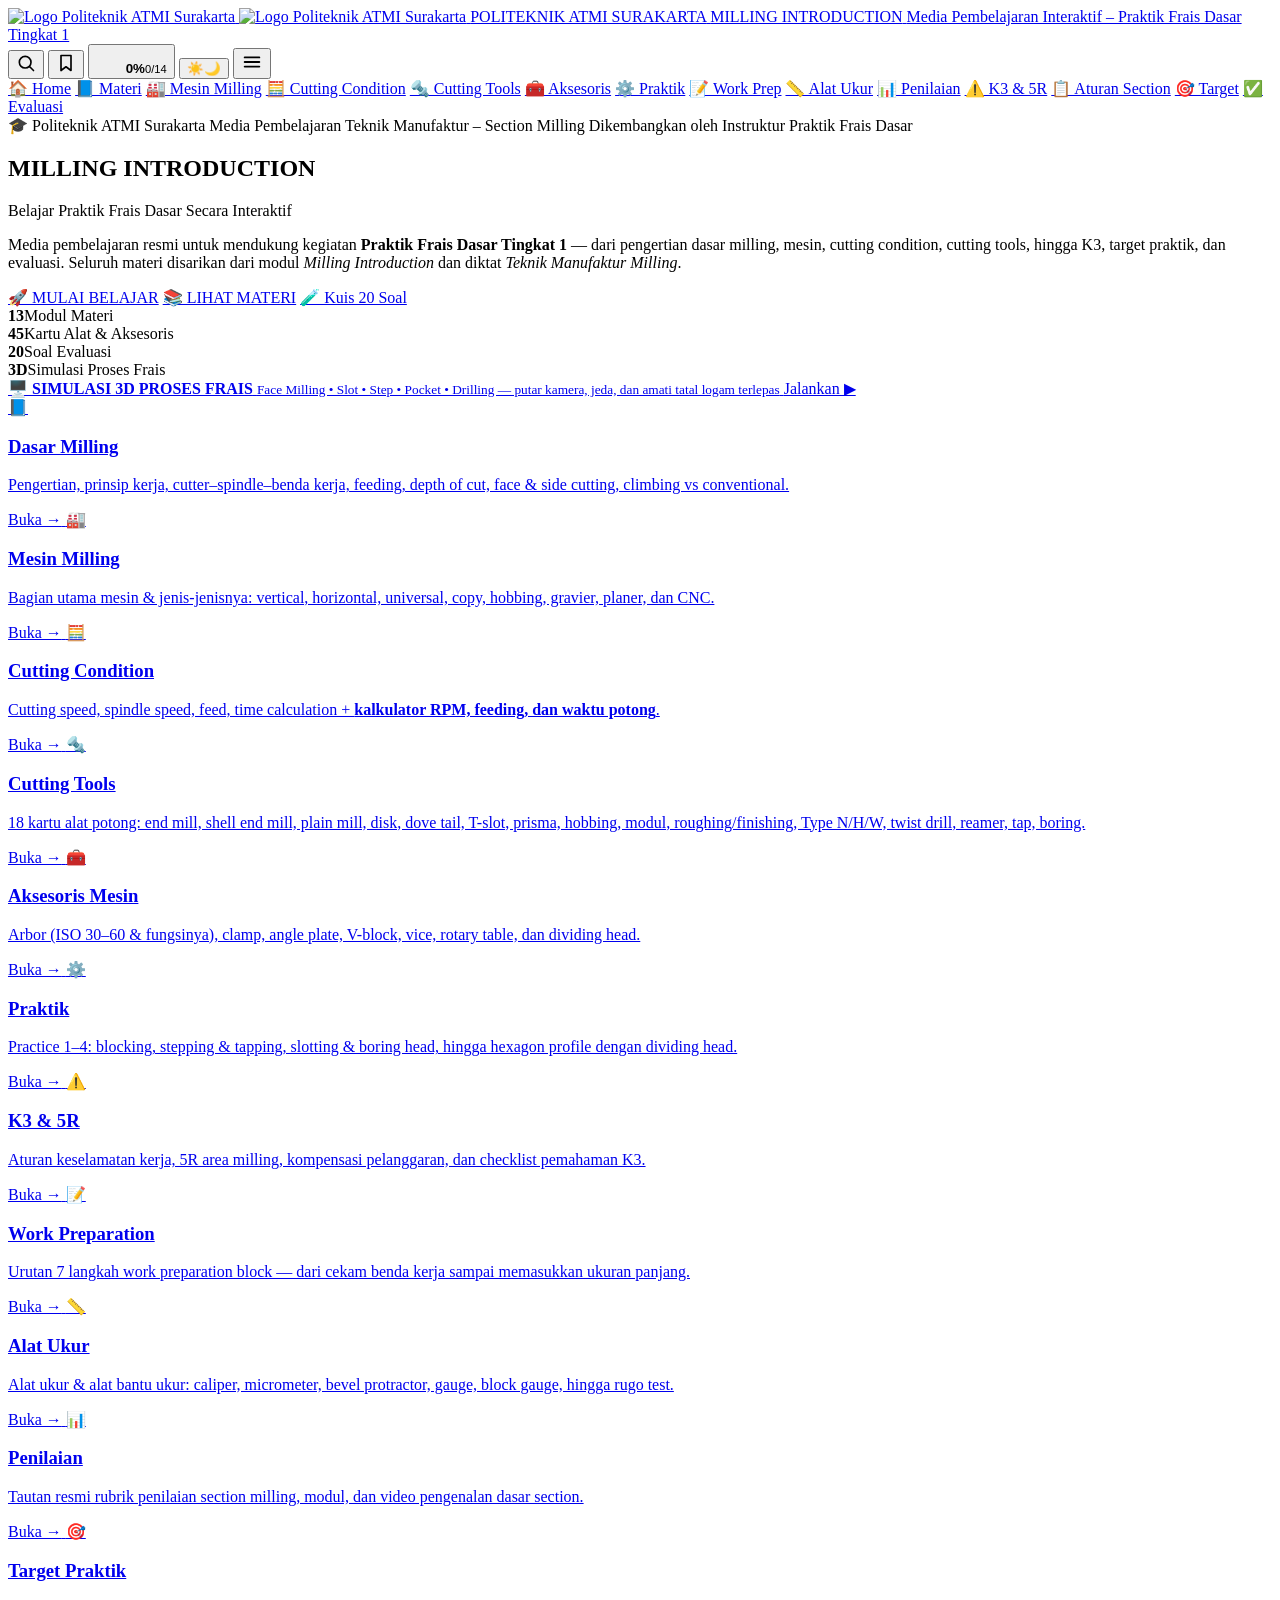
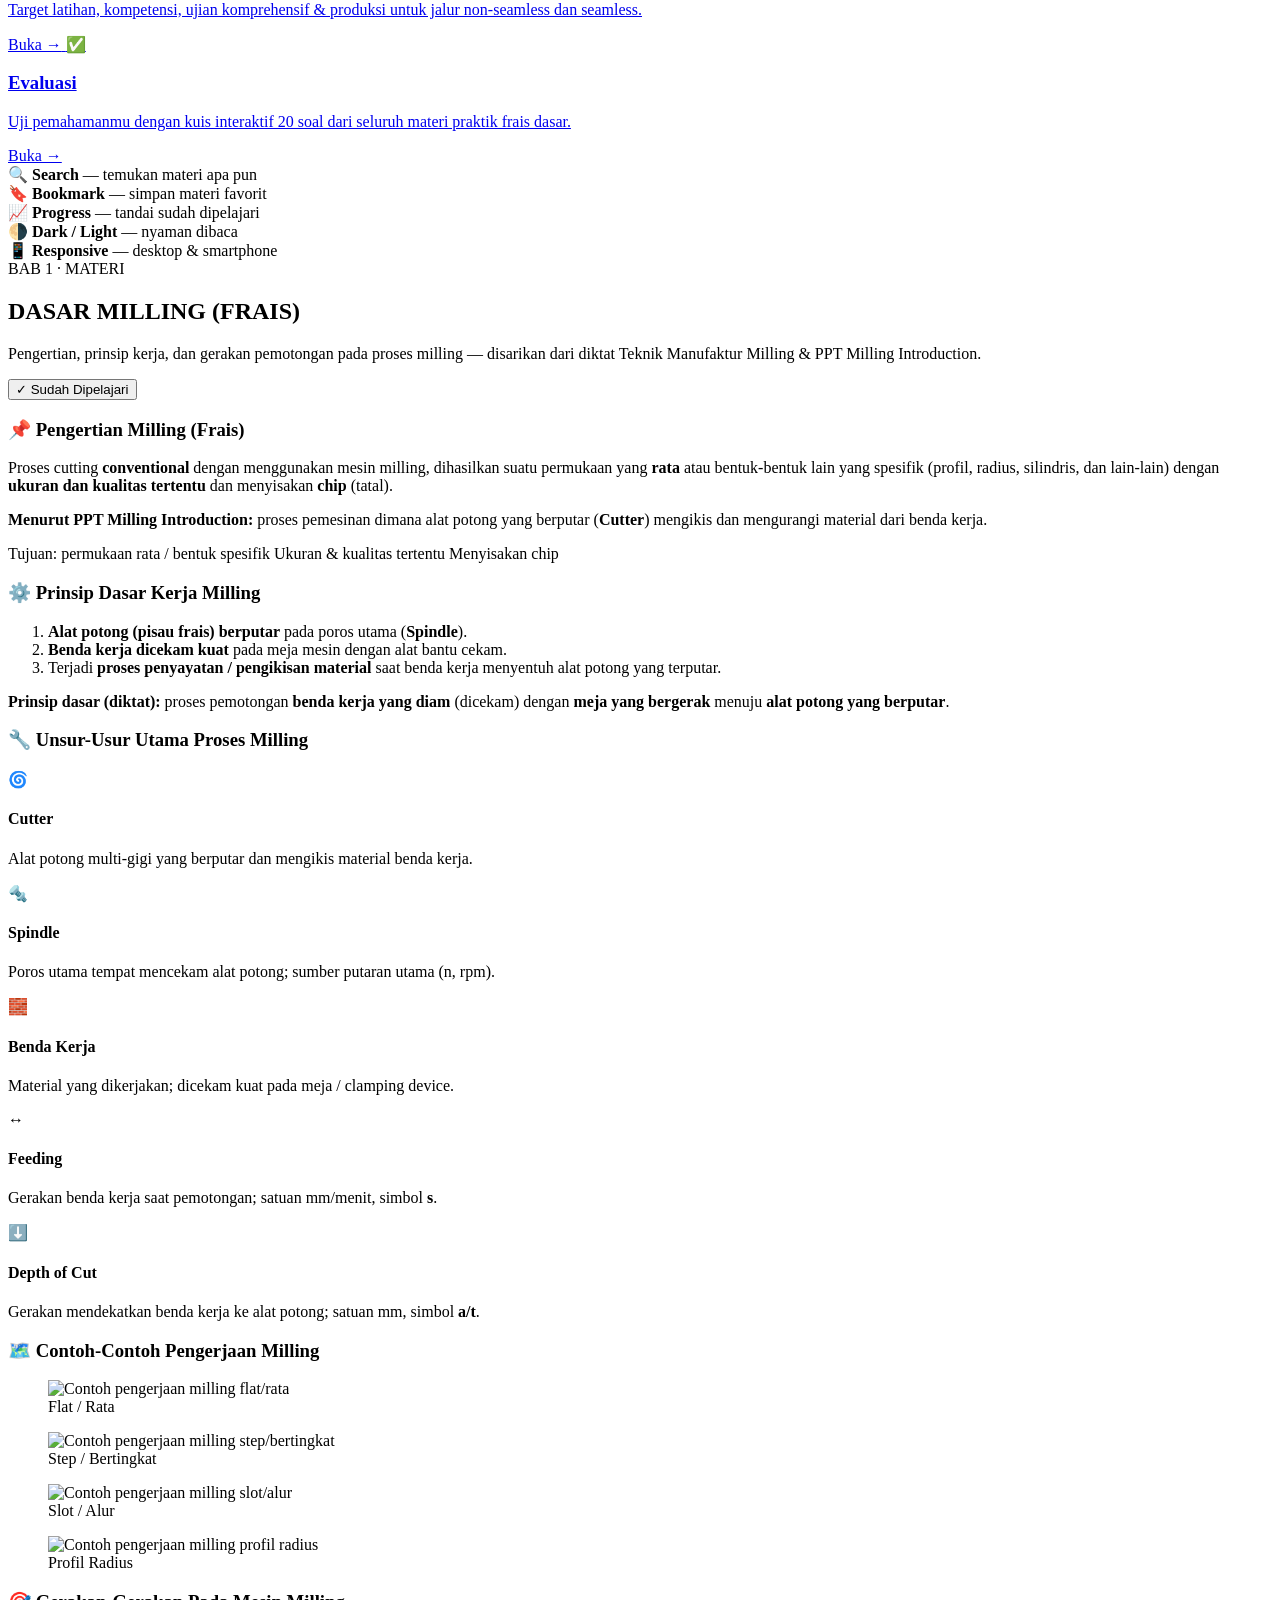
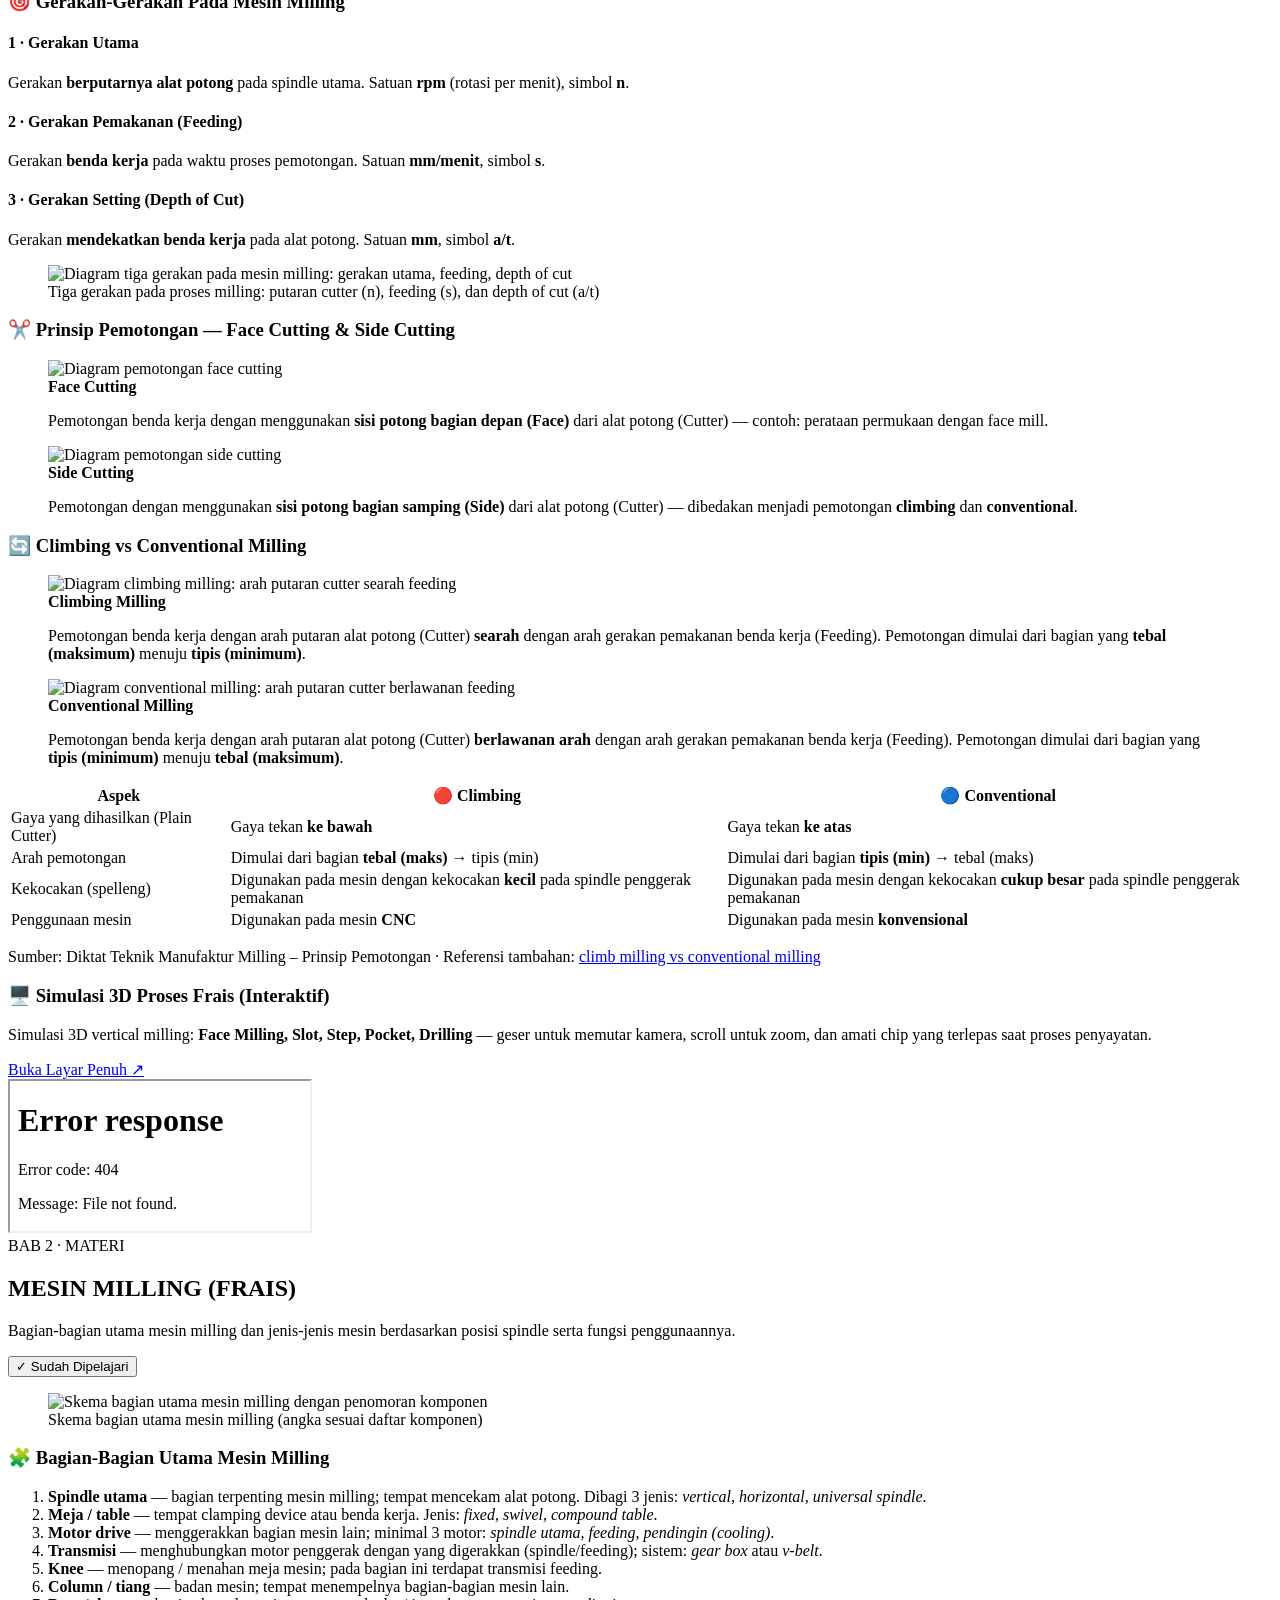
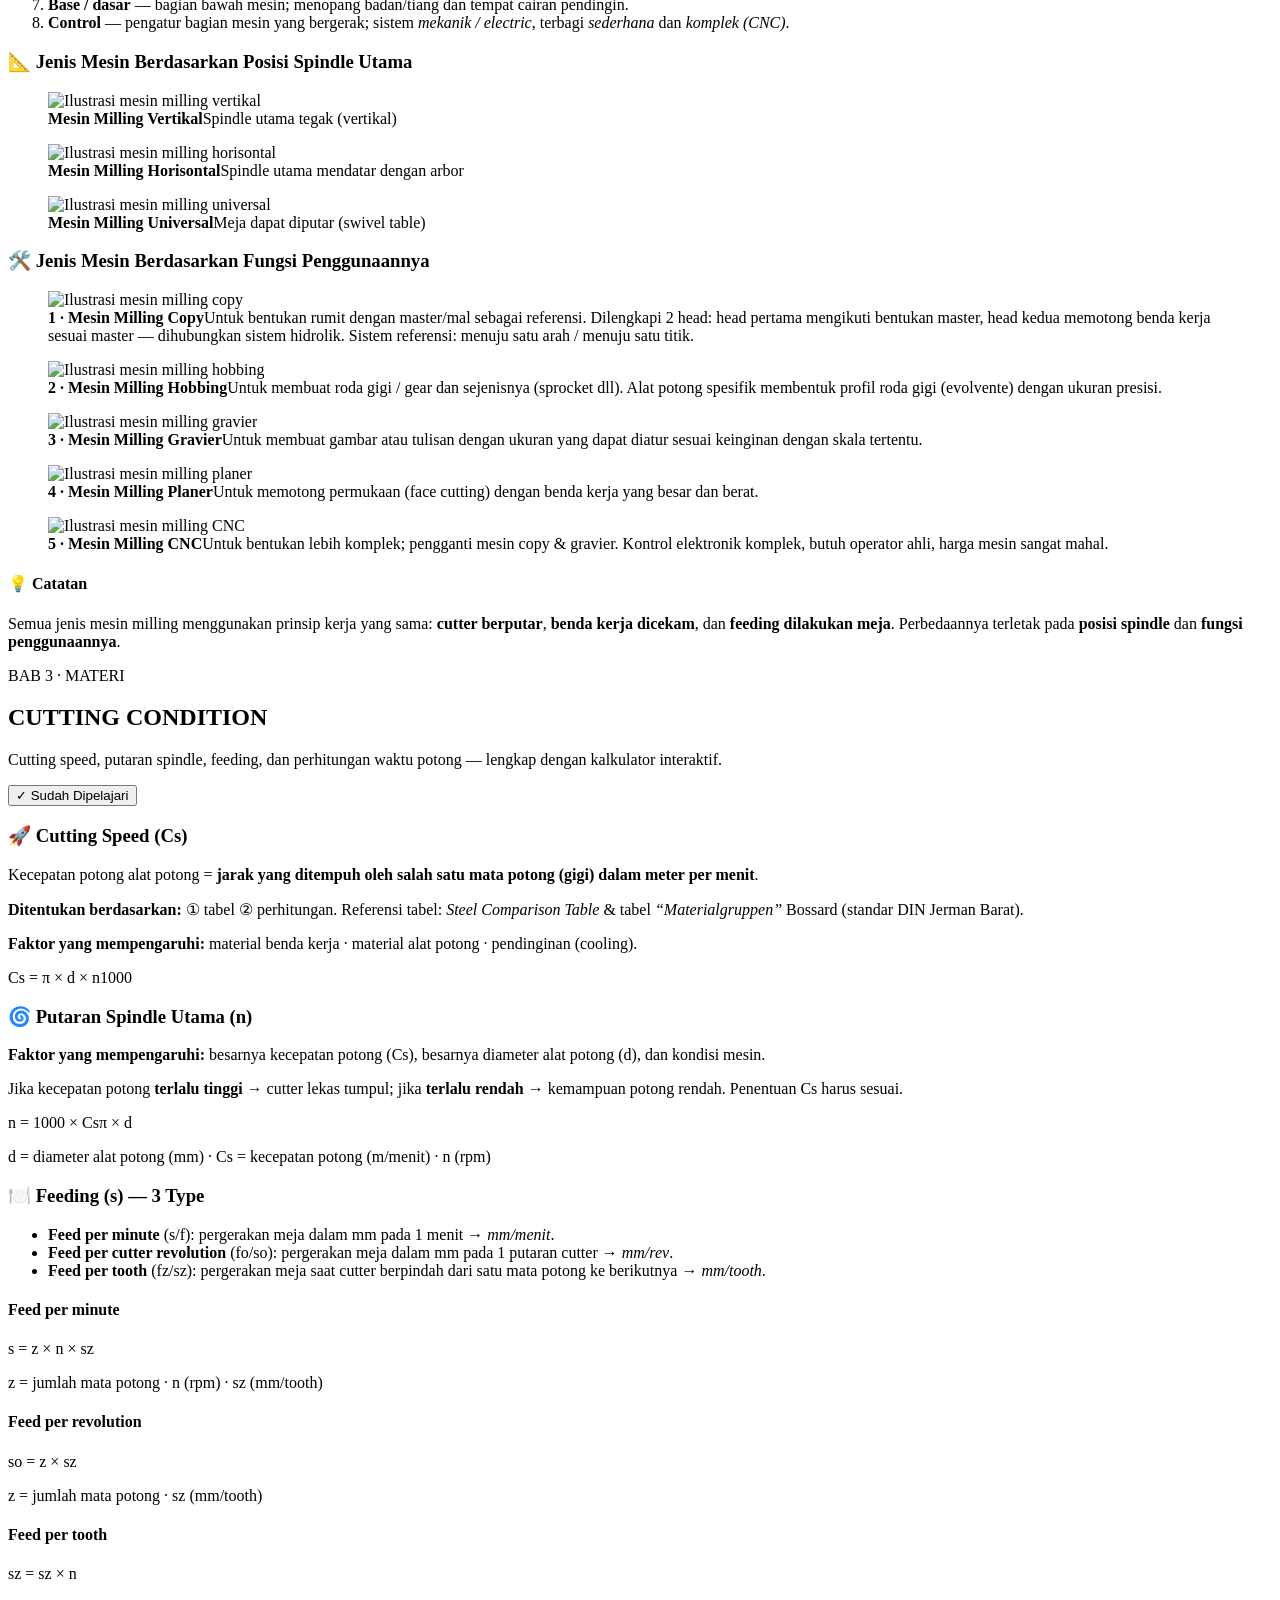
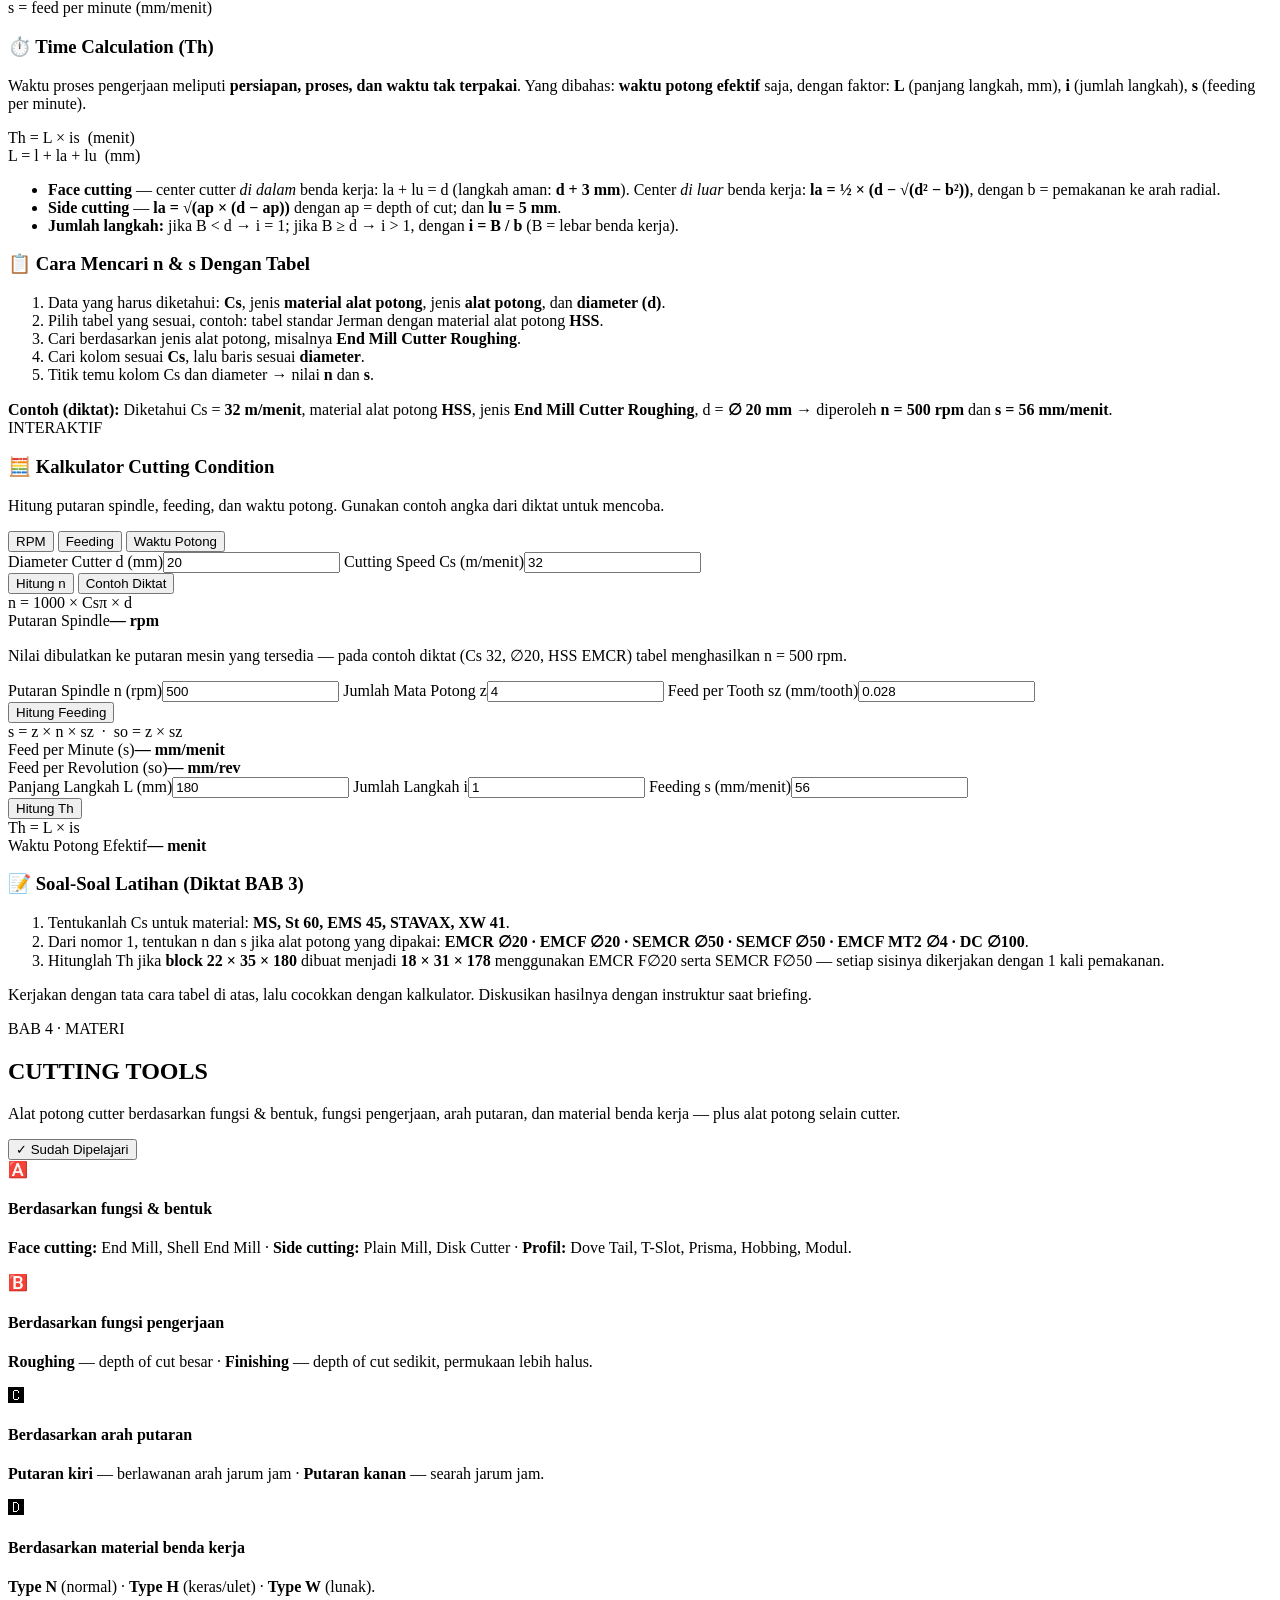
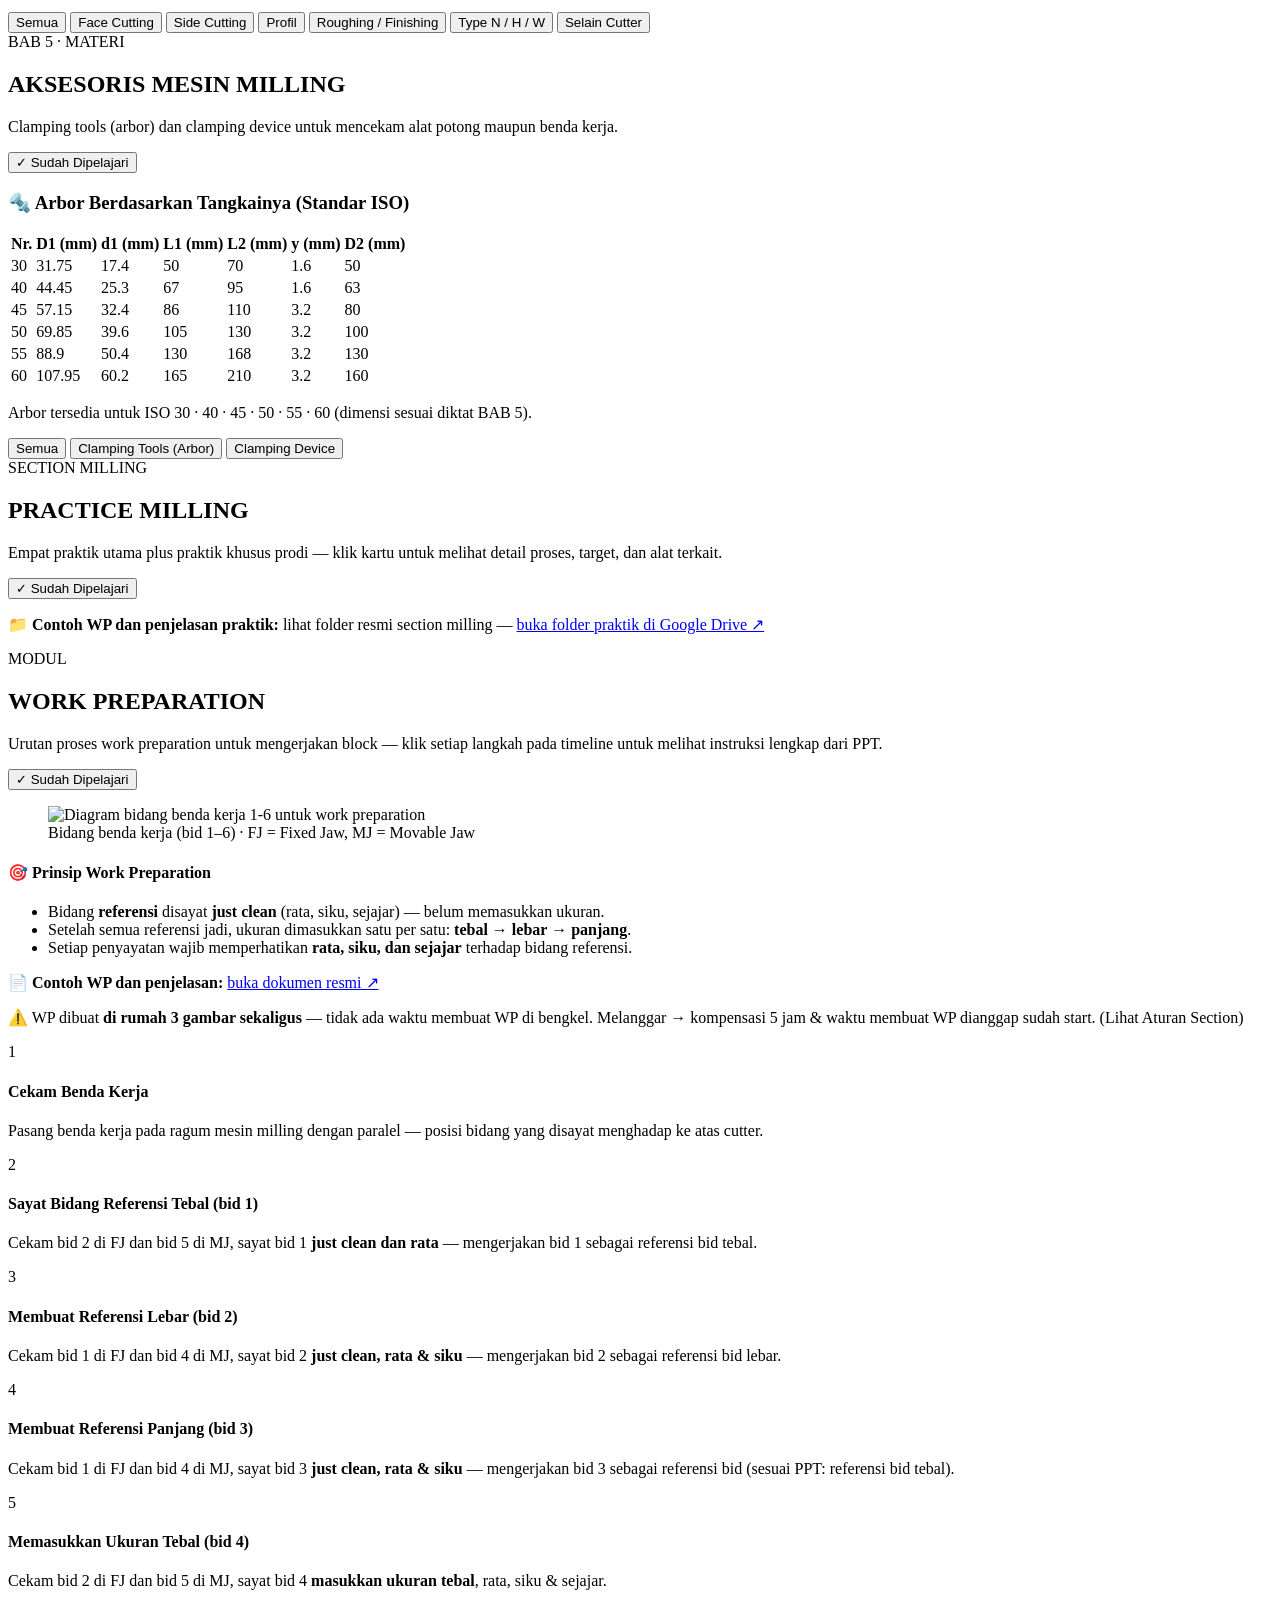
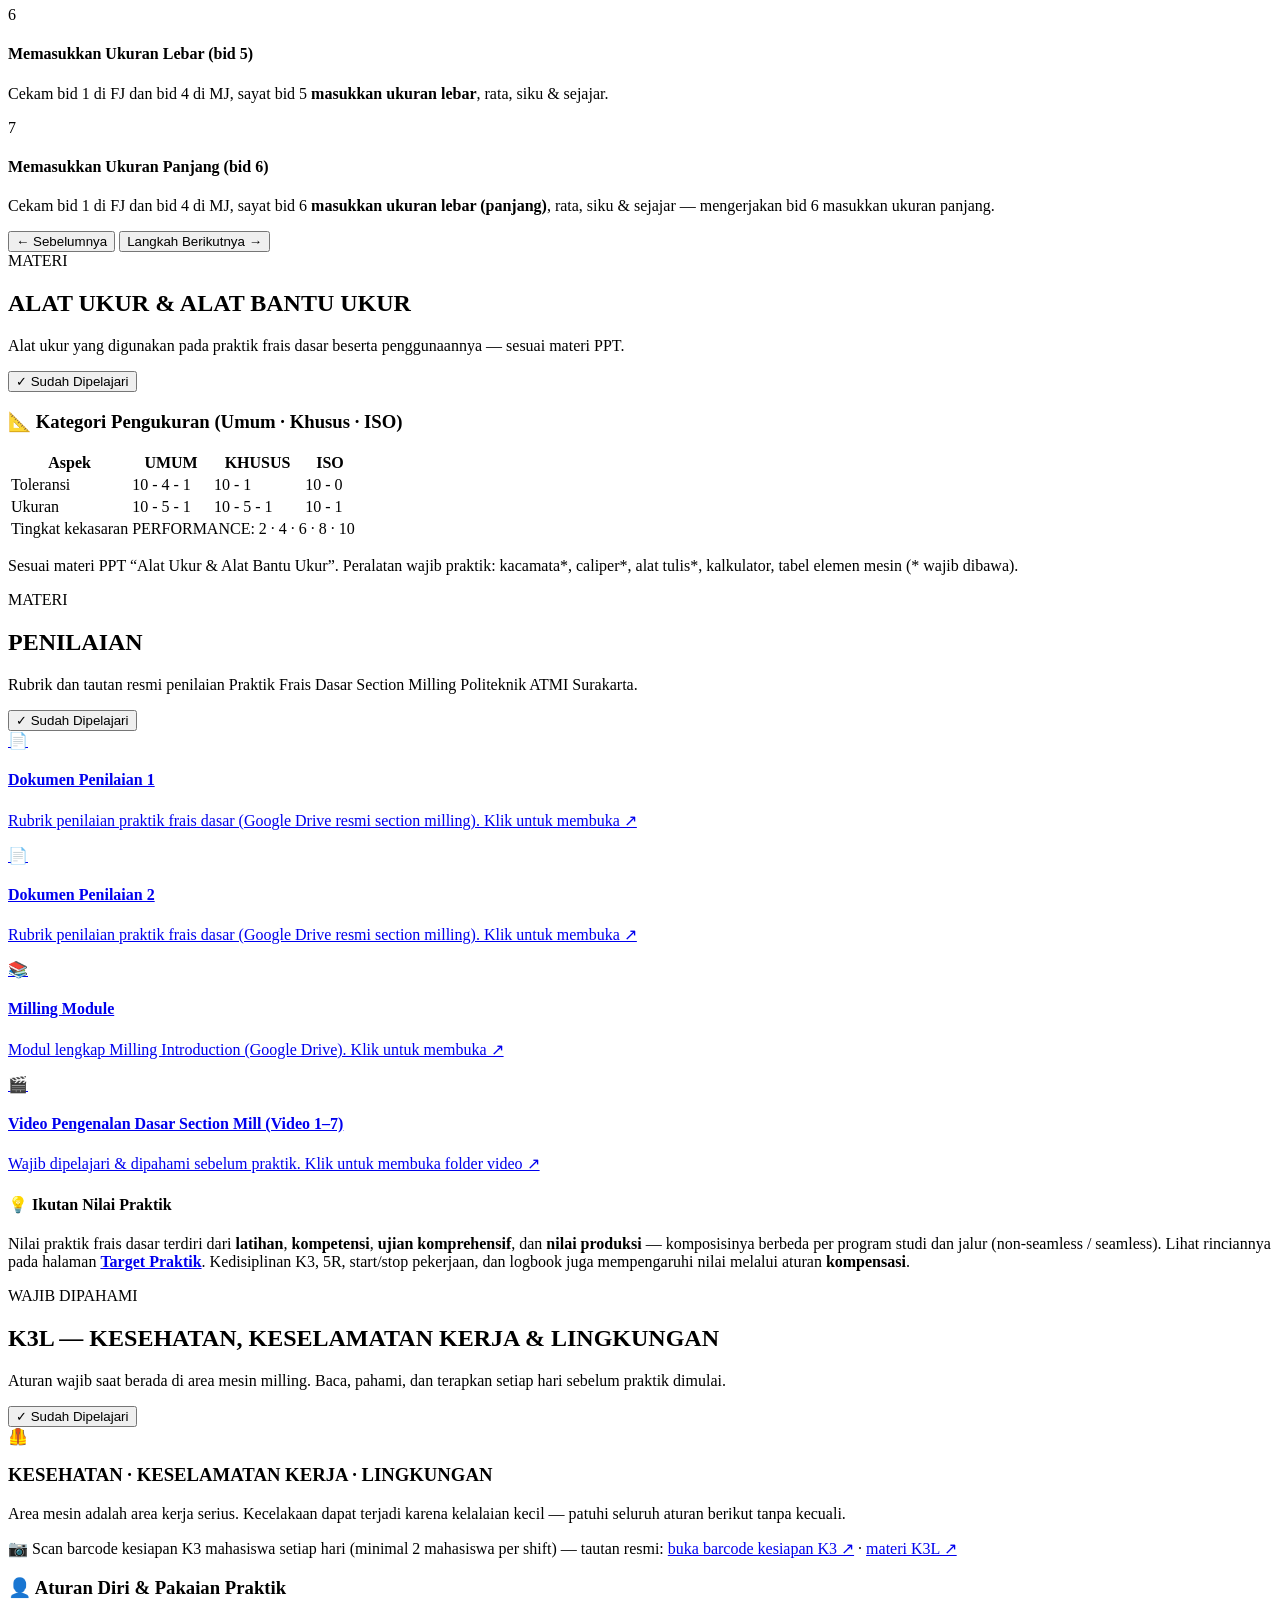
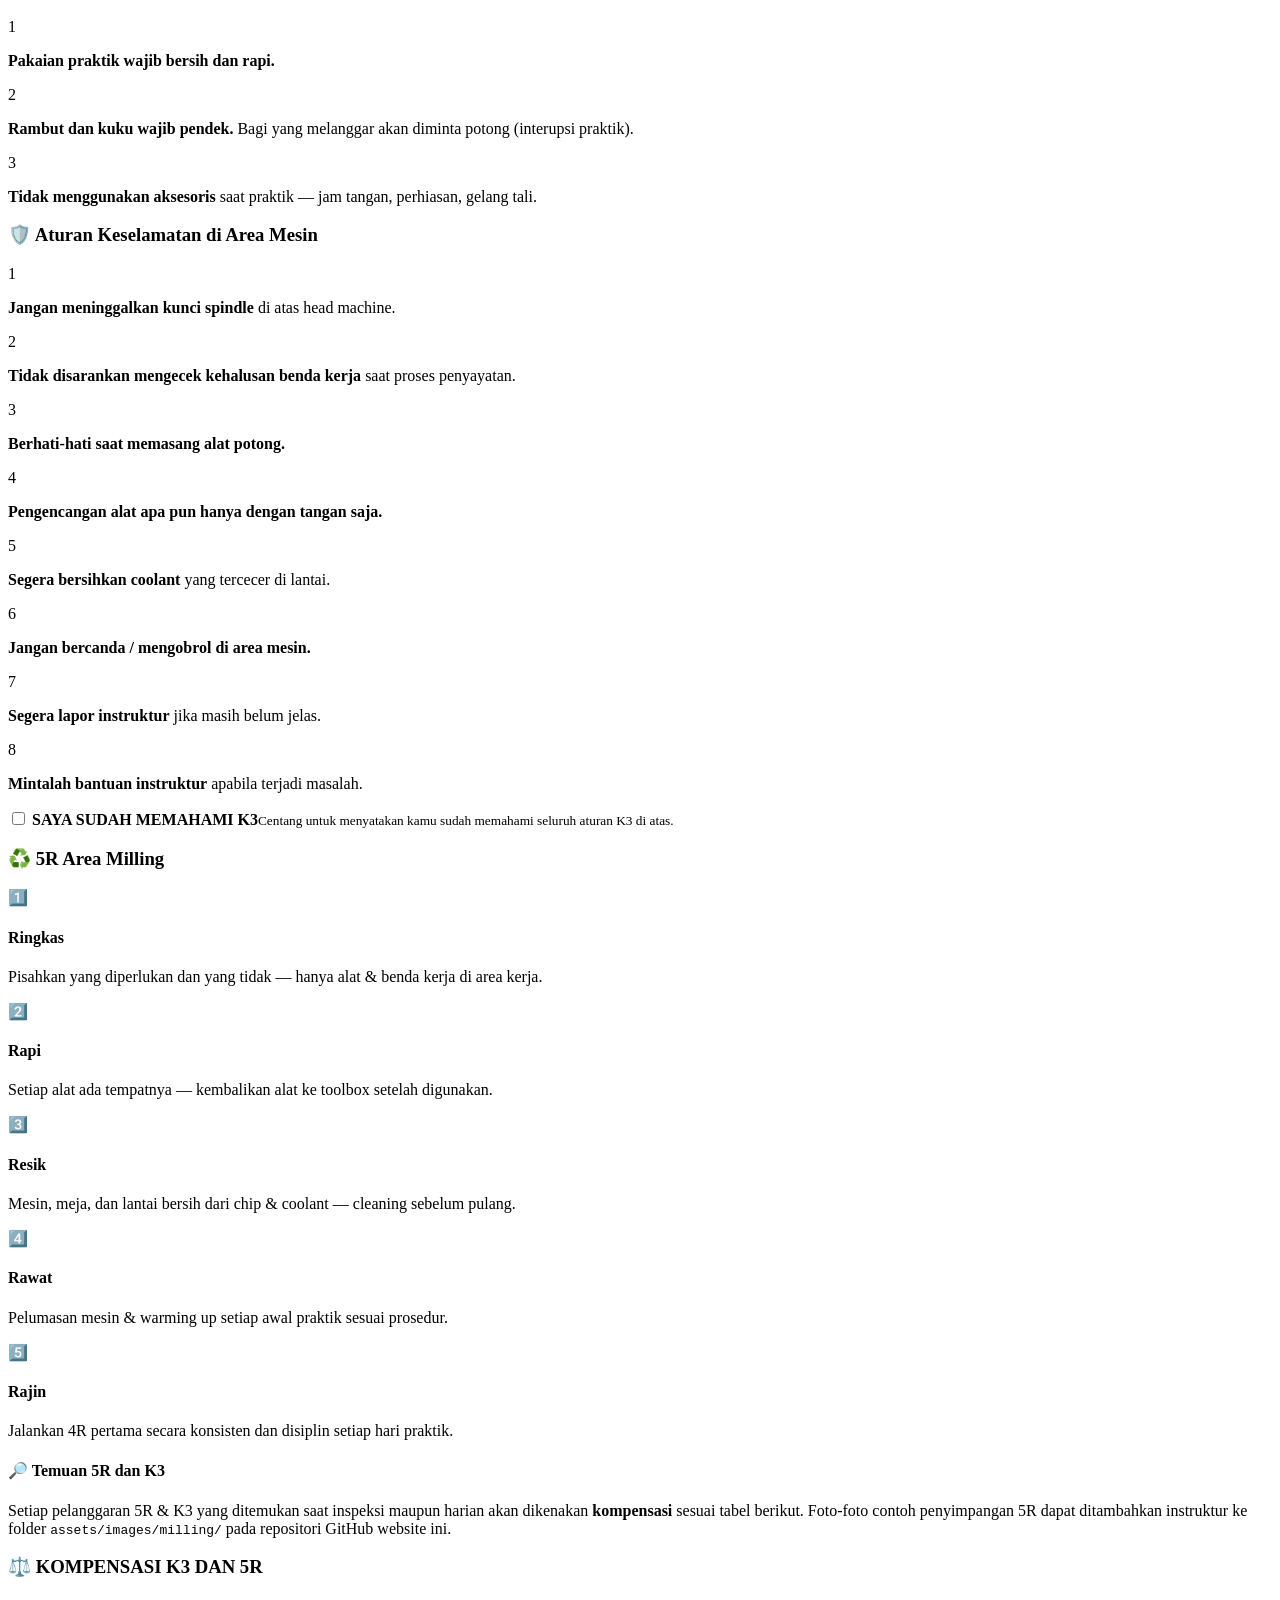
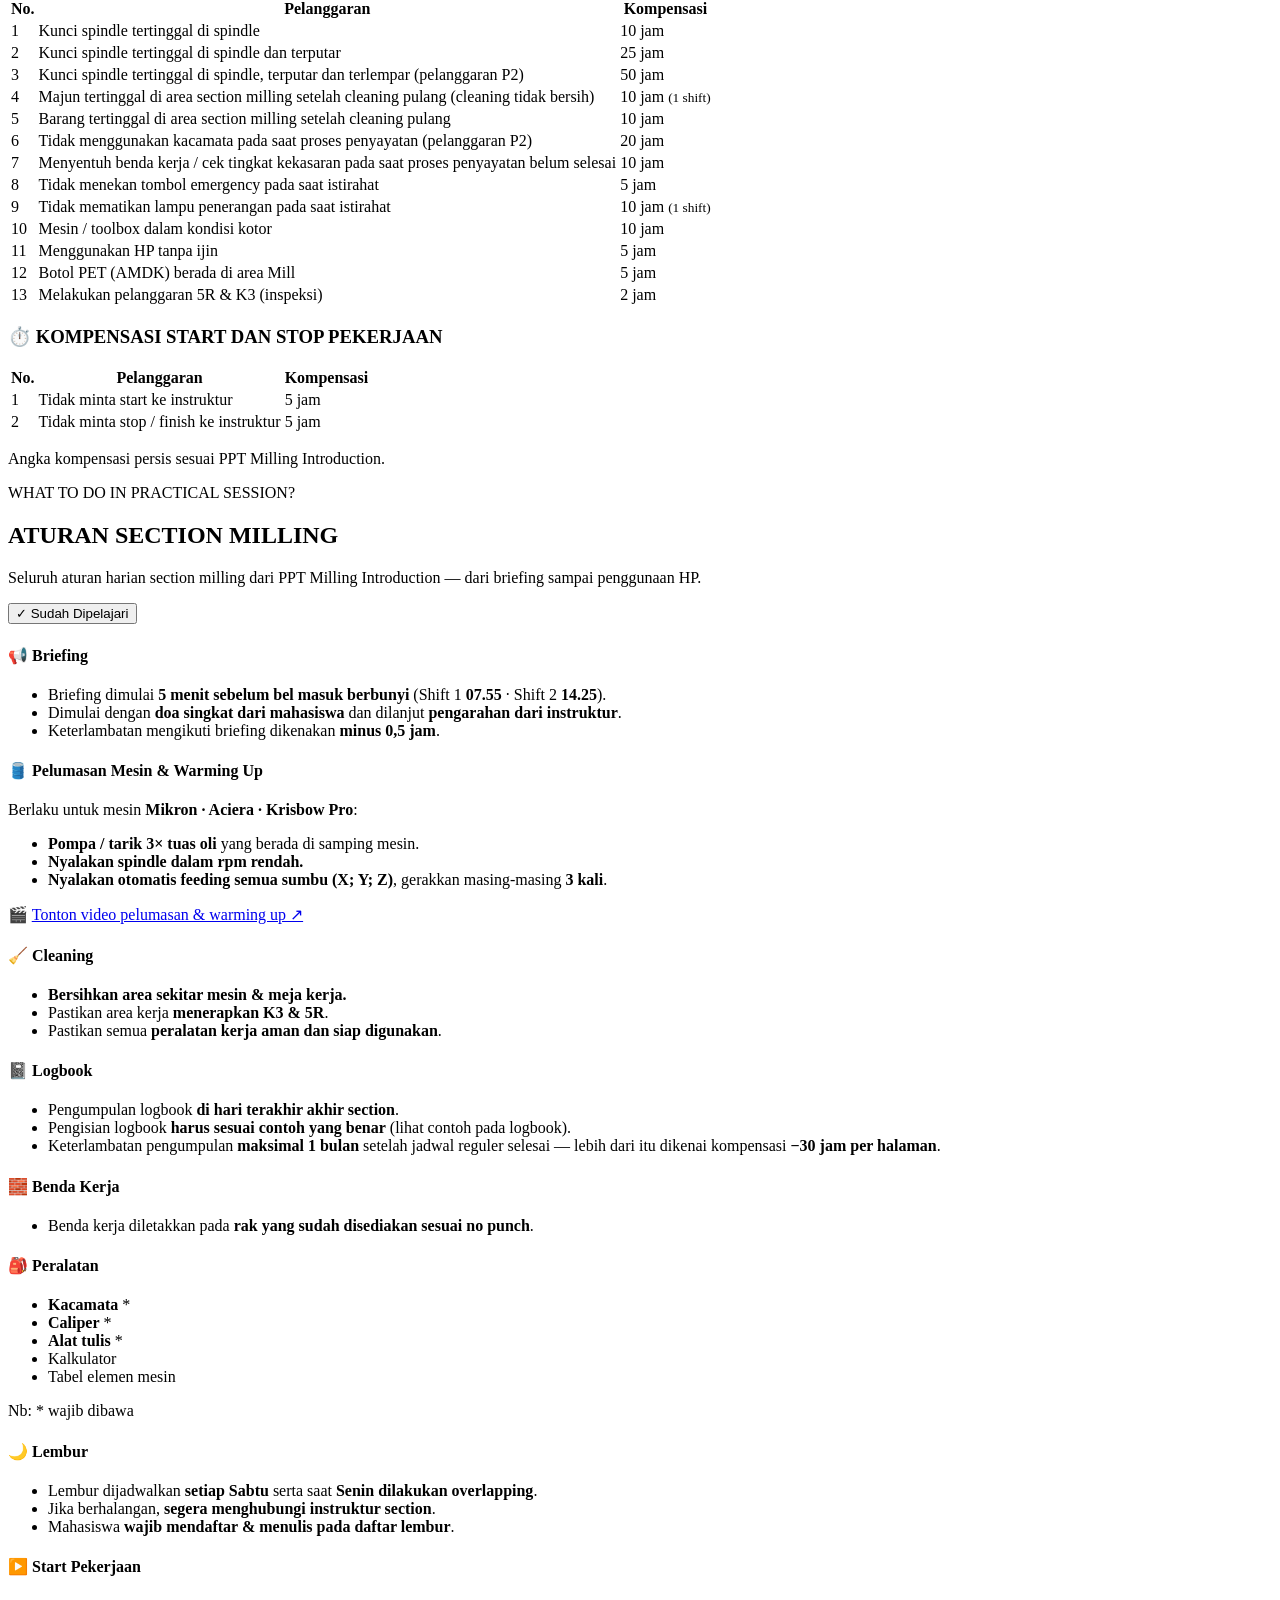
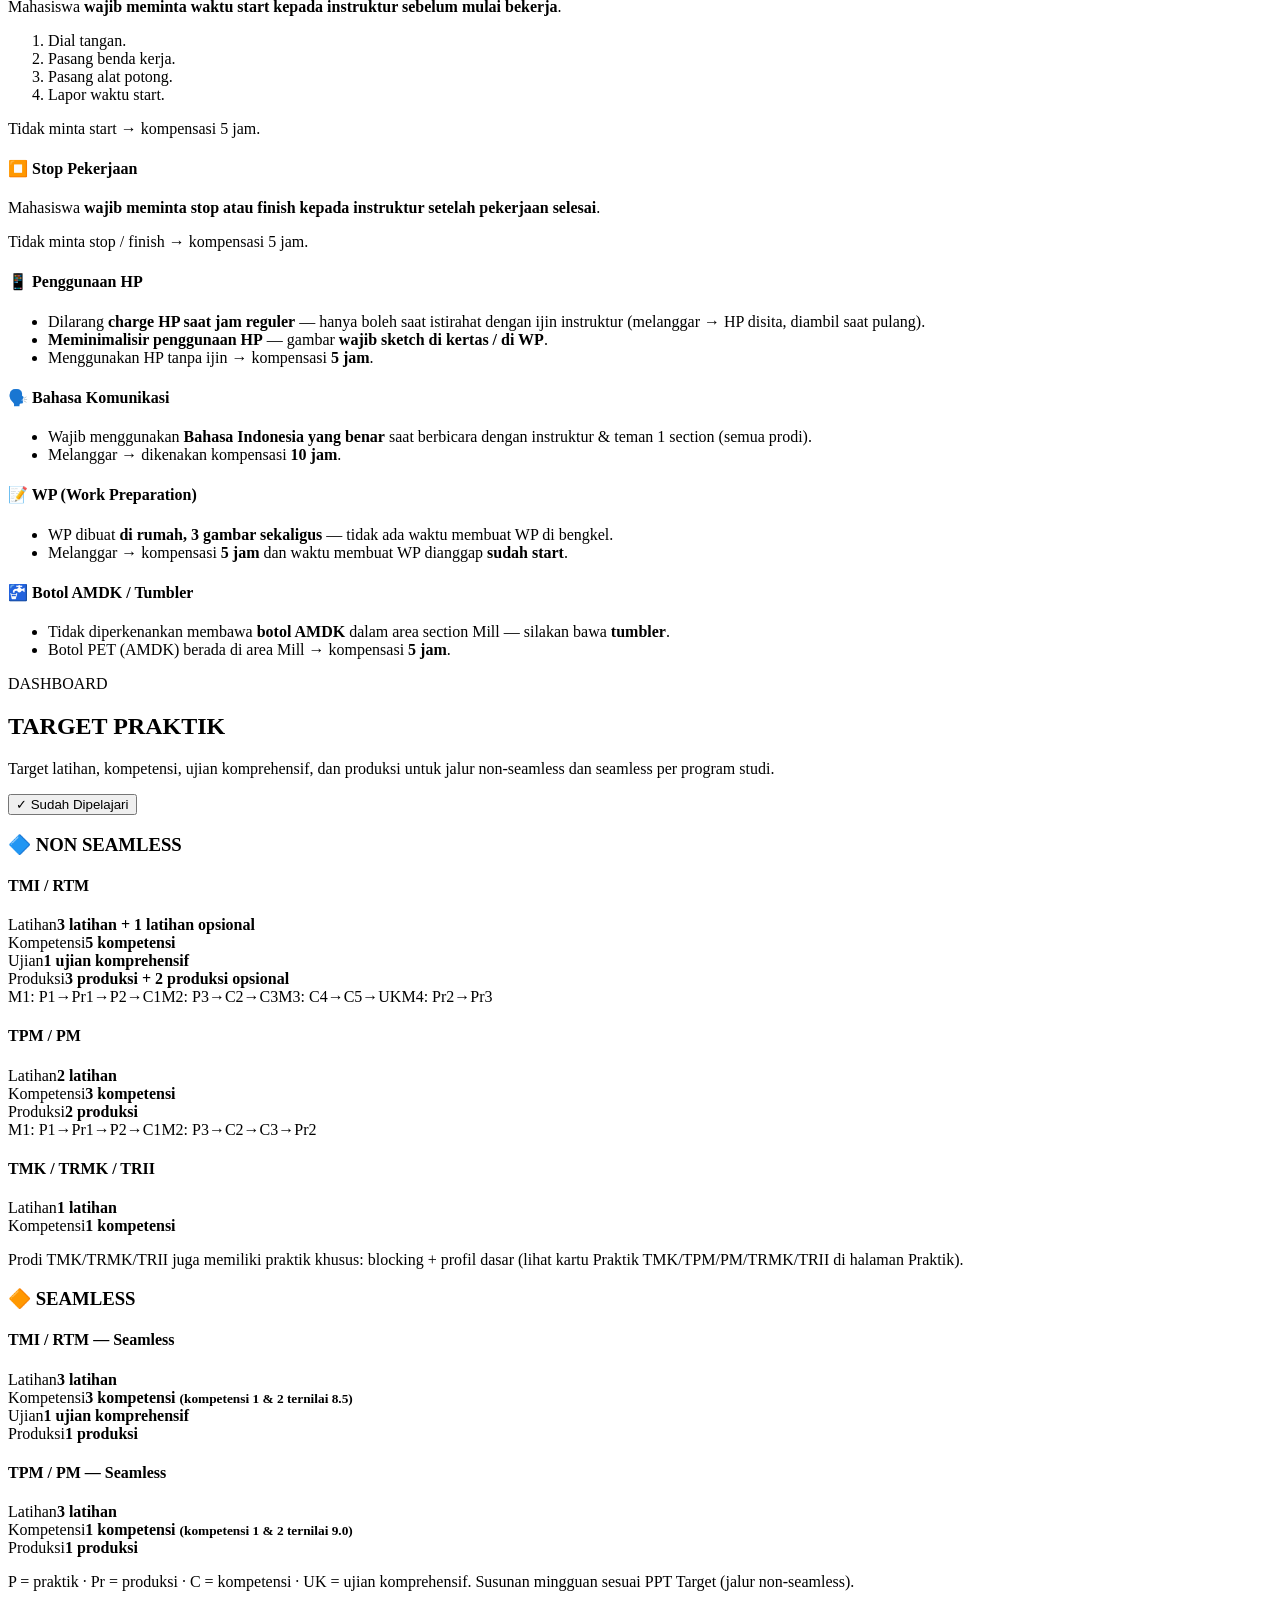
==== index.html @ 714d264e "Add files via upload" ====
<!DOCTYPE html>
<html lang="id" data-theme="light">
<head>
<meta charset="UTF-8">
<meta name="viewport" content="width=device-width, initial-scale=1.0">
<title>MILLING INTRODUCTION — Media Pembelajaran Interaktif Praktik Frais Dasar | Politeknik ATMI Surakarta</title>
<meta name="description" content="Media pembelajaran interaktif Praktik Frais Dasar (Milling) Politeknik ATMI Surakarta: materi dasar milling, mesin milling, cutting condition, cutting tools, aksesoris, praktik, work preparation, alat ukur, K3 & 5R, target, dan evaluasi.">
<meta name="author" content="Instruktur Section Milling – Politeknik ATMI Surakarta">
<link rel="icon" type="image/svg+xml" href="assets/images/icons/favicon.svg">
<link rel="preconnect" href="https://fonts.googleapis.com">
<link rel="preconnect" href="https://fonts.gstatic.com" crossorigin>
<link href="https://fonts.googleapis.com/css2?family=Rajdhani:wght@500;600;700&family=Inter:wght@400;500;600;700;800&family=JetBrains+Mono:wght@500;700&display=swap" rel="stylesheet">
<link rel="stylesheet" href="style.css">
</head>
<body>

<!-- ================= HEADER ================= -->
<header class="site-header" id="siteHeader">
  <div class="header-inner">
    <a href="#home" class="brand" data-goto="home" aria-label="Beranda Milling Introduction">
      <span class="brand-logo">
        <img src="assets/images/logo/logo-atmi-blue.png" alt="Logo Politeknik ATMI Surakarta" class="logo-img logo-light">
        <img src="assets/images/logo/logo-atmi-white.png" alt="Logo Politeknik ATMI Surakarta" class="logo-img logo-dark">
      </span>
      <span class="brand-text">
        <span class="brand-inst">POLITEKNIK ATMI SURAKARTA</span>
        <span class="brand-title">MILLING INTRODUCTION</span>
        <span class="brand-sub">Media Pembelajaran Interaktif – Praktik Frais Dasar Tingkat 1</span>
      </span>
    </a>
    <div class="header-actions">
      <button class="icon-btn" id="btnSearch" title="Cari materi (Ctrl+K)" aria-label="Cari materi">
        <svg viewBox="0 0 24 24" width="20" height="20" fill="none" stroke="currentColor" stroke-width="2" stroke-linecap="round"><circle cx="11" cy="11" r="7"/><line x1="21" y1="21" x2="16.5" y2="16.5"/></svg>
      </button>
      <button class="icon-btn" id="btnBookmark" title="Bookmark saya" aria-label="Bookmark saya">
        <svg viewBox="0 0 24 24" width="20" height="20" fill="none" stroke="currentColor" stroke-width="2" stroke-linejoin="round"><path d="M6 3h12v18l-6-4.5L6 21z"/></svg>
        <span class="bm-badge" id="bmCount" hidden>0</span>
      </button>
      <button class="progress-chip" id="progressChip" title="Progress belajar kamu" aria-label="Progress belajar">
        <svg viewBox="0 0 36 36" width="26" height="26" aria-hidden="true">
          <circle cx="18" cy="18" r="15" fill="none" stroke="var(--progress-track)" stroke-width="4"/>
          <circle cx="18" cy="18" r="15" fill="none" stroke="var(--progress-bar)" stroke-width="4"
                  stroke-linecap="round" stroke-dasharray="94.2" stroke-dashoffset="94.2"
                  transform="rotate(-90 18 18)" id="progressRing"/>
        </svg>
        <span class="progress-label"><b id="progressPct">0%</b><small id="progressCount">0/14</small></span>
      </button>
      <button class="icon-btn theme-toggle" id="btnTheme" title="Ganti mode terang/gelap" aria-label="Ganti mode terang/gelap">
        <span class="sun-icon">☀️</span><span class="moon-icon">🌙</span>
      </button>
      <button class="icon-btn menu-toggle" id="btnMenu" aria-label="Buka menu navigasi" aria-expanded="false">
        <svg viewBox="0 0 24 24" width="22" height="22" fill="none" stroke="currentColor" stroke-width="2" stroke-linecap="round"><line x1="4" y1="7" x2="20" y2="7"/><line x1="4" y1="12" x2="20" y2="12"/><line x1="4" y1="17" x2="20" y2="17"/></svg>
      </button>
    </div>
  </div>
  <!-- ================= TOP NAVIGATION (tanpa sidebar) ================= -->
  <nav class="topnav" id="topnav" aria-label="Navigasi utama">
    <div class="topnav-scroll" id="topnavScroll">
      <a href="#home" class="nav-link active" data-goto="home">🏠 Home</a>
      <a href="#materi" class="nav-link" data-goto="materi">📘 Materi</a>
      <a href="#mesin" class="nav-link" data-goto="mesin">🏭 Mesin Milling</a>
      <a href="#cutting-condition" class="nav-link" data-goto="cutting-condition">🧮 Cutting Condition</a>
      <a href="#cutting-tools" class="nav-link" data-goto="cutting-tools">🔩 Cutting Tools</a>
      <a href="#aksesori" class="nav-link" data-goto="aksesori">🧰 Aksesoris</a>
      <a href="#praktik" class="nav-link" data-goto="praktik">⚙️ Praktik</a>
      <a href="#work-preparation" class="nav-link" data-goto="work-preparation">📝 Work Prep</a>
      <a href="#alat-ukur" class="nav-link" data-goto="alat-ukur">📏 Alat Ukur</a>
      <a href="#penilaian" class="nav-link" data-goto="penilaian">📊 Penilaian</a>
      <a href="#k3" class="nav-link" data-goto="k3">⚠️ K3 &amp; 5R</a>
      <a href="#aturan" class="nav-link" data-goto="aturan">📋 Aturan Section</a>
      <a href="#target" class="nav-link" data-goto="target">🎯 Target</a>
      <a href="#evaluasi" class="nav-link" data-goto="evaluasi">✅ Evaluasi</a>
    </div>
  </nav>
</header>

<!-- Menu mobile (dropdown) -->
<div class="mobile-menu" id="mobileMenu" hidden>
  <a href="#home" data-goto="home">🏠 Home</a>
  <a href="#materi" data-goto="materi">📘 Materi – Dasar Milling</a>
  <a href="#mesin" data-goto="mesin">🏭 Mesin Milling</a>
  <a href="#cutting-condition" data-goto="cutting-condition">🧮 Cutting Condition</a>
  <a href="#cutting-tools" data-goto="cutting-tools">🔩 Cutting Tools</a>
  <a href="#aksesori" data-goto="aksesori">🧰 Aksesoris Mesin Milling</a>
  <a href="#praktik" data-goto="praktik">⚙️ Praktik Milling</a>
  <a href="#work-preparation" data-goto="work-preparation">📝 Work Preparation</a>
  <a href="#alat-ukur" data-goto="alat-ukur">📏 Alat Ukur</a>
  <a href="#penilaian" data-goto="penilaian">📊 Penilaian</a>
  <a href="#k3" data-goto="k3">⚠️ K3L &amp; 5R</a>
  <a href="#aturan" data-goto="aturan">📋 Aturan Section</a>
  <a href="#target" data-goto="target">🎯 Target Praktik</a>
  <a href="#evaluasi" data-goto="evaluasi">✅ Evaluasi (Kuis)</a>
</div>

<main id="main">

<!-- ================= HOME ================= -->
<section class="section active hero-section" id="home" data-title="Home">
  <div class="hero">
    <div class="hero-badges">
      <span class="badge badge-inst">🎓 Politeknik ATMI Surakarta</span>
      <span class="badge">Media Pembelajaran Teknik Manufaktur – Section Milling</span>
      <span class="badge badge-live">Dikembangkan oleh Instruktur Praktik Frais Dasar</span>
    </div>
    <h1 class="hero-title">MILLING <span>INTRODUCTION</span></h1>
    <p class="hero-sub">Belajar Praktik Frais Dasar Secara Interaktif</p>
    <p class="hero-desc">Media pembelajaran resmi untuk mendukung kegiatan <b>Praktik Frais Dasar Tingkat 1</b> — dari pengertian dasar milling, mesin, cutting condition, cutting tools, hingga K3, target praktik, dan evaluasi. Seluruh materi disarikan dari modul <i>Milling Introduction</i> dan diktat <i>Teknik Manufaktur Milling</i>.</p>
    <div class="hero-actions">
      <a class="btn btn-primary btn-lg" href="#materi" data-goto="materi">🚀 MULAI BELAJAR</a>
      <a class="btn btn-ghost btn-lg" href="#ringkasan" data-goto="home" data-scrollto="#ringkasan">📚 LIHAT MATERI</a>
      <a class="btn btn-outline btn-lg" href="#evaluasi" data-goto="evaluasi">🧪 Kuis 20 Soal</a>
    </div>
    <div class="hero-stats">
      <div class="stat"><b>13</b><span>Modul Materi</span></div>
      <div class="stat"><b>45</b><span>Kartu Alat &amp; Aksesoris</span></div>
      <div class="stat"><b>20</b><span>Soal Evaluasi</span></div>
      <div class="stat"><b>3D</b><span>Simulasi Proses Frais</span></div>
    </div>
  </div>

  <!-- Banner simulasi 3D -->
  <a class="sim-banner" href="#materi" data-goto="materi" data-scrollto="#simulasi3d">
    <span class="sim-banner-icon">🖥️</span>
    <span class="sim-banner-text">
      <b>SIMULASI 3D PROSES FRAIS</b>
      <small>Face Milling • Slot • Step • Pocket • Drilling — putar kamera, jeda, dan amati tatal logam terlepas</small>
    </span>
    <span class="sim-banner-cta">Jalankan ▶</span>
  </a>

  <!-- Ringkasan materi -->
  <div class="home-grid" id="ringkasan">
    <a class="home-card accent-blue" href="#materi" data-goto="materi">
      <span class="home-card-icon">📘</span>
      <h3>Dasar Milling</h3>
      <p>Pengertian, prinsip kerja, cutter–spindle–benda kerja, feeding, depth of cut, face &amp; side cutting, climbing vs conventional.</p>
      <span class="home-card-go">Buka →</span>
    </a>
    <a class="home-card accent-steel" href="#mesin" data-goto="mesin">
      <span class="home-card-icon">🏭</span>
      <h3>Mesin Milling</h3>
      <p>Bagian utama mesin &amp; jenis-jenisnya: vertical, horizontal, universal, copy, hobbing, gravier, planer, dan CNC.</p>
      <span class="home-card-go">Buka →</span>
    </a>
    <a class="home-card accent-amber" href="#cutting-condition" data-goto="cutting-condition">
      <span class="home-card-icon">🧮</span>
      <h3>Cutting Condition</h3>
      <p>Cutting speed, spindle speed, feed, time calculation + <b>kalkulator RPM, feeding, dan waktu potong</b>.</p>
      <span class="home-card-go">Buka →</span>
    </a>
    <a class="home-card accent-violet" href="#cutting-tools" data-goto="cutting-tools">
      <span class="home-card-icon">🔩</span>
      <h3>Cutting Tools</h3>
      <p>18 kartu alat potong: end mill, shell end mill, plain mill, disk, dove tail, T-slot, prisma, hobbing, modul, roughing/finishing, Type N/H/W, twist drill, reamer, tap, boring.</p>
      <span class="home-card-go">Buka →</span>
    </a>
    <a class="home-card accent-teal" href="#aksesori" data-goto="aksesori">
      <span class="home-card-icon">🧰</span>
      <h3>Aksesoris Mesin</h3>
      <p>Arbor (ISO 30–60 &amp; fungsinya), clamp, angle plate, V-block, vice, rotary table, dan dividing head.</p>
      <span class="home-card-go">Buka →</span>
    </a>
    <a class="home-card accent-green" href="#praktik" data-goto="praktik">
      <span class="home-card-icon">⚙️</span>
      <h3>Praktik</h3>
      <p>Practice 1–4: blocking, stepping &amp; tapping, slotting &amp; boring head, hingga hexagon profile dengan dividing head.</p>
      <span class="home-card-go">Buka →</span>
    </a>
    <a class="home-card accent-red" href="#k3" data-goto="k3">
      <span class="home-card-icon">⚠️</span>
      <h3>K3 &amp; 5R</h3>
      <p>Aturan keselamatan kerja, 5R area milling, kompensasi pelanggaran, dan checklist pemahaman K3.</p>
      <span class="home-card-go">Buka →</span>
    </a>
    <a class="home-card accent-steel" href="#work-preparation" data-goto="work-preparation">
      <span class="home-card-icon">📝</span>
      <h3>Work Preparation</h3>
      <p>Urutan 7 langkah work preparation block — dari cekam benda kerja sampai memasukkan ukuran panjang.</p>
      <span class="home-card-go">Buka →</span>
    </a>
    <a class="home-card accent-blue" href="#alat-ukur" data-goto="alat-ukur">
      <span class="home-card-icon">📏</span>
      <h3>Alat Ukur</h3>
      <p>Alat ukur &amp; alat bantu ukur: caliper, micrometer, bevel protractor, gauge, block gauge, hingga rugo test.</p>
      <span class="home-card-go">Buka →</span>
    </a>
    <a class="home-card accent-violet" href="#penilaian" data-goto="penilaian">
      <span class="home-card-icon">📊</span>
      <h3>Penilaian</h3>
      <p>Tautan resmi rubrik penilaian section milling, modul, dan video pengenalan dasar section.</p>
      <span class="home-card-go">Buka →</span>
    </a>
    <a class="home-card accent-amber" href="#target" data-goto="target">
      <span class="home-card-icon">🎯</span>
      <h3>Target Praktik</h3>
      <p>Target latihan, kompetensi, ujian komprehensif &amp; produksi untuk jalur non-seamless dan seamless.</p>
      <span class="home-card-go">Buka →</span>
    </a>
    <a class="home-card accent-green" href="#evaluasi" data-goto="evaluasi">
      <span class="home-card-icon">✅</span>
      <h3>Evaluasi</h3>
      <p>Uji pemahamanmu dengan kuis interaktif 20 soal dari seluruh materi praktik frais dasar.</p>
      <span class="home-card-go">Buka →</span>
    </a>
  </div>

  <div class="feature-strip">
    <div class="feature">🔍 <b>Search</b> — temukan materi apa pun</div>
    <div class="feature">🔖 <b>Bookmark</b> — simpan materi favorit</div>
    <div class="feature">📈 <b>Progress</b> — tandai sudah dipelajari</div>
    <div class="feature">🌗 <b>Dark / Light</b> — nyaman dibaca</div>
    <div class="feature">📱 <b>Responsive</b> — desktop &amp; smartphone</div>
  </div>
</section>

<!-- ================= MATERI (BAB 1 DASAR MILLING) ================= -->
<section class="section pattern-grid" id="materi" data-title="Materi – Dasar Milling">
  <div class="section-head">
    <div>
      <span class="section-kicker">BAB 1 · MATERI</span>
      <h2>DASAR MILLING (FRAIS)</h2>
      <p>Pengertian, prinsip kerja, dan gerakan pemotongan pada proses milling — disarikan dari diktat Teknik Manufaktur Milling &amp; PPT Milling Introduction.</p>
    </div>
    <button class="btn btn-learned" data-learned="materi">✓ Sudah Dipelajari</button>
  </div>

  <div class="grid g-2">
    <article class="card pad searchable">
      <h3 class="card-title">📌 Pengertian Milling (Frais)</h3>
      <p>Proses cutting <b>conventional</b> dengan menggunakan mesin milling, dihasilkan suatu permukaan yang <b>rata</b> atau bentuk-bentuk lain yang spesifik (profil, radius, silindris, dan lain-lain) dengan <b>ukuran dan kualitas tertentu</b> dan menyisakan <b>chip</b> (tatal).</p>
      <p class="mt-8"><b>Menurut PPT Milling Introduction:</b> proses pemesinan dimana alat potong yang berputar (<b>Cutter</b>) mengikis dan mengurangi material dari benda kerja.</p>
      <div class="chip-row">
        <span class="chip">Tujuan: permukaan rata / bentuk spesifik</span>
        <span class="chip">Ukuran &amp; kualitas tertentu</span>
        <span class="chip">Menyisakan chip</span>
      </div>
    </article>
    <article class="card pad searchable">
      <h3 class="card-title">⚙️ Prinsip Dasar Kerja Milling</h3>
      <ol class="steps-plain">
        <li><b>Alat potong (pisau frais) berputar</b> pada poros utama (<b>Spindle</b>).</li>
        <li><b>Benda kerja dicekam kuat</b> pada meja mesin dengan alat bantu cekam.</li>
        <li>Terjadi <b>proses penyayatan / pengikisan material</b> saat benda kerja menyentuh alat potong yang terputar.</li>
      </ol>
      <p class="mt-8"><b>Prinsip dasar (diktat):</b> proses pemotongan <b>benda kerja yang diam</b> (dicekam) dengan <b>meja yang bergerak</b> menuju <b>alat potong yang berputar</b>.</p>
    </article>
  </div>

  <h3 class="sub-head">🔧 Unsur-Usur Utama Proses Milling</h3>
  <div class="grid g-5">
    <div class="mini-card"><span class="mini-icon">🌀</span><h4>Cutter</h4><p>Alat potong multi-gigi yang berputar dan mengikis material benda kerja.</p></div>
    <div class="mini-card"><span class="mini-icon">🔩</span><h4>Spindle</h4><p>Poros utama tempat mencekam alat potong; sumber putaran utama (n, rpm).</p></div>
    <div class="mini-card"><span class="mini-icon">🧱</span><h4>Benda Kerja</h4><p>Material yang dikerjakan; dicekam kuat pada meja / clamping device.</p></div>
    <div class="mini-card"><span class="mini-icon">↔️</span><h4>Feeding</h4><p>Gerakan benda kerja saat pemotongan; satuan mm/menit, simbol <b>s</b>.</p></div>
    <div class="mini-card"><span class="mini-icon">⬇️</span><h4>Depth of Cut</h4><p>Gerakan mendekatkan benda kerja ke alat potong; satuan mm, simbol <b>a/t</b>.</p></div>
  </div>

  <h3 class="sub-head">🗺️ Contoh-Contoh Pengerjaan Milling</h3>
  <div class="grid g-4">
    <figure class="card fig"><img src="assets/images/milling/contoh-flat.svg" alt="Contoh pengerjaan milling flat/rata" loading="lazy"><figcaption>Flat / Rata</figcaption></figure>
    <figure class="card fig"><img src="assets/images/milling/contoh-step.svg" alt="Contoh pengerjaan milling step/bertingkat" loading="lazy"><figcaption>Step / Bertingkat</figcaption></figure>
    <figure class="card fig"><img src="assets/images/milling/contoh-slot.svg" alt="Contoh pengerjaan milling slot/alur" loading="lazy"><figcaption>Slot / Alur</figcaption></figure>
    <figure class="card fig"><img src="assets/images/milling/contoh-radius.svg" alt="Contoh pengerjaan milling profil radius" loading="lazy"><figcaption>Profil Radius</figcaption></figure>
  </div>

  <h3 class="sub-head">🎯 Gerakan-Gerakan Pada Mesin Milling</h3>
  <div class="grid g-3">
    <div class="card pad searchable"><h4 class="card-title">1 · Gerakan Utama</h4><p>Gerakan <b>berputarnya alat potong</b> pada spindle utama. Satuan <b>rpm</b> (rotasi per menit), simbol <b>n</b>.</p></div>
    <div class="card pad searchable"><h4 class="card-title">2 · Gerakan Pemakanan (Feeding)</h4><p>Gerakan <b>benda kerja</b> pada waktu proses pemotongan. Satuan <b>mm/menit</b>, simbol <b>s</b>.</p></div>
    <div class="card pad searchable"><h4 class="card-title">3 · Gerakan Setting (Depth of Cut)</h4><p>Gerakan <b>mendekatkan benda kerja</b> pada alat potong. Satuan <b>mm</b>, simbol <b>a/t</b>.</p></div>
  </div>
  <figure class="card fig wide"><img src="assets/images/milling/gerakan-milling.svg" alt="Diagram tiga gerakan pada mesin milling: gerakan utama, feeding, depth of cut" loading="lazy"><figcaption>Tiga gerakan pada proses milling: putaran cutter (n), feeding (s), dan depth of cut (a/t)</figcaption></figure>

  <h3 class="sub-head">✂️ Prinsip Pemotongan — Face Cutting &amp; Side Cutting</h3>
  <div class="grid g-2">
    <figure class="card fig searchable"><img src="assets/images/milling/face-cutting.svg" alt="Diagram pemotongan face cutting" loading="lazy">
      <figcaption><b>Face Cutting</b></figcaption>
      <p class="pad-sm">Pemotongan benda kerja dengan menggunakan <b>sisi potong bagian depan (Face)</b> dari alat potong (Cutter) — contoh: perataan permukaan dengan face mill.</p>
    </figure>
    <figure class="card fig searchable"><img src="assets/images/milling/side-cutting.svg" alt="Diagram pemotongan side cutting" loading="lazy">
      <figcaption><b>Side Cutting</b></figcaption>
      <p class="pad-sm">Pemotongan dengan menggunakan <b>sisi potong bagian samping (Side)</b> dari alat potong (Cutter) — dibedakan menjadi pemotongan <b>climbing</b> dan <b>conventional</b>.</p>
    </figure>
  </div>

  <h3 class="sub-head">🔄 Climbing vs Conventional Milling</h3>
  <div class="grid g-2">
    <figure class="card fig searchable"><img src="assets/images/milling/climbing-milling.svg" alt="Diagram climbing milling: arah putaran cutter searah feeding" loading="lazy">
      <figcaption><b>Climbing Milling</b></figcaption>
      <p class="pad-sm">Pemotongan benda kerja dengan arah putaran alat potong (Cutter) <b>searah</b> dengan arah gerakan pemakanan benda kerja (Feeding). Pemotongan dimulai dari bagian yang <b>tebal (maksimum)</b> menuju <b>tipis (minimum)</b>.</p>
    </figure>
    <figure class="card fig searchable"><img src="assets/images/milling/conventional-milling.svg" alt="Diagram conventional milling: arah putaran cutter berlawanan feeding" loading="lazy">
      <figcaption><b>Conventional Milling</b></figcaption>
      <p class="pad-sm">Pemotongan benda kerja dengan arah putaran alat potong (Cutter) <b>berlawanan arah</b> dengan arah gerakan pemakanan benda kerja (Feeding). Pemotongan dimulai dari bagian yang <b>tipis (minimum)</b> menuju <b>tebal (maksimum)</b>.</p>
    </figure>
  </div>

  <div class="table-wrap card">
    <table class="table compare">
      <thead><tr><th>Aspek</th><th>🔴 Climbing</th><th>🔵 Conventional</th></tr></thead>
      <tbody>
        <tr><td>Gaya yang dihasilkan (Plain Cutter)</td><td>Gaya tekan <b>ke bawah</b></td><td>Gaya tekan <b>ke atas</b></td></tr>
        <tr><td>Arah pemotongan</td><td>Dimulai dari bagian <b>tebal (maks)</b> → tipis (min)</td><td>Dimulai dari bagian <b>tipis (min)</b> → tebal (maks)</td></tr>
        <tr><td>Kekocakan (spelleng)</td><td>Digunakan pada mesin dengan kekocakan <b>kecil</b> pada spindle penggerak pemakanan</td><td>Digunakan pada mesin dengan kekocakan <b>cukup besar</b> pada spindle penggerak pemakanan</td></tr>
        <tr><td>Penggunaan mesin</td><td>Digunakan pada mesin <b>CNC</b></td><td>Digunakan pada mesin <b>konvensional</b></td></tr>
      </tbody>
    </table>
    <p class="table-note">Sumber: Diktat Teknik Manufaktur Milling – Prinsip Pemotongan · Referensi tambahan: <a href="https://www.machining-custom.com/blog/climb-milling-vs-conventional-milling.html" target="_blank" rel="noopener">climb milling vs conventional milling</a></p>
  </div>

  <h3 class="sub-head" id="simulasi3d">🖥️ Simulasi 3D Proses Frais (Interaktif)</h3>
  <div class="card sim-card">
    <div class="sim-toolbar">
      <p>Simulasi 3D vertical milling: <b>Face Milling, Slot, Step, Pocket, Drilling</b> — geser untuk memutar kamera, scroll untuk zoom, dan amati chip yang terlepas saat proses penyayatan.</p>
      <a class="btn btn-outline" href="simulasi-3d.html" target="_blank" rel="noopener">Buka Layar Penuh ↗</a>
    </div>
    <div class="sim-frame"><iframe src="simulasi-3d.html" title="Simulasi 3D Proses Frais – Vertical Milling" loading="lazy" allowfullscreen></iframe></div>
  </div>
</section>

<!-- ================= MESIN MILLING ================= -->
<section class="section" id="mesin" data-title="Mesin Milling">
  <div class="section-head">
    <div>
      <span class="section-kicker">BAB 2 · MATERI</span>
      <h2>MESIN MILLING (FRAIS)</h2>
      <p>Bagian-bagian utama mesin milling dan jenis-jenis mesin berdasarkan posisi spindle serta fungsi penggunaannya.</p>
    </div>
    <button class="btn btn-learned" data-learned="mesin">✓ Sudah Dipelajari</button>
  </div>

  <div class="grid g-2 align-start">
    <figure class="card fig searchable"><img src="assets/images/milling/komponen-mesin.svg" alt="Skema bagian utama mesin milling dengan penomoran komponen" loading="lazy"><figcaption>Skema bagian utama mesin milling (angka sesuai daftar komponen)</figcaption></figure>
    <article class="card pad searchable">
      <h3 class="card-title">🧩 Bagian-Bagian Utama Mesin Milling</h3>
      <ol class="comp-list">
        <li><b>Spindle utama</b> — bagian terpenting mesin milling; tempat mencekam alat potong. Dibagi 3 jenis: <i>vertical, horizontal, universal spindle</i>.</li>
        <li><b>Meja / table</b> — tempat clamping device atau benda kerja. Jenis: <i>fixed, swivel, compound table</i>.</li>
        <li><b>Motor drive</b> — menggerakkan bagian mesin lain; minimal 3 motor: <i>spindle utama, feeding, pendingin (cooling)</i>.</li>
        <li><b>Transmisi</b> — menghubungkan motor penggerak dengan yang digerakkan (spindle/feeding); sistem: <i>gear box</i> atau <i>v-belt</i>.</li>
        <li><b>Knee</b> — menopang / menahan meja mesin; pada bagian ini terdapat transmisi feeding.</li>
        <li><b>Column / tiang</b> — badan mesin; tempat menempelnya bagian-bagian mesin lain.</li>
        <li><b>Base / dasar</b> — bagian bawah mesin; menopang badan/tiang dan tempat cairan pendingin.</li>
        <li><b>Control</b> — pengatur bagian mesin yang bergerak; sistem <i>mekanik / electric</i>, terbagi <i>sederhana</i> dan <i>komplek (CNC)</i>.</li>
      </ol>
    </article>
  </div>

  <h3 class="sub-head">📐 Jenis Mesin Berdasarkan Posisi Spindle Utama</h3>
  <div class="grid g-3">
    <figure class="card fig searchable"><img src="assets/images/milling/mesin-vertikal.svg" alt="Ilustrasi mesin milling vertikal" loading="lazy"><figcaption><b>Mesin Milling Vertikal</b><span>Spindle utama tegak (vertikal)</span></figcaption></figure>
    <figure class="card fig searchable"><img src="assets/images/milling/mesin-horisontal.svg" alt="Ilustrasi mesin milling horisontal" loading="lazy"><figcaption><b>Mesin Milling Horisontal</b><span>Spindle utama mendatar dengan arbor</span></figcaption></figure>
    <figure class="card fig searchable"><img src="assets/images/milling/mesin-universal.svg" alt="Ilustrasi mesin milling universal" loading="lazy"><figcaption><b>Mesin Milling Universal</b><span>Meja dapat diputar (swivel table)</span></figcaption></figure>
  </div>

  <h3 class="sub-head">🛠️ Jenis Mesin Berdasarkan Fungsi Penggunaannya</h3>
  <div class="grid g-3">
    <figure class="card fig searchable"><img src="assets/images/milling/mesin-copy.svg" alt="Ilustrasi mesin milling copy" loading="lazy"><figcaption><b>1 · Mesin Milling Copy</b><span>Untuk bentukan rumit dengan master/mal sebagai referensi. Dilengkapi 2 head: head pertama mengikuti bentukan master, head kedua memotong benda kerja sesuai master — dihubungkan sistem hidrolik. Sistem referensi: menuju satu arah / menuju satu titik.</span></figcaption></figure>
    <figure class="card fig searchable"><img src="assets/images/milling/mesin-hobbing.svg" alt="Ilustrasi mesin milling hobbing" loading="lazy"><figcaption><b>2 · Mesin Milling Hobbing</b><span>Untuk membuat roda gigi / gear dan sejenisnya (sprocket dll). Alat potong spesifik membentuk profil roda gigi (evolvente) dengan ukuran presisi.</span></figcaption></figure>
    <figure class="card fig searchable"><img src="assets/images/milling/mesin-gravier.svg" alt="Ilustrasi mesin milling gravier" loading="lazy"><figcaption><b>3 · Mesin Milling Gravier</b><span>Untuk membuat gambar atau tulisan dengan ukuran yang dapat diatur sesuai keinginan dengan skala tertentu.</span></figcaption></figure>
    <figure class="card fig searchable"><img src="assets/images/milling/mesin-planer.svg" alt="Ilustrasi mesin milling planer" loading="lazy"><figcaption><b>4 · Mesin Milling Planer</b><span>Untuk memotong permukaan (face cutting) dengan benda kerja yang besar dan berat.</span></figcaption></figure>
    <figure class="card fig searchable"><img src="assets/images/milling/mesin-cnc.svg" alt="Ilustrasi mesin milling CNC" loading="lazy"><figcaption><b>5 · Mesin Milling CNC</b><span>Untuk bentukan lebih komplek; pengganti mesin copy &amp; gravier. Kontrol elektronik komplek, butuh operator ahli, harga mesin sangat mahal.</span></figcaption></figure>
    <div class="card pad note-card searchable">
      <h4 class="card-title">💡 Catatan</h4>
      <p>Semua jenis mesin milling menggunakan prinsip kerja yang sama: <b>cutter berputar</b>, <b>benda kerja dicekam</b>, dan <b>feeding dilakukan meja</b>. Perbedaannya terletak pada <b>posisi spindle</b> dan <b>fungsi penggunaannya</b>.</p>
    </div>
  </div>
</section>

<!-- ================= CUTTING CONDITION ================= -->
<section class="section pattern-grid" id="cutting-condition" data-title="Cutting Condition">
  <div class="section-head">
    <div>
      <span class="section-kicker">BAB 3 · MATERI</span>
      <h2>CUTTING CONDITION</h2>
      <p>Cutting speed, putaran spindle, feeding, dan perhitungan waktu potong — lengkap dengan kalkulator interaktif.</p>
    </div>
    <button class="btn btn-learned" data-learned="cutting-condition">✓ Sudah Dipelajari</button>
  </div>

  <div class="grid g-3">
    <article class="card pad searchable">
      <h3 class="card-title">🚀 Cutting Speed (Cs)</h3>
      <p>Kecepatan potong alat potong = <b>jarak yang ditempuh oleh salah satu mata potong (gigi) dalam meter per menit</b>.</p>
      <p class="mt-8"><b>Ditentukan berdasarkan:</b> ① tabel ② perhitungan. Referensi tabel: <i>Steel Comparison Table</i> &amp; tabel <i>“Materialgruppen”</i> Bossard (standar DIN Jerman Barat).</p>
      <p class="mt-8"><b>Faktor yang mempengaruhi:</b> material benda kerja · material alat potong · pendinginan (cooling).</p>
      <div class="formula">Cs = <span class="frac"><span>π × d × n</span><span>1000</span></span></div>
    </article>
    <article class="card pad searchable">
      <h3 class="card-title">🌀 Putaran Spindle Utama (n)</h3>
      <p><b>Faktor yang mempengaruhi:</b> besarnya kecepatan potong (Cs), besarnya diameter alat potong (d), dan kondisi mesin.</p>
      <p class="mt-8">Jika kecepatan potong <b>terlalu tinggi</b> → cutter lekas tumpul; jika <b>terlalu rendah</b> → kemampuan potong rendah. Penentuan Cs harus sesuai.</p>
      <div class="formula">n = <span class="frac"><span>1000 × Cs</span><span>π × d</span></span></div>
      <p class="table-note">d = diameter alat potong (mm) · Cs = kecepatan potong (m/menit) · n (rpm)</p>
    </article>
    <article class="card pad searchable">
      <h3 class="card-title">🍽️ Feeding (s) — 3 Type</h3>
      <ul class="steps-plain">
        <li><b>Feed per minute</b> (s/f): pergerakan meja dalam mm pada 1 menit → <i>mm/menit</i>.</li>
        <li><b>Feed per cutter revolution</b> (fo/so): pergerakan meja dalam mm pada 1 putaran cutter → <i>mm/rev</i>.</li>
        <li><b>Feed per tooth</b> (fz/sz): pergerakan meja saat cutter berpindah dari satu mata potong ke berikutnya → <i>mm/tooth</i>.</li>
      </ul>
    </article>
  </div>

  <div class="grid g-3">
    <div class="card pad formula-card"><h4>Feed per minute</h4><div class="formula">s = z × n × sz</div><p class="table-note">z = jumlah mata potong · n (rpm) · sz (mm/tooth)</p></div>
    <div class="card pad formula-card"><h4>Feed per revolution</h4><div class="formula">so = z × sz</div><p class="table-note">z = jumlah mata potong · sz (mm/tooth)</p></div>
    <div class="card pad formula-card"><h4>Feed per tooth</h4><div class="formula">sz = <span class="frac"><span>s</span><span>z × n</span></span></div><p class="table-note">s = feed per minute (mm/menit)</p></div>
  </div>

  <div class="grid g-2 align-start">
    <article class="card pad searchable">
      <h3 class="card-title">⏱️ Time Calculation (Th)</h3>
      <p>Waktu proses pengerjaan meliputi <b>persiapan, proses, dan waktu tak terpakai</b>. Yang dibahas: <b>waktu potong efektif</b> saja, dengan faktor: <b>L</b> (panjang langkah, mm), <b>i</b> (jumlah langkah), <b>s</b> (feeding per minute).</p>
      <div class="formula">Th = <span class="frac"><span>L × i</span><span>s</span></span> &nbsp;(menit)</div>
      <div class="formula">L = l + la + lu &nbsp;(mm)</div>
      <ul class="steps-plain">
        <li><b>Face cutting</b> — center cutter <i>di dalam</i> benda kerja: la + lu = d (langkah aman: <b>d + 3 mm</b>). Center <i>di luar</i> benda kerja: <b>la = ½ × (d − √(d² − b²))</b>, dengan b = pemakanan ke arah radial.</li>
        <li><b>Side cutting</b> — <b>la = √(ap × (d − ap))</b> dengan ap = depth of cut; dan <b>lu = 5 mm</b>.</li>
        <li><b>Jumlah langkah:</b> jika B &lt; d → i = 1; jika B ≥ d → i &gt; 1, dengan <b>i = B / b</b> (B = lebar benda kerja).</li>
      </ul>
    </article>
    <article class="card pad searchable">
      <h3 class="card-title">📋 Cara Mencari n &amp; s Dengan Tabel</h3>
      <ol class="steps-plain">
        <li>Data yang harus diketahui: <b>Cs</b>, jenis <b>material alat potong</b>, jenis <b>alat potong</b>, dan <b>diameter (d)</b>.</li>
        <li>Pilih tabel yang sesuai, contoh: tabel standar Jerman dengan material alat potong <b>HSS</b>.</li>
        <li>Cari berdasarkan jenis alat potong, misalnya <b>End Mill Cutter Roughing</b>.</li>
        <li>Cari kolom sesuai <b>Cs</b>, lalu baris sesuai <b>diameter</b>.</li>
        <li>Titik temu kolom Cs dan diameter → nilai <b>n</b> dan <b>s</b>.</li>
      </ol>
      <div class="example-box">
        <b>Contoh (diktat):</b> Diketahui Cs = <b>32 m/menit</b>, material alat potong <b>HSS</b>, jenis <b>End Mill Cutter Roughing</b>, d = <b>∅ 20 mm</b> → diperoleh <b>n = 500 rpm</b> dan <b>s = 56 mm/menit</b>.
      </div>
    </article>
  </div>

  <!-- KALKULATOR -->
  <div class="calc-card card" id="kalkulator">
    <div class="calc-head">
      <div>
        <span class="section-kicker">INTERAKTIF</span>
        <h3 class="card-title">🧮 Kalkulator Cutting Condition</h3>
        <p>Hitung putaran spindle, feeding, dan waktu potong. Gunakan contoh angka dari diktat untuk mencoba.</p>
      </div>
      <div class="calc-tabs" role="tablist">
        <button class="calc-tab active" data-calctab="rpm">RPM</button>
        <button class="calc-tab" data-calctab="feed">Feeding</button>
        <button class="calc-tab" data-calctab="time">Waktu Potong</button>
      </div>
    </div>

    <div class="calc-panel active" id="panel-rpm">
      <div class="calc-grid">
        <div class="calc-inputs">
          <label>Diameter Cutter d (mm)<input type="number" id="inRpmD" min="0" step="0.1" value="20" inputmode="decimal"></label>
          <label>Cutting Speed Cs (m/menit)<input type="number" id="inRpmCs" min="0" step="0.1" value="32" inputmode="decimal"></label>
          <div class="calc-btns">
            <button class="btn btn-primary" id="btnRpm">Hitung n</button>
            <button class="btn btn-outline" id="btnRpmEx">Contoh Diktat</button>
          </div>
        </div>
        <div class="calc-output">
          <div class="formula">n = <span class="frac"><span>1000 × Cs</span><span>π × d</span></span></div>
          <div class="calc-result"><span>Putaran Spindle</span><b id="outRpm">— rpm</b></div>
          <p class="table-note" id="rpmNote">Nilai dibulatkan ke putaran mesin yang tersedia — pada contoh diktat (Cs 32, ∅20, HSS EMCR) tabel menghasilkan n = 500 rpm.</p>
        </div>
      </div>
    </div>

    <div class="calc-panel" id="panel-feed">
      <div class="calc-grid">
        <div class="calc-inputs">
          <label>Putaran Spindle n (rpm)<input type="number" id="inFeedN" min="0" step="1" value="500" inputmode="numeric"></label>
          <label>Jumlah Mata Potong z<input type="number" id="inFeedZ" min="1" step="1" value="4" inputmode="numeric"></label>
          <label>Feed per Tooth sz (mm/tooth)<input type="number" id="inFeedSz" min="0" step="0.001" value="0.028" inputmode="decimal"></label>
          <div class="calc-btns"><button class="btn btn-primary" id="btnFeed">Hitung Feeding</button></div>
        </div>
        <div class="calc-output">
          <div class="formula">s = z × n × sz &nbsp;·&nbsp; so = z × sz</div>
          <div class="calc-result"><span>Feed per Minute (s)</span><b id="outFeedS">— mm/menit</b></div>
          <div class="calc-result"><span>Feed per Revolution (so)</span><b id="outFeedSo">— mm/rev</b></div>
        </div>
      </div>
    </div>

    <div class="calc-panel" id="panel-time">
      <div class="calc-grid">
        <div class="calc-inputs">
          <label>Panjang Langkah L (mm)<input type="number" id="inTimeL" min="0" step="0.1" value="180" inputmode="decimal"></label>
          <label>Jumlah Langkah i<input type="number" id="inTimeI" min="1" step="1" value="1" inputmode="numeric"></label>
          <label>Feeding s (mm/menit)<input type="number" id="inTimeS" min="0" step="0.1" value="56" inputmode="decimal"></label>
          <div class="calc-btns"><button class="btn btn-primary" id="btnTime">Hitung Th</button></div>
        </div>
        <div class="calc-output">
          <div class="formula">Th = <span class="frac"><span>L × i</span><span>s</span></span></div>
          <div class="calc-result"><span>Waktu Potong Efektif</span><b id="outTh">— menit</b></div>
        </div>
      </div>
    </div>
  </div>

  <article class="card pad searchable">
    <h3 class="card-title">📝 Soal-Soal Latihan (Diktat BAB 3)</h3>
    <ol class="steps-plain">
      <li>Tentukanlah Cs untuk material: <b>MS, St 60, EMS 45, STAVAX, XW 41</b>.</li>
      <li>Dari nomor 1, tentukan n dan s jika alat potong yang dipakai: <b>EMCR ∅20 · EMCF ∅20 · SEMCR ∅50 · SEMCF ∅50 · EMCF MT2 ∅4 · DC ∅100</b>.</li>
      <li>Hitunglah Th jika <b>block 22 × 35 × 180</b> dibuat menjadi <b>18 × 31 × 178</b> menggunakan EMCR F∅20 serta SEMCR F∅50 — setiap sisinya dikerjakan dengan 1 kali pemakanan.</li>
    </ol>
    <p class="table-note">Kerjakan dengan tata cara tabel di atas, lalu cocokkan dengan kalkulator. Diskusikan hasilnya dengan instruktur saat briefing.</p>
  </article>
</section>

<!-- ================= CUTTING TOOLS ================= -->
<section class="section" id="cutting-tools" data-title="Cutting Tools">
  <div class="section-head">
    <div>
      <span class="section-kicker">BAB 4 · MATERI</span>
      <h2>CUTTING TOOLS</h2>
      <p>Alat potong cutter berdasarkan fungsi &amp; bentuk, fungsi pengerjaan, arah putaran, dan material benda kerja — plus alat potong selain cutter.</p>
    </div>
    <button class="btn btn-learned" data-learned="cutting-tools">✓ Sudah Dipelajari</button>
  </div>

  <div class="grid g-4">
    <div class="card pad mini-card searchable"><span class="mini-icon">🅰️</span><h4>Berdasarkan fungsi &amp; bentuk</h4><p><b>Face cutting:</b> End Mill, Shell End Mill · <b>Side cutting:</b> Plain Mill, Disk Cutter · <b>Profil:</b> Dove Tail, T-Slot, Prisma, Hobbing, Modul.</p></div>
    <div class="card pad mini-card searchable"><span class="mini-icon">🅱️</span><h4>Berdasarkan fungsi pengerjaan</h4><p><b>Roughing</b> — depth of cut besar · <b>Finishing</b> — depth of cut sedikit, permukaan lebih halus.</p></div>
    <div class="card pad mini-card searchable"><span class="mini-icon">🅲</span><h4>Berdasarkan arah putaran</h4><p><b>Putaran kiri</b> — berlawanan arah jarum jam · <b>Putaran kanan</b> — searah jarum jam.</p></div>
    <div class="card pad mini-card searchable"><span class="mini-icon">🅳</span><h4>Berdasarkan material benda kerja</h4><p><b>Type N</b> (normal) · <b>Type H</b> (keras/ulet) · <b>Type W</b> (lunak).</p></div>
  </div>

  <div class="filter-row" aria-label="Filter cutting tools">
    <button class="filter-btn active" data-filter="all" data-grid="tools">Semua</button>
    <button class="filter-btn" data-filter="face" data-grid="tools">Face Cutting</button>
    <button class="filter-btn" data-filter="side" data-grid="tools">Side Cutting</button>
    <button class="filter-btn" data-filter="profil" data-grid="tools">Profil</button>
    <button class="filter-btn" data-filter="proses" data-grid="tools">Roughing / Finishing</button>
    <button class="filter-btn" data-filter="type" data-grid="tools">Type N / H / W</button>
    <button class="filter-btn" data-filter="selain" data-grid="tools">Selain Cutter</button>
  </div>
  <div class="grid g-4 card-grid" id="gridTools" aria-live="polite"></div>
</section>

<!-- ================= AKSESORI ================= -->
<section class="section pattern-grid" id="aksesori" data-title="Aksesoris Mesin Milling">
  <div class="section-head">
    <div>
      <span class="section-kicker">BAB 5 · MATERI</span>
      <h2>AKSESORIS MESIN MILLING</h2>
      <p>Clamping tools (arbor) dan clamping device untuk mencekam alat potong maupun benda kerja.</p>
    </div>
    <button class="btn btn-learned" data-learned="aksesori">✓ Sudah Dipelajari</button>
  </div>

  <div class="table-wrap card searchable">
    <h3 class="card-title pad-sm">🔩 Arbor Berdasarkan Tangkainya (Standar ISO)</h3>
    <table class="table">
      <thead><tr><th>Nr.</th><th>D1 (mm)</th><th>d1 (mm)</th><th>L1 (mm)</th><th>L2 (mm)</th><th>y (mm)</th><th>D2 (mm)</th></tr></thead>
      <tbody>
        <tr><td>30</td><td>31.75</td><td>17.4</td><td>50</td><td>70</td><td>1.6</td><td>50</td></tr>
        <tr><td>40</td><td>44.45</td><td>25.3</td><td>67</td><td>95</td><td>1.6</td><td>63</td></tr>
        <tr><td>45</td><td>57.15</td><td>32.4</td><td>86</td><td>110</td><td>3.2</td><td>80</td></tr>
        <tr><td>50</td><td>69.85</td><td>39.6</td><td>105</td><td>130</td><td>3.2</td><td>100</td></tr>
        <tr><td>55</td><td>88.9</td><td>50.4</td><td>130</td><td>168</td><td>3.2</td><td>130</td></tr>
        <tr><td>60</td><td>107.95</td><td>60.2</td><td>165</td><td>210</td><td>3.2</td><td>160</td></tr>
      </tbody>
    </table>
    <p class="table-note">Arbor tersedia untuk ISO 30 · 40 · 45 · 50 · 55 · 60 (dimensi sesuai diktat BAB 5).</p>
  </div>

  <div class="filter-row" aria-label="Filter aksesoris">
    <button class="filter-btn active" data-filter="all" data-grid="acc">Semua</button>
    <button class="filter-btn" data-filter="arbor" data-grid="acc">Clamping Tools (Arbor)</button>
    <button class="filter-btn" data-filter="device" data-grid="acc">Clamping Device</button>
  </div>
  <div class="grid g-4 card-grid" id="gridAcc" aria-live="polite"></div>
</section>

<!-- ================= PRAKTIK ================= -->
<section class="section" id="praktik" data-title="Practice Milling">
  <div class="section-head">
    <div>
      <span class="section-kicker">SECTION MILLING</span>
      <h2>PRACTICE MILLING</h2>
      <p>Empat praktik utama plus praktik khusus prodi — klik kartu untuk melihat detail proses, target, dan alat terkait.</p>
    </div>
    <button class="btn btn-learned" data-learned="praktik">✓ Sudah Dipelajari</button>
  </div>
  <div class="grid g-2 card-grid" id="gridPractice" aria-live="polite"></div>
  <div class="card pad link-card">
    <p>📁 <b>Contoh WP dan penjelasan praktik:</b> lihat folder resmi section milling — <a href="https://drive.google.com/drive/folders/1pTV0YoAJTLylPHysYvsMADGvgcy0vACz?usp=sharing" target="_blank" rel="noopener">buka folder praktik di Google Drive ↗</a></p>
  </div>
</section>

<!-- ================= WORK PREPARATION ================= -->
<section class="section pattern-grid" id="work-preparation" data-title="Work Preparation">
  <div class="section-head">
    <div>
      <span class="section-kicker">MODUL</span>
      <h2>WORK PREPARATION</h2>
      <p>Urutan proses work preparation untuk mengerjakan block — klik setiap langkah pada timeline untuk melihat instruksi lengkap dari PPT.</p>
    </div>
    <button class="btn btn-learned" data-learned="work-preparation">✓ Sudah Dipelajari</button>
  </div>

  <div class="grid g-2 align-start">
    <figure class="card fig searchable"><img src="assets/images/milling/wp-bidang.svg" alt="Diagram bidang benda kerja 1-6 untuk work preparation" loading="lazy"><figcaption>Bidang benda kerja (bid 1–6) · FJ = Fixed Jaw, MJ = Movable Jaw</figcaption></figure>
    <div class="card pad link-card searchable">
      <h4 class="card-title">🎯 Prinsip Work Preparation</h4>
      <ul class="steps-plain">
        <li>Bidang <b>referensi</b> disayat <b>just clean</b> (rata, siku, sejajar) — belum memasukkan ukuran.</li>
        <li>Setelah semua referensi jadi, ukuran dimasukkan satu per satu: <b>tebal → lebar → panjang</b>.</li>
        <li>Setiap penyayatan wajib memperhatikan <b>rata, siku, dan sejajar</b> terhadap bidang referensi.</li>
      </ul>
      <p class="mt-8">📄 <b>Contoh WP dan penjelasan:</b> <a href="https://drive.google.com/file/d/1DhWK6NfYpLjfbOaCAcEg5tlgVzk1BEu6/view?usp=sharing" target="_blank" rel="noopener">buka dokumen resmi ↗</a></p>
      <p class="table-note">⚠️ WP dibuat <b>di rumah 3 gambar sekaligus</b> — tidak ada waktu membuat WP di bengkel. Melanggar → kompensasi 5 jam &amp; waktu membuat WP dianggap sudah start. (Lihat Aturan Section)</p>
    </div>
  </div>

  <div class="timeline" id="wpTimeline">
    <div class="wp-node active" data-step="1">
      <span class="wp-dot">1</span>
      <div class="wp-body"><h4>Cekam Benda Kerja</h4><p>Pasang benda kerja pada ragum mesin milling dengan paralel — posisi bidang yang disayat menghadap ke atas cutter.</p></div>
    </div>
    <div class="wp-node" data-step="2">
      <span class="wp-dot">2</span>
      <div class="wp-body"><h4>Sayat Bidang Referensi Tebal (bid 1)</h4><p>Cekam bid 2 di FJ dan bid 5 di MJ, sayat bid 1 <b>just clean dan rata</b> — mengerjakan bid 1 sebagai referensi bid tebal.</p></div>
    </div>
    <div class="wp-node" data-step="3">
      <span class="wp-dot">3</span>
      <div class="wp-body"><h4>Membuat Referensi Lebar (bid 2)</h4><p>Cekam bid 1 di FJ dan bid 4 di MJ, sayat bid 2 <b>just clean, rata &amp; siku</b> — mengerjakan bid 2 sebagai referensi bid lebar.</p></div>
    </div>
    <div class="wp-node" data-step="4">
      <span class="wp-dot">4</span>
      <div class="wp-body"><h4>Membuat Referensi Panjang (bid 3)</h4><p>Cekam bid 1 di FJ dan bid 4 di MJ, sayat bid 3 <b>just clean, rata &amp; siku</b> — mengerjakan bid 3 sebagai referensi bid (sesuai PPT: referensi bid tebal).</p></div>
    </div>
    <div class="wp-node" data-step="5">
      <span class="wp-dot">5</span>
      <div class="wp-body"><h4>Memasukkan Ukuran Tebal (bid 4)</h4><p>Cekam bid 2 di FJ dan bid 5 di MJ, sayat bid 4 <b>masukkan ukuran tebal</b>, rata, siku &amp; sejajar.</p></div>
    </div>
    <div class="wp-node" data-step="6">
      <span class="wp-dot">6</span>
      <div class="wp-body"><h4>Memasukkan Ukuran Lebar (bid 5)</h4><p>Cekam bid 1 di FJ dan bid 4 di MJ, sayat bid 5 <b>masukkan ukuran lebar</b>, rata, siku &amp; sejajar.</p></div>
    </div>
    <div class="wp-node" data-step="7">
      <span class="wp-dot">7</span>
      <div class="wp-body"><h4>Memasukkan Ukuran Panjang (bid 6)</h4><p>Cekam bid 1 di FJ dan bid 4 di MJ, sayat bid 6 <b>masukkan ukuran lebar (panjang)</b>, rata, siku &amp; sejajar — mengerjakan bid 6 masukkan ukuran panjang.</p></div>
    </div>
  </div>
  <div class="wp-controls">
    <button class="btn btn-outline" id="wpPrev">← Sebelumnya</button>
    <button class="btn btn-primary" id="wpNext">Langkah Berikutnya →</button>
  </div>
</section>

<!-- ================= ALAT UKUR ================= -->
<section class="section" id="alat-ukur" data-title="Alat Ukur">
  <div class="section-head">
    <div>
      <span class="section-kicker">MATERI</span>
      <h2>ALAT UKUR &amp; ALAT BANTU UKUR</h2>
      <p>Alat ukur yang digunakan pada praktik frais dasar beserta penggunaannya — sesuai materi PPT.</p>
    </div>
    <button class="btn btn-learned" data-learned="alat-ukur">✓ Sudah Dipelajari</button>
  </div>
  <div class="grid g-4 card-grid" id="gridMeasure" aria-live="polite"></div>

  <div class="table-wrap card searchable">
    <h3 class="card-title pad-sm">📐 Kategori Pengukuran (Umum · Khusus · ISO)</h3>
    <table class="table">
      <thead><tr><th>Aspek</th><th>UMUM</th><th>KHUSUS</th><th>ISO</th></tr></thead>
      <tbody>
        <tr><td>Toleransi</td><td>10 - 4 - 1</td><td>10 - 1</td><td>10 - 0</td></tr>
        <tr><td>Ukuran</td><td>10 - 5 - 1</td><td>10 - 5 - 1</td><td>10 - 1</td></tr>
        <tr><td>Tingkat kekasaran</td><td colspan="3">PERFORMANCE: 2 · 4 · 6 · 8 · 10</td></tr>
      </tbody>
    </table>
    <p class="table-note">Sesuai materi PPT “Alat Ukur &amp; Alat Bantu Ukur”. Peralatan wajib praktik: kacamata*, caliper*, alat tulis*, kalkulator, tabel elemen mesin (* wajib dibawa).</p>
  </div>
</section>

<!-- ================= PENILAIAN ================= -->
<section class="section pattern-grid" id="penilaian" data-title="Penilaian">
  <div class="section-head">
    <div>
      <span class="section-kicker">MATERI</span>
      <h2>PENILAIAN</h2>
      <p>Rubrik dan tautan resmi penilaian Praktik Frais Dasar Section Milling Politeknik ATMI Surakarta.</p>
    </div>
    <button class="btn btn-learned" data-learned="penilaian">✓ Sudah Dipelajari</button>
  </div>
  <div class="grid g-2">
    <a class="card pad link-card searchable" href="https://drive.google.com/file/d/1_BV132b3pFn3Qitz7XnPtMzTq8dO1Xx_/view?usp=sharing" target="_blank" rel="noopener">
      <span class="mini-icon">📄</span><h4 class="card-title">Dokumen Penilaian 1</h4><p>Rubrik penilaian praktik frais dasar (Google Drive resmi section milling). Klik untuk membuka ↗</p>
    </a>
    <a class="card pad link-card searchable" href="https://drive.google.com/file/d/1LC1ZJDbOGlHcevZaMVlKz-ZdZY284gyh/view?usp=sharing" target="_blank" rel="noopener">
      <span class="mini-icon">📄</span><h4 class="card-title">Dokumen Penilaian 2</h4><p>Rubrik penilaian praktik frais dasar (Google Drive resmi section milling). Klik untuk membuka ↗</p>
    </a>
    <a class="card pad link-card searchable" href="https://drive.google.com/file/d/14VpN7h3-cH28SPo2kxh-avnkUzqJX7In/view?usp=sharing" target="_blank" rel="noopener">
      <span class="mini-icon">📚</span><h4 class="card-title">Milling Module</h4><p>Modul lengkap Milling Introduction (Google Drive). Klik untuk membuka ↗</p>
    </a>
    <a class="card pad link-card searchable" href="https://drive.google.com/drive/folders/1M9eD7198CxSAxysf7xr2-jwbW3ri_oo9?usp=sharing" target="_blank" rel="noopener">
      <span class="mini-icon">🎬</span><h4 class="card-title">Video Pengenalan Dasar Section Mill (Video 1–7)</h4><p>Wajib dipelajari &amp; dipahami sebelum praktik. Klik untuk membuka folder video ↗</p>
    </a>
  </div>
  <div class="card pad note-card searchable">
    <h4 class="card-title">💡 Ikutan Nilai Praktik</h4>
    <p>Nilai praktik frais dasar terdiri dari <b>latihan</b>, <b>kompetensi</b>, <b>ujian komprehensif</b>, dan <b>nilai produksi</b> — komposisinya berbeda per program studi dan jalur (non-seamless / seamless). Lihat rinciannya pada halaman <a href="#target" data-goto="target"><b>Target Praktik</b></a>. Kedisiplinan K3, 5R, start/stop pekerjaan, dan logbook juga mempengaruhi nilai melalui aturan <b>kompensasi</b>.</p>
  </div>
</section>

<!-- ================= K3 & 5R ================= -->
<section class="section k3-section" id="k3" data-title="K3L & 5R">
  <div class="section-head">
    <div>
      <span class="section-kicker">WAJIB DIPAHAMI</span>
      <h2>K3L — KESEHATAN, KESELAMATAN KERJA &amp; LINGKUNGAN</h2>
      <p>Aturan wajib saat berada di area mesin milling. Baca, pahami, dan terapkan setiap hari sebelum praktik dimulai.</p>
    </div>
    <button class="btn btn-learned" data-learned="k3">✓ Sudah Dipelajari</button>
  </div>

  <div class="k3-banner">
    <span class="k3-banner-icon">🦺</span>
    <div>
      <h3>KESEHATAN · KESELAMATAN KERJA · LINGKUNGAN</h3>
      <p>Area mesin adalah area kerja serius. Kecelakaan dapat terjadi karena kelalaian kecil — patuhi seluruh aturan berikut tanpa kecuali.</p>
      <p class="k3-scan">📷 Scan barcode kesiapan K3 mahasiswa setiap hari (minimal 2 mahasiswa per shift) — tautan resmi: <a href="https://drive.google.com/file/d/1qfiQFMVSUIzKY5cLVBZ1AaA2YsE5FE1b/view?usp=sharing" target="_blank" rel="noopener">buka barcode kesiapan K3 ↗</a> · <a href="https://drive.google.com/file/d/1TPisqCCWUDP0oRyzoqPfp-s3v3mSJLnB/view?usp=sharing" target="_blank" rel="noopener">materi K3L ↗</a></p>
    </div>
  </div>

  <h3 class="sub-head warn-head">👤 Aturan Diri &amp; Pakaian Praktik</h3>
  <div class="grid g-3">
    <div class="card pad warn-card searchable"><span class="warn-num">1</span><p><b>Pakaian praktik wajib bersih dan rapi.</b></p></div>
    <div class="card pad warn-card searchable"><span class="warn-num">2</span><p><b>Rambut dan kuku wajib pendek.</b> Bagi yang melanggar akan diminta potong (interupsi praktik).</p></div>
    <div class="card pad warn-card searchable"><span class="warn-num">3</span><p><b>Tidak menggunakan aksesoris</b> saat praktik — jam tangan, perhiasan, gelang tali.</p></div>
  </div>

  <h3 class="sub-head warn-head">🛡️ Aturan Keselamatan di Area Mesin</h3>
  <div class="grid g-4">
    <div class="card pad warn-card searchable"><span class="warn-num">1</span><p><b>Jangan meninggalkan kunci spindle</b> di atas head machine.</p></div>
    <div class="card pad warn-card searchable"><span class="warn-num">2</span><p><b>Tidak disarankan mengecek kehalusan benda kerja</b> saat proses penyayatan.</p></div>
    <div class="card pad warn-card searchable"><span class="warn-num">3</span><p><b>Berhati-hati saat memasang alat potong.</b></p></div>
    <div class="card pad warn-card searchable"><span class="warn-num">4</span><p><b>Pengencangan alat apa pun hanya dengan tangan saja.</b></p></div>
    <div class="card pad warn-card searchable"><span class="warn-num">5</span><p><b>Segera bersihkan coolant</b> yang tercecer di lantai.</p></div>
    <div class="card pad warn-card searchable"><span class="warn-num">6</span><p><b>Jangan bercanda / mengobrol di area mesin.</b></p></div>
    <div class="card pad warn-card searchable"><span class="warn-num">7</span><p><b>Segera lapor instruktur</b> jika masih belum jelas.</p></div>
    <div class="card pad warn-card searchable"><span class="warn-num">8</span><p><b>Mintalah bantuan instruktur</b> apabila terjadi masalah.</p></div>
  </div>

  <div class="k3-check card" id="k3CheckCard">
    <label class="k3-check-label" for="k3Check">
      <input type="checkbox" id="k3Check">
      <span class="k3-checkbox" aria-hidden="true"></span>
      <span class="k3-check-text"><b>SAYA SUDAH MEMAHAMI K3</b><small id="k3Status">Centang untuk menyatakan kamu sudah memahami seluruh aturan K3 di atas.</small></span>
    </label>
  </div>

  <h3 class="sub-head" id="limahr">♻️ 5R Area Milling</h3>
  <div class="grid g-5">
    <div class="card pad mini-card searchable"><span class="mini-icon" style="color:#ef4444">1️⃣</span><h4>Ringkas</h4><p>Pisahkan yang diperlukan dan yang tidak — hanya alat &amp; benda kerja di area kerja.</p></div>
    <div class="card pad mini-card searchable"><span class="mini-icon" style="color:#f59e0b">2️⃣</span><h4>Rapi</h4><p>Setiap alat ada tempatnya — kembalikan alat ke toolbox setelah digunakan.</p></div>
    <div class="card pad mini-card searchable"><span class="mini-icon" style="color:#22c55e">3️⃣</span><h4>Resik</h4><p>Mesin, meja, dan lantai bersih dari chip &amp; coolant — cleaning sebelum pulang.</p></div>
    <div class="card pad mini-card searchable"><span class="mini-icon" style="color:#0ea5e9">4️⃣</span><h4>Rawat</h4><p>Pelumasan mesin &amp; warming up setiap awal praktik sesuai prosedur.</p></div>
    <div class="card pad mini-card searchable"><span class="mini-icon" style="color:#a855f7">5️⃣</span><h4>Rajin</h4><p>Jalankan 4R pertama secara konsisten dan disiplin setiap hari praktik.</p></div>
  </div>
  <div class="card pad note-card searchable">
    <h4 class="card-title">🔎 Temuan 5R dan K3</h4>
    <p>Setiap pelanggaran 5R &amp; K3 yang ditemukan saat inspeksi maupun harian akan dikenakan <b>kompensasi</b> sesuai tabel berikut. Foto-foto contoh penyimpangan 5R dapat ditambahkan instruktur ke folder <code>assets/images/milling/</code> pada repositori GitHub website ini.</p>
  </div>

  <div class="table-wrap card searchable" id="kompensasi">
    <h3 class="card-title pad-sm">⚖️ KOMPENSASI K3 DAN 5R</h3>
    <table class="table komp">
      <thead><tr><th>No.</th><th>Pelanggaran</th><th>Kompensasi</th></tr></thead>
      <tbody>
        <tr><td>1</td><td>Kunci spindle tertinggal di spindle</td><td><span class="jam">10 jam</span></td></tr>
        <tr><td>2</td><td>Kunci spindle tertinggal di spindle dan terputar</td><td><span class="jam">25 jam</span></td></tr>
        <tr><td>3</td><td>Kunci spindle tertinggal di spindle, terputar dan terlempar (pelanggaran P2)</td><td><span class="jam">50 jam</span></td></tr>
        <tr><td>4</td><td>Majun tertinggal di area section milling setelah cleaning pulang (cleaning tidak bersih)</td><td><span class="jam">10 jam</span> <small>(1 shift)</small></td></tr>
        <tr><td>5</td><td>Barang tertinggal di area section milling setelah cleaning pulang</td><td><span class="jam">10 jam</span></td></tr>
        <tr><td>6</td><td>Tidak menggunakan kacamata pada saat proses penyayatan (pelanggaran P2)</td><td><span class="jam">20 jam</span></td></tr>
        <tr><td>7</td><td>Menyentuh benda kerja / cek tingkat kekasaran pada saat proses penyayatan belum selesai</td><td><span class="jam">10 jam</span></td></tr>
        <tr><td>8</td><td>Tidak menekan tombol emergency pada saat istirahat</td><td><span class="jam">5 jam</span></td></tr>
        <tr><td>9</td><td>Tidak mematikan lampu penerangan pada saat istirahat</td><td><span class="jam">10 jam</span> <small>(1 shift)</small></td></tr>
        <tr><td>10</td><td>Mesin / toolbox dalam kondisi kotor</td><td><span class="jam">10 jam</span></td></tr>
        <tr><td>11</td><td>Menggunakan HP tanpa ijin</td><td><span class="jam">5 jam</span></td></tr>
        <tr><td>12</td><td>Botol PET (AMDK) berada di area Mill</td><td><span class="jam">5 jam</span></td></tr>
        <tr><td>13</td><td>Melakukan pelanggaran 5R &amp; K3 (inspeksi)</td><td><span class="jam">2 jam</span></td></tr>
      </tbody>
    </table>
    <h3 class="card-title pad-sm">⏱️ KOMPENSASI START DAN STOP PEKERJAAN</h3>
    <table class="table komp">
      <thead><tr><th>No.</th><th>Pelanggaran</th><th>Kompensasi</th></tr></thead>
      <tbody>
        <tr><td>1</td><td>Tidak minta start ke instruktur</td><td><span class="jam">5 jam</span></td></tr>
        <tr><td>2</td><td>Tidak minta stop / finish ke instruktur</td><td><span class="jam">5 jam</span></td></tr>
      </tbody>
    </table>
    <p class="table-note">Angka kompensasi persis sesuai PPT Milling Introduction.</p>
  </div>
</section>

<!-- ================= ATURAN SECTION ================= -->
<section class="section" id="aturan" data-title="Aturan Section">
  <div class="section-head">
    <div>
      <span class="section-kicker">WHAT TO DO IN PRACTICAL SESSION?</span>
      <h2>ATURAN SECTION MILLING</h2>
      <p>Seluruh aturan harian section milling dari PPT Milling Introduction — dari briefing sampai penggunaan HP.</p>
    </div>
    <button class="btn btn-learned" data-learned="aturan">✓ Sudah Dipelajari</button>
  </div>

  <div class="grid g-3">
    <article class="card pad rule-card searchable">
      <h4 class="card-title">📢 Briefing</h4>
      <ul class="steps-plain">
        <li>Briefing dimulai <b>5 menit sebelum bel masuk berbunyi</b> (Shift 1 <b>07.55</b> · Shift 2 <b>14.25</b>).</li>
        <li>Dimulai dengan <b>doa singkat dari mahasiswa</b> dan dilanjut <b>pengarahan dari instruktur</b>.</li>
        <li>Keterlambatan mengikuti briefing dikenakan <b>minus 0,5 jam</b>.</li>
      </ul>
    </article>
    <article class="card pad rule-card searchable">
      <h4 class="card-title">🛢️ Pelumasan Mesin &amp; Warming Up</h4>
      <p>Berlaku untuk mesin <b>Mikron · Aciera · Krisbow Pro</b>:</p>
      <ul class="steps-plain">
        <li><b>Pompa / tarik 3× tuas oli</b> yang berada di samping mesin.</li>
        <li><b>Nyalakan spindle dalam rpm rendah.</b></li>
        <li><b>Nyalakan otomatis feeding semua sumbu (X; Y; Z)</b>, gerakkan masing-masing <b>3 kali</b>.</li>
      </ul>
      <p class="mt-8">🎬 <a href="https://drive.google.com/file/d/1oYSGfiSt-DEuU3tJwCrApf100EPmNGWD/view?usp=sharing" target="_blank" rel="noopener">Tonton video pelumasan &amp; warming up ↗</a></p>
    </article>
    <article class="card pad rule-card searchable">
      <h4 class="card-title">🧹 Cleaning</h4>
      <ul class="steps-plain">
        <li><b>Bersihkan area sekitar mesin &amp; meja kerja.</b></li>
        <li>Pastikan area kerja <b>menerapkan K3 &amp; 5R</b>.</li>
        <li>Pastikan semua <b>peralatan kerja aman dan siap digunakan</b>.</li>
      </ul>
    </article>
    <article class="card pad rule-card searchable">
      <h4 class="card-title">📓 Logbook</h4>
      <ul class="steps-plain">
        <li>Pengumpulan logbook <b>di hari terakhir akhir section</b>.</li>
        <li>Pengisian logbook <b>harus sesuai contoh yang benar</b> (lihat contoh pada logbook).</li>
        <li>Keterlambatan pengumpulan <b>maksimal 1 bulan</b> setelah jadwal reguler selesai — lebih dari itu dikenai kompensasi <b>−30 jam per halaman</b>.</li>
      </ul>
    </article>
    <article class="card pad rule-card searchable">
      <h4 class="card-title">🧱 Benda Kerja</h4>
      <ul class="steps-plain">
        <li>Benda kerja diletakkan pada <b>rak yang sudah disediakan sesuai no punch</b>.</li>
      </ul>
    </article>
    <article class="card pad rule-card searchable">
      <h4 class="card-title">🎒 Peralatan</h4>
      <ul class="check-list">
        <li><b>Kacamata</b> <span class="wajib">*</span></li>
        <li><b>Caliper</b> <span class="wajib">*</span></li>
        <li><b>Alat tulis</b> <span class="wajib">*</span></li>
        <li>Kalkulator</li>
        <li>Tabel elemen mesin</li>
      </ul>
      <p class="table-note">Nb: * wajib dibawa</p>
    </article>
    <article class="card pad rule-card searchable">
      <h4 class="card-title">🌙 Lembur</h4>
      <ul class="steps-plain">
        <li>Lembur dijadwalkan <b>setiap Sabtu</b> serta saat <b>Senin dilakukan overlapping</b>.</li>
        <li>Jika berhalangan, <b>segera menghubungi instruktur section</b>.</li>
        <li>Mahasiswa <b>wajib mendaftar &amp; menulis pada daftar lembur</b>.</li>
      </ul>
    </article>
    <article class="card pad rule-card searchable">
      <h4 class="card-title">▶️ Start Pekerjaan</h4>
      <p>Mahasiswa <b>wajib meminta waktu start kepada instruktur sebelum mulai bekerja</b>.</p>
      <ol class="steps-plain">
        <li>Dial tangan.</li>
        <li>Pasang benda kerja.</li>
        <li>Pasang alat potong.</li>
        <li>Lapor waktu start.</li>
      </ol>
      <p class="table-note">Tidak minta start → kompensasi 5 jam.</p>
    </article>
    <article class="card pad rule-card searchable">
      <h4 class="card-title">⏹️ Stop Pekerjaan</h4>
      <p>Mahasiswa <b>wajib meminta stop atau finish kepada instruktur setelah pekerjaan selesai</b>.</p>
      <p class="table-note">Tidak minta stop / finish → kompensasi 5 jam.</p>
    </article>
    <article class="card pad rule-card searchable">
      <h4 class="card-title">📱 Penggunaan HP</h4>
      <ul class="steps-plain">
        <li>Dilarang <b>charge HP saat jam reguler</b> — hanya boleh saat istirahat dengan ijin instruktur (melanggar → HP disita, diambil saat pulang).</li>
        <li><b>Meminimalisir penggunaan HP</b> — gambar <b>wajib sketch di kertas / di WP</b>.</li>
        <li>Menggunakan HP tanpa ijin → kompensasi <b>5 jam</b>.</li>
      </ul>
    </article>
    <article class="card pad rule-card searchable">
      <h4 class="card-title">🗣️ Bahasa Komunikasi</h4>
      <ul class="steps-plain">
        <li>Wajib menggunakan <b>Bahasa Indonesia yang benar</b> saat berbicara dengan instruktur &amp; teman 1 section (semua prodi).</li>
        <li>Melanggar → dikenakan kompensasi <b>10 jam</b>.</li>
      </ul>
    </article>
    <article class="card pad rule-card searchable">
      <h4 class="card-title">📝 WP (Work Preparation)</h4>
      <ul class="steps-plain">
        <li>WP dibuat <b>di rumah, 3 gambar sekaligus</b> — tidak ada waktu membuat WP di bengkel.</li>
        <li>Melanggar → kompensasi <b>5 jam</b> dan waktu membuat WP dianggap <b>sudah start</b>.</li>
      </ul>
    </article>
    <article class="card pad rule-card searchable">
      <h4 class="card-title">🚰 Botol AMDK / Tumbler</h4>
      <ul class="steps-plain">
        <li>Tidak diperkenankan membawa <b>botol AMDK</b> dalam area section Mill — silakan bawa <b>tumbler</b>.</li>
        <li>Botol PET (AMDK) berada di area Mill → kompensasi <b>5 jam</b>.</li>
      </ul>
    </article>
  </div>
</section>

<!-- ================= TARGET ================= -->
<section class="section pattern-grid" id="target" data-title="Target Praktik">
  <div class="section-head">
    <div>
      <span class="section-kicker">DASHBOARD</span>
      <h2>TARGET PRAKTIK</h2>
      <p>Target latihan, kompetensi, ujian komprehensif, dan produksi untuk jalur non-seamless dan seamless per program studi.</p>
    </div>
    <button class="btn btn-learned" data-learned="target">✓ Sudah Dipelajari</button>
  </div>

  <h3 class="sub-head">🔷 NON SEAMLESS</h3>
  <div class="grid g-3">
    <article class="card pad target-card searchable">
      <h4 class="card-title">TMI / RTM</h4>
      <div class="tgt-rows">
        <div class="tgt-row"><span>Latihan</span><b>3 latihan + 1 latihan opsional</b></div>
        <div class="tgt-row"><span>Kompetensi</span><b>5 kompetensi</b></div>
        <div class="tgt-row"><span>Ujian</span><b>1 ujian komprehensif</b></div>
        <div class="tgt-row"><span>Produksi</span><b>3 produksi + 2 produksi opsional</b></div>
      </div>
      <div class="tgt-bar"><span style="width:33%"></span><span style="width:27%" class="c2"></span><span style="width:13%" class="c3"></span><span style="width:27%" class="c4"></span></div>
      <div class="week-chips"><span class="chip">M1: P1→Pr1→P2→C1</span><span class="chip">M2: P3→C2→C3</span><span class="chip">M3: C4→C5→UK</span><span class="chip">M4: Pr2→Pr3</span></div>
    </article>
    <article class="card pad target-card searchable">
      <h4 class="card-title">TPM / PM</h4>
      <div class="tgt-rows">
        <div class="tgt-row"><span>Latihan</span><b>2 latihan</b></div>
        <div class="tgt-row"><span>Kompetensi</span><b>3 kompetensi</b></div>
        <div class="tgt-row"><span>Produksi</span><b>2 produksi</b></div>
      </div>
      <div class="tgt-bar"><span style="width:29%"></span><span style="width:42%" class="c2"></span><span style="width:29%" class="c4"></span></div>
      <div class="week-chips"><span class="chip">M1: P1→Pr1→P2→C1</span><span class="chip">M2: P3→C2→C3→Pr2</span></div>
    </article>
    <article class="card pad target-card searchable">
      <h4 class="card-title">TMK / TRMK / TRII</h4>
      <div class="tgt-rows">
        <div class="tgt-row"><span>Latihan</span><b>1 latihan</b></div>
        <div class="tgt-row"><span>Kompetensi</span><b>1 kompetensi</b></div>
      </div>
      <div class="tgt-bar"><span style="width:50%"></span><span style="width:50%" class="c2"></span></div>
      <p class="table-note">Prodi TMK/TRMK/TRII juga memiliki praktik khusus: blocking + profil dasar (lihat kartu Praktik TMK/TPM/PM/TRMK/TRII di halaman Praktik).</p>
    </article>
  </div>

  <h3 class="sub-head">🔶 SEAMLESS</h3>
  <div class="grid g-2">
    <article class="card pad target-card searchable">
      <h4 class="card-title">TMI / RTM — Seamless</h4>
      <div class="tgt-rows">
        <div class="tgt-row"><span>Latihan</span><b>3 latihan</b></div>
        <div class="tgt-row"><span>Kompetensi</span><b>3 kompetensi <small>(kompetensi 1 &amp; 2 ternilai 8.5)</small></b></div>
        <div class="tgt-row"><span>Ujian</span><b>1 ujian komprehensif</b></div>
        <div class="tgt-row"><span>Produksi</span><b>1 produksi</b></div>
      </div>
      <div class="tgt-bar"><span style="width:37.5%"></span><span style="width:37.5%" class="c2"></span><span style="width:12.5%" class="c3"></span><span style="width:12.5%" class="c4"></span></div>
    </article>
    <article class="card pad target-card searchable">
      <h4 class="card-title">TPM / PM — Seamless</h4>
      <div class="tgt-rows">
        <div class="tgt-row"><span>Latihan</span><b>3 latihan</b></div>
        <div class="tgt-row"><span>Kompetensi</span><b>1 kompetensi <small>(kompetensi 1 &amp; 2 ternilai 9.0)</small></b></div>
        <div class="tgt-row"><span>Produksi</span><b>1 produksi</b></div>
      </div>
      <div class="tgt-bar"><span style="width:60%"></span><span style="width:20%" class="c2"></span><span style="width:20%" class="c4"></span></div>
    </article>
  </div>
  <p class="table-note">P = praktik · Pr = produksi · C = kompetensi · UK = ujian komprehensif. Susunan mingguan sesuai PPT Target (jalur non-seamless).</p>
</section>

<!-- ================= EVALUASI ================= -->
<section class="section" id="evaluasi" data-title="Evaluasi">
  <div class="section-head">
    <div>
      <span class="section-kicker">EVALUASI</span>
      <h2>KUIS 20 SOAL</h2>
      <p>Uji pemahamanmu tentang praktik frais dasar — materi, mesin, cutting condition, tools, K3, dan aturan section.</p>
    </div>
    <button class="btn btn-learned" data-learned="evaluasi">✓ Sudah Dipelajari</button>
  </div>

  <div class="quiz-card card">
    <div class="quiz-start" id="quizStart">
      <span class="quiz-emoji">🧠</span>
      <h3>Siap Menguji Pemahamanmu?</h3>
      <p>20 soal pilihan ganda · jawaban langsung dikoreksi · nilai minimal harapan <b>70</b>. Nilai terbaikmu: <b id="quizBest">—</b></p>
      <button class="btn btn-primary btn-lg" id="btnQuizStart">▶ Mulai Kuis</button>
    </div>
    <div class="quiz-box" id="quizBox" hidden>
      <div class="quiz-top">
        <span class="quiz-count" id="quizCount">Soal 1/20</span>
        <div class="quiz-dots" id="quizDots"></div>
      </div>
      <div class="quiz-progress"><span id="quizProgressFill"></span></div>
      <h3 class="quiz-q" id="quizQuestion">…</h3>
      <div class="quiz-options" id="quizOptions"></div>
      <div class="quiz-feedback" id="quizFeedback" hidden></div>
      <div class="quiz-actions">
        <button class="btn btn-primary" id="btnQuizNext" hidden>Lanjut →</button>
      </div>
    </div>
    <div class="quiz-result" id="quizResult" hidden>
      <span class="quiz-emoji" id="quizResultEmoji">🎉</span>
      <h3 id="quizScore">—</h3>
      <p id="quizMsg">—</p>
      <div class="quiz-actions">
        <button class="btn btn-primary" id="btnQuizRestart">↻ Ulangi Kuis</button>
        <button class="btn btn-outline" id="btnQuizReview">Lihat Kunci Jawaban</button>
      </div>
      <div class="quiz-review" id="quizReview" hidden></div>
    </div>
  </div>
</section>

</main>

<!-- ================= INSTRUKTUR ================= -->
<section class="instructor-section" id="instruktur" data-title="Instruktur">
  <div class="section-head">
    <div>
      <span class="section-kicker">TIM PENGAJAR</span>
      <h2>INSTRUKTUR PRAKTIK FRAIS DASAR</h2>
      <p>Instruktur yang mendampingi kegiatan Praktik Frais Dasar Section Milling.</p>
    </div>
  </div>
  <div class="grid g-2 instructor-grid">
    <div class="card instructor-card">
      <div class="instructor-photo">
        <img src="assets/images/instructors/dedi-kristanto.svg" alt="Foto Dedi Kristanto" data-probe="assets/images/instructors/dedi-kristanto.jpg">
      </div>
      <h3>Dedi Kristanto</h3>
      <p class="instructor-role">Instruktur Praktik Frais Dasar</p>
      <p class="instructor-inst">Politeknik ATMI Surakarta</p>
    </div>
    <div class="card instructor-card">
      <div class="instructor-photo">
        <img src="assets/images/instructors/aditya-wahyu-handoko.svg" alt="Foto Aditya Wahyu Handoko" data-probe="assets/images/instructors/aditya-wahyu-handoko.jpg">
      </div>
      <h3>Aditya Wahyu Handoko</h3>
      <p class="instructor-role">Instruktur Praktik Frais Dasar</p>
      <p class="instructor-inst">Politeknik ATMI Surakarta</p>
    </div>
  </div>
</section>

<!-- ================= FOOTER ================= -->
<footer class="site-footer">
  <div class="footer-inner">
    <div class="footer-brand">
      <img src="assets/images/logo/logo-atmi-white.png" alt="Logo Politeknik ATMI Surakarta" class="footer-logo">
      <div>
        <b>POLITEKNIK ATMI SURAKARTA</b>
        <span>MILLING INTRODUCTION</span>
        <small>Media Pembelajaran Interaktif Praktik Frais Dasar</small>
      </div>
    </div>
    <div class="footer-nav">
      <b>Navigasi Materi</b>
      <a href="#materi" data-goto="materi">Dasar Milling</a>
      <a href="#cutting-condition" data-goto="cutting-condition">Cutting Condition</a>
      <a href="#cutting-tools" data-goto="cutting-tools">Cutting Tools</a>
      <a href="#praktik" data-goto="praktik">Practice Milling</a>
    </div>
    <div class="footer-nav">
      <b>Praktik &amp; Keselamatan</b>
      <a href="#k3" data-goto="k3">K3L &amp; 5R</a>
      <a href="#aturan" data-goto="aturan">Aturan Section</a>
      <a href="#target" data-goto="target">Target Praktik</a>
      <a href="#evaluasi" data-goto="evaluasi">Evaluasi</a>
    </div>
  </div>
  <div class="footer-bottom">
    <span>© 2026 Politeknik ATMI Surakarta</span>
    <span>MILLING INTRODUCTION · Media Pembelajaran Teknik Manufaktur – Section Milling</span>
  </div>
</footer>

<!-- ================= SEARCH OVERLAY ================= -->
<div class="overlay" id="searchOverlay" hidden>
  <div class="overlay-backdrop" data-close="search"></div>
  <div class="search-panel">
    <div class="search-input-row">
      <svg viewBox="0 0 24 24" width="20" height="20" fill="none" stroke="currentColor" stroke-width="2" stroke-linecap="round"><circle cx="11" cy="11" r="7"/><line x1="21" y1="21" x2="16.5" y2="16.5"/></svg>
      <input type="search" id="searchInput" placeholder="Cari materi… (contoh: spindle, cutter, K3, cutting speed, caliper, practice)" autocomplete="off">
      <button class="icon-btn" data-close="search" aria-label="Tutup pencarian">✕</button>
    </div>
    <p class="search-hint" id="searchHint">Coba: <button class="tag" data-q="spindle">spindle</button> <button class="tag" data-q="cutter">cutter</button> <button class="tag" data-q="K3">K3</button> <button class="tag" data-q="cutting speed">cutting speed</button> <button class="tag" data-q="caliper">caliper</button> <button class="tag" data-q="practice">practice</button> <button class="tag" data-q="work preparation">work preparation</button></p>
    <div class="search-results" id="searchResults"></div>
  </div>
</div>

<!-- ================= BOOKMARK PANEL ================= -->
<div class="overlay" id="bookmarkOverlay" hidden>
  <div class="overlay-backdrop" data-close="bookmark"></div>
  <aside class="bm-panel">
    <div class="bm-head">
      <h3>🔖 BOOKMARK SAYA</h3>
      <button class="icon-btn" data-close="bookmark" aria-label="Tutup bookmark">✕</button>
    </div>
    <div class="bm-list" id="bmList"></div>
  </aside>
</div>

<!-- ================= MODAL PRAKTIK ================= -->
<div class="overlay" id="practiceOverlay" hidden>
  <div class="overlay-backdrop" data-close="practice"></div>
  <div class="modal practice-modal">
    <button class="icon-btn modal-close" data-close="practice" aria-label="Tutup detail praktik">✕</button>
    <img id="mpImg" alt="" class="modal-img" hidden>
    <h3 id="mpTitle">—</h3>
    <p id="mpDesc">—</p>
    <h4>🎯 Target &amp; Proses</h4>
    <ul id="mpList" class="steps-plain"></ul>
    <h4>🔩 Alat &amp; Aksesoris Terkait</h4>
    <div class="chip-row" id="mpTools"></div>
    <div class="mp-footer">
      <a class="btn btn-outline" id="mpLink" href="#" target="_blank" rel="noopener">📁 Folder Praktik ↗</a>
    </div>
  </div>
</div>

<div class="toast" id="toast" hidden></div>

<script src="script.js"></script>
</body>
</html>
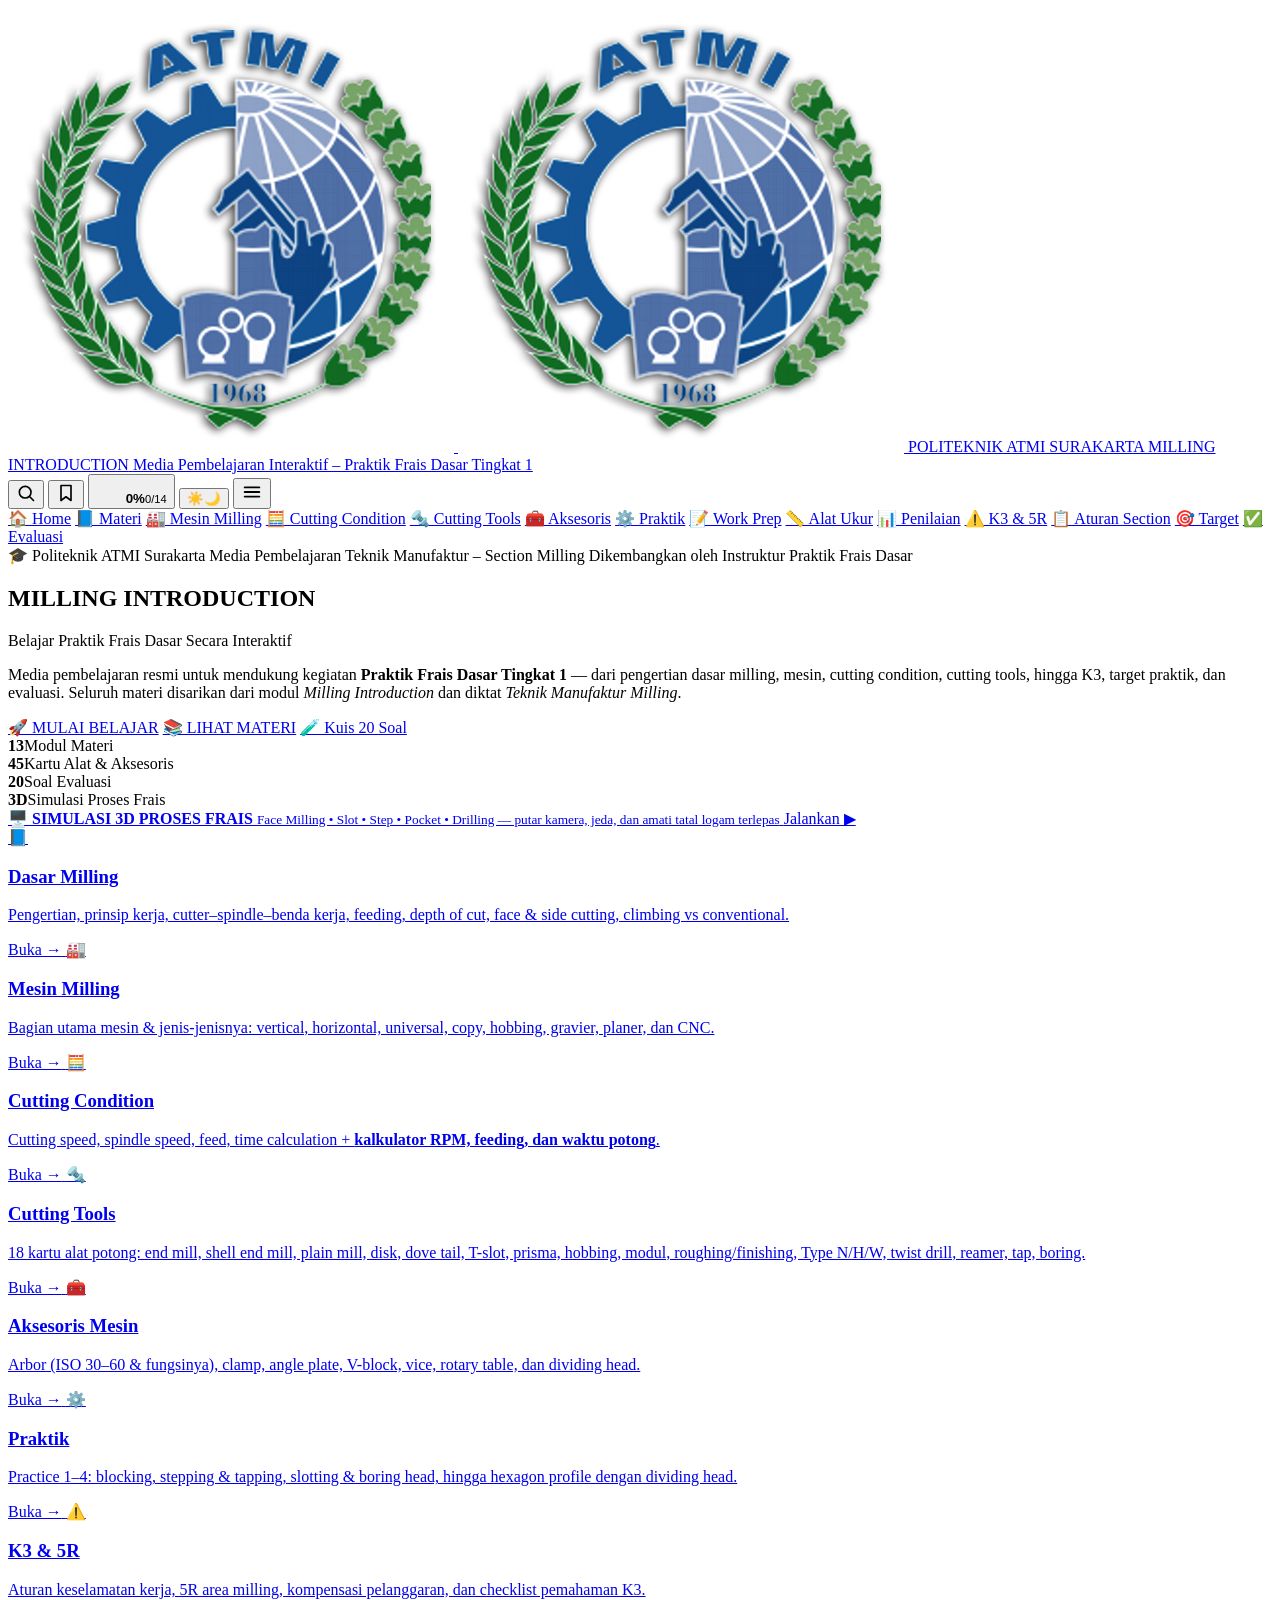
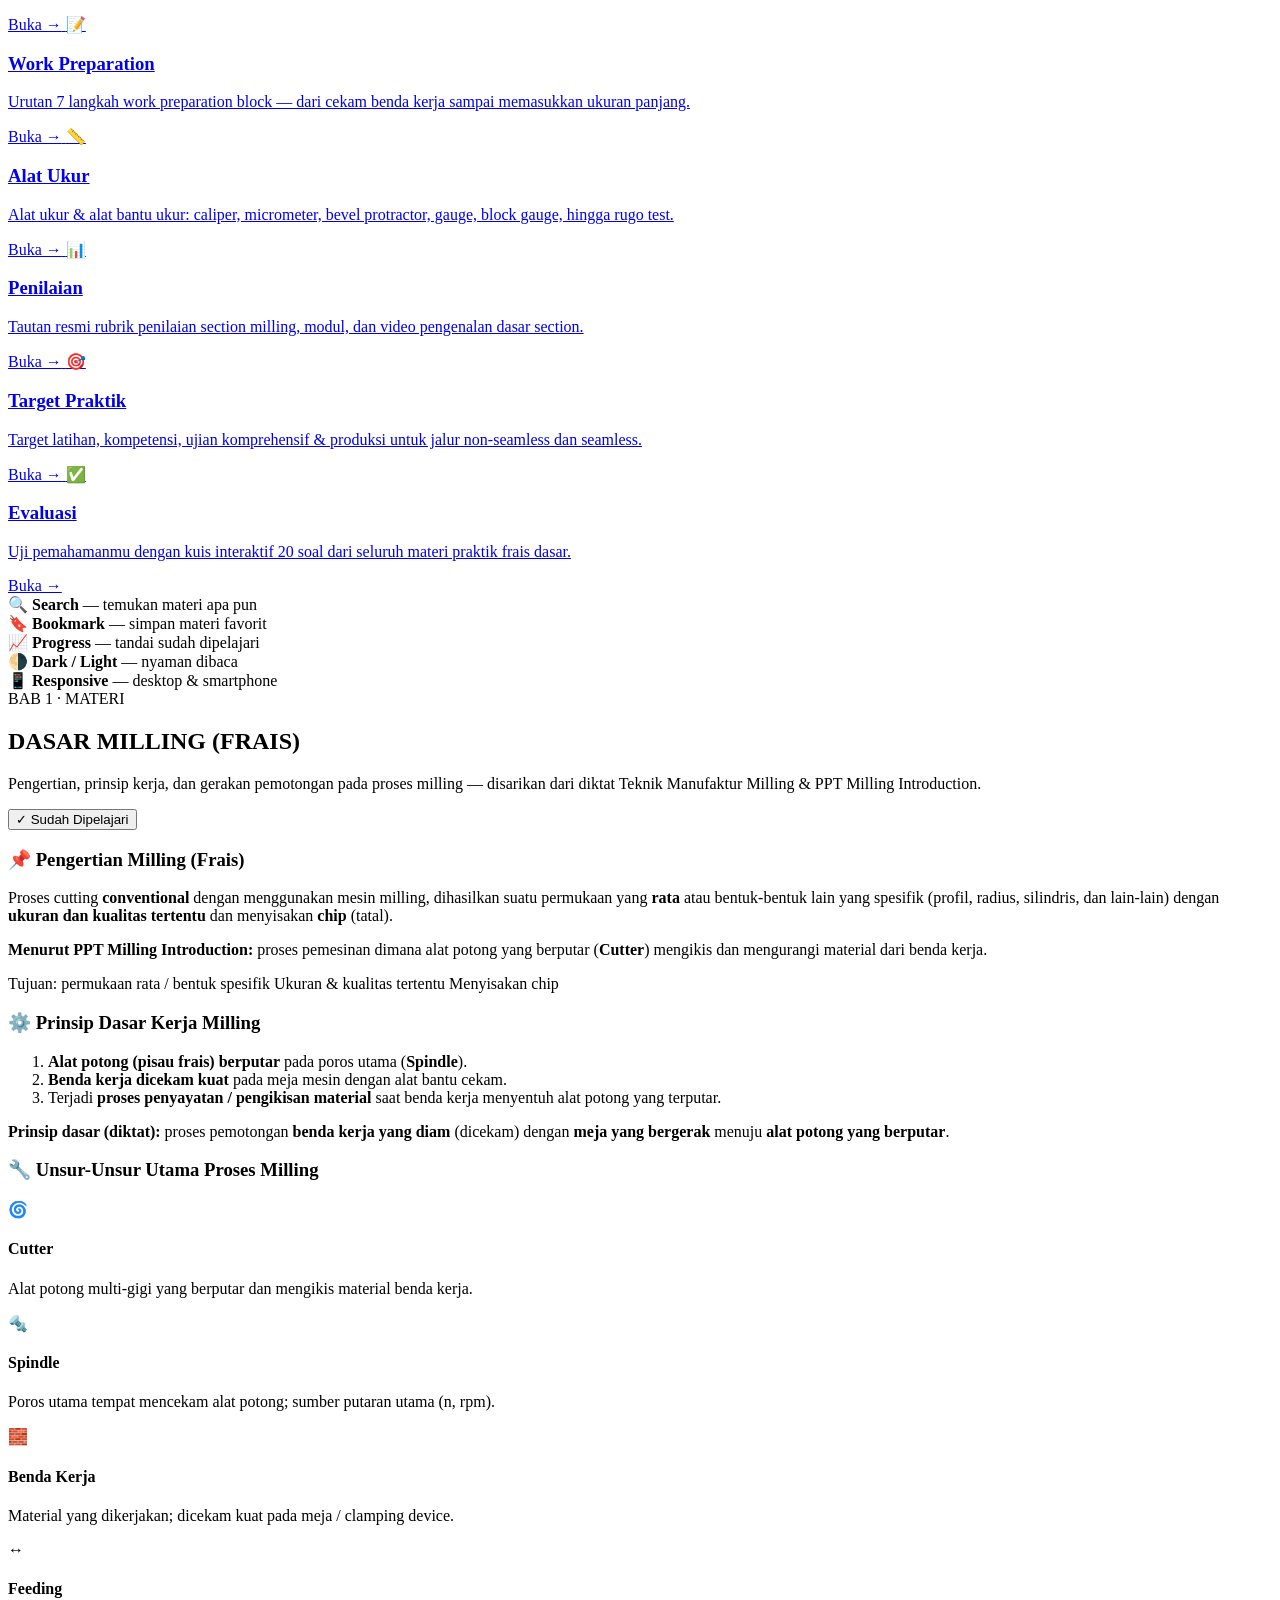
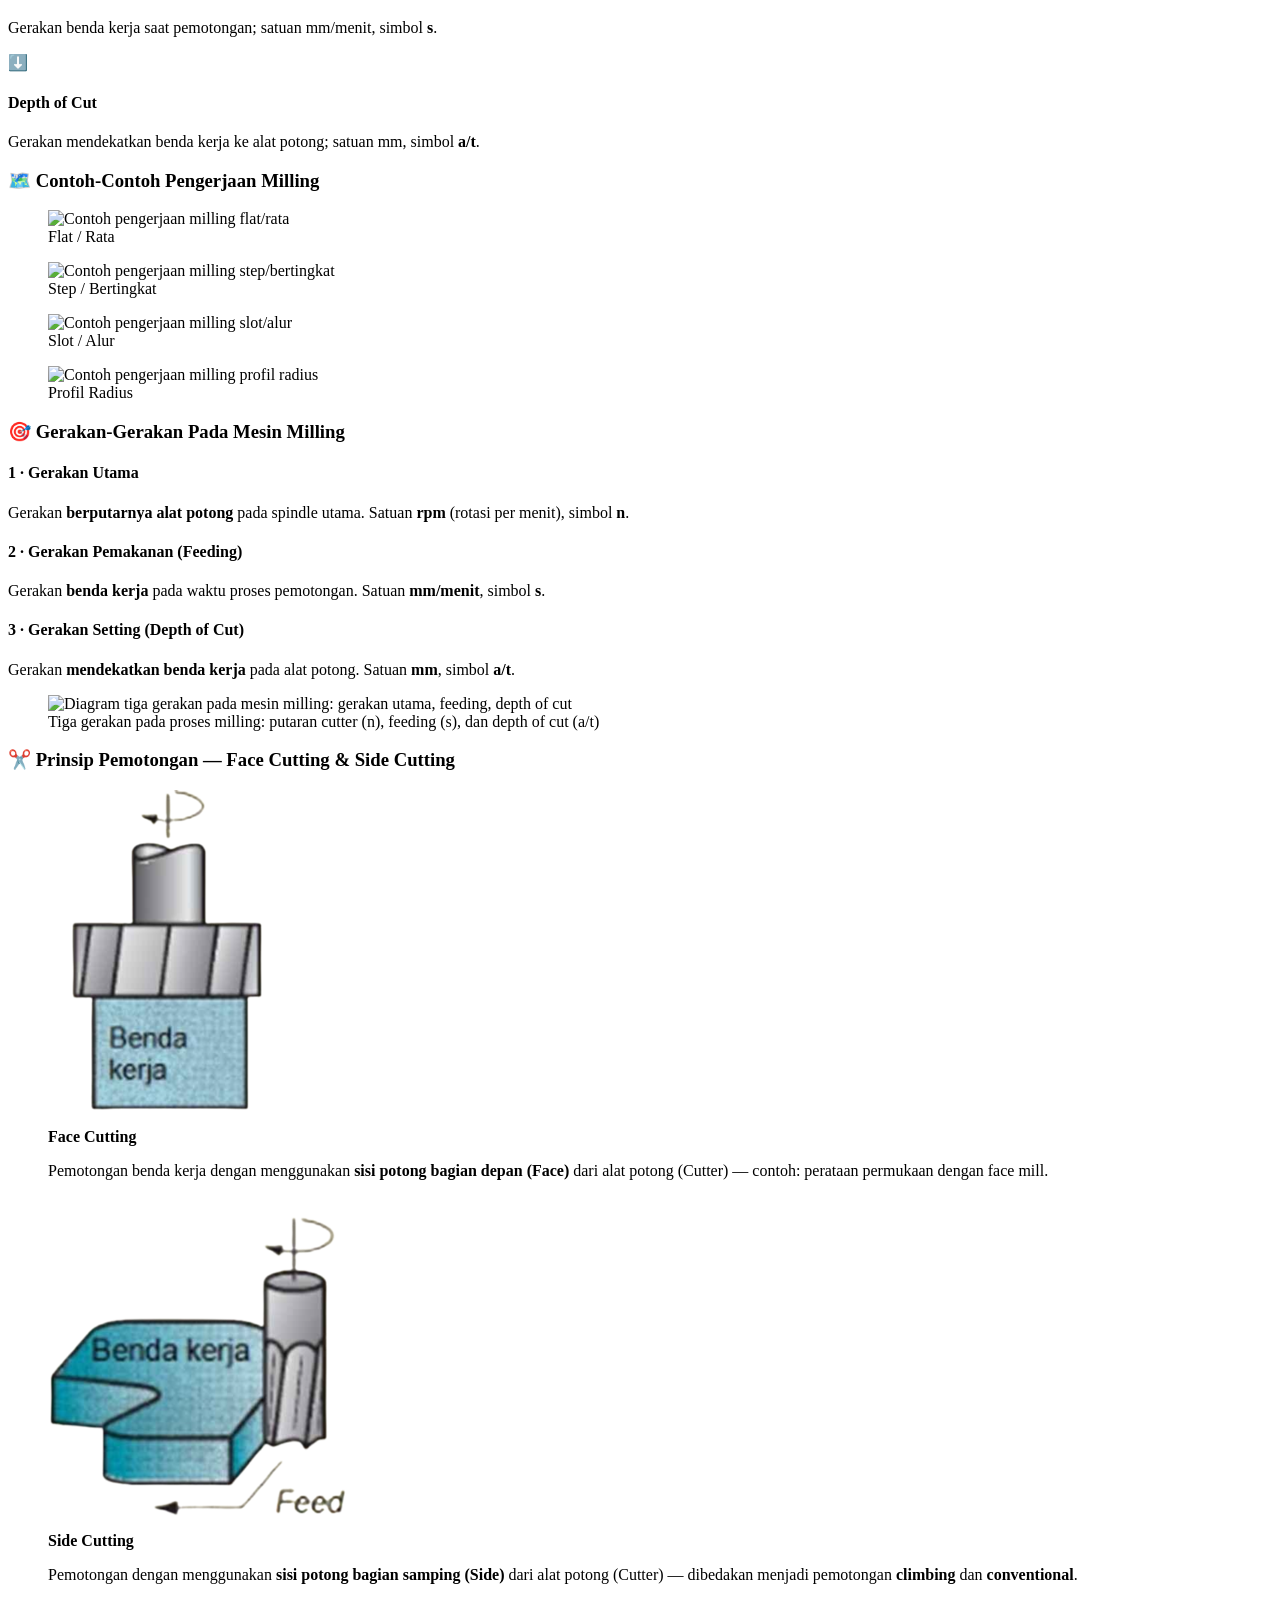
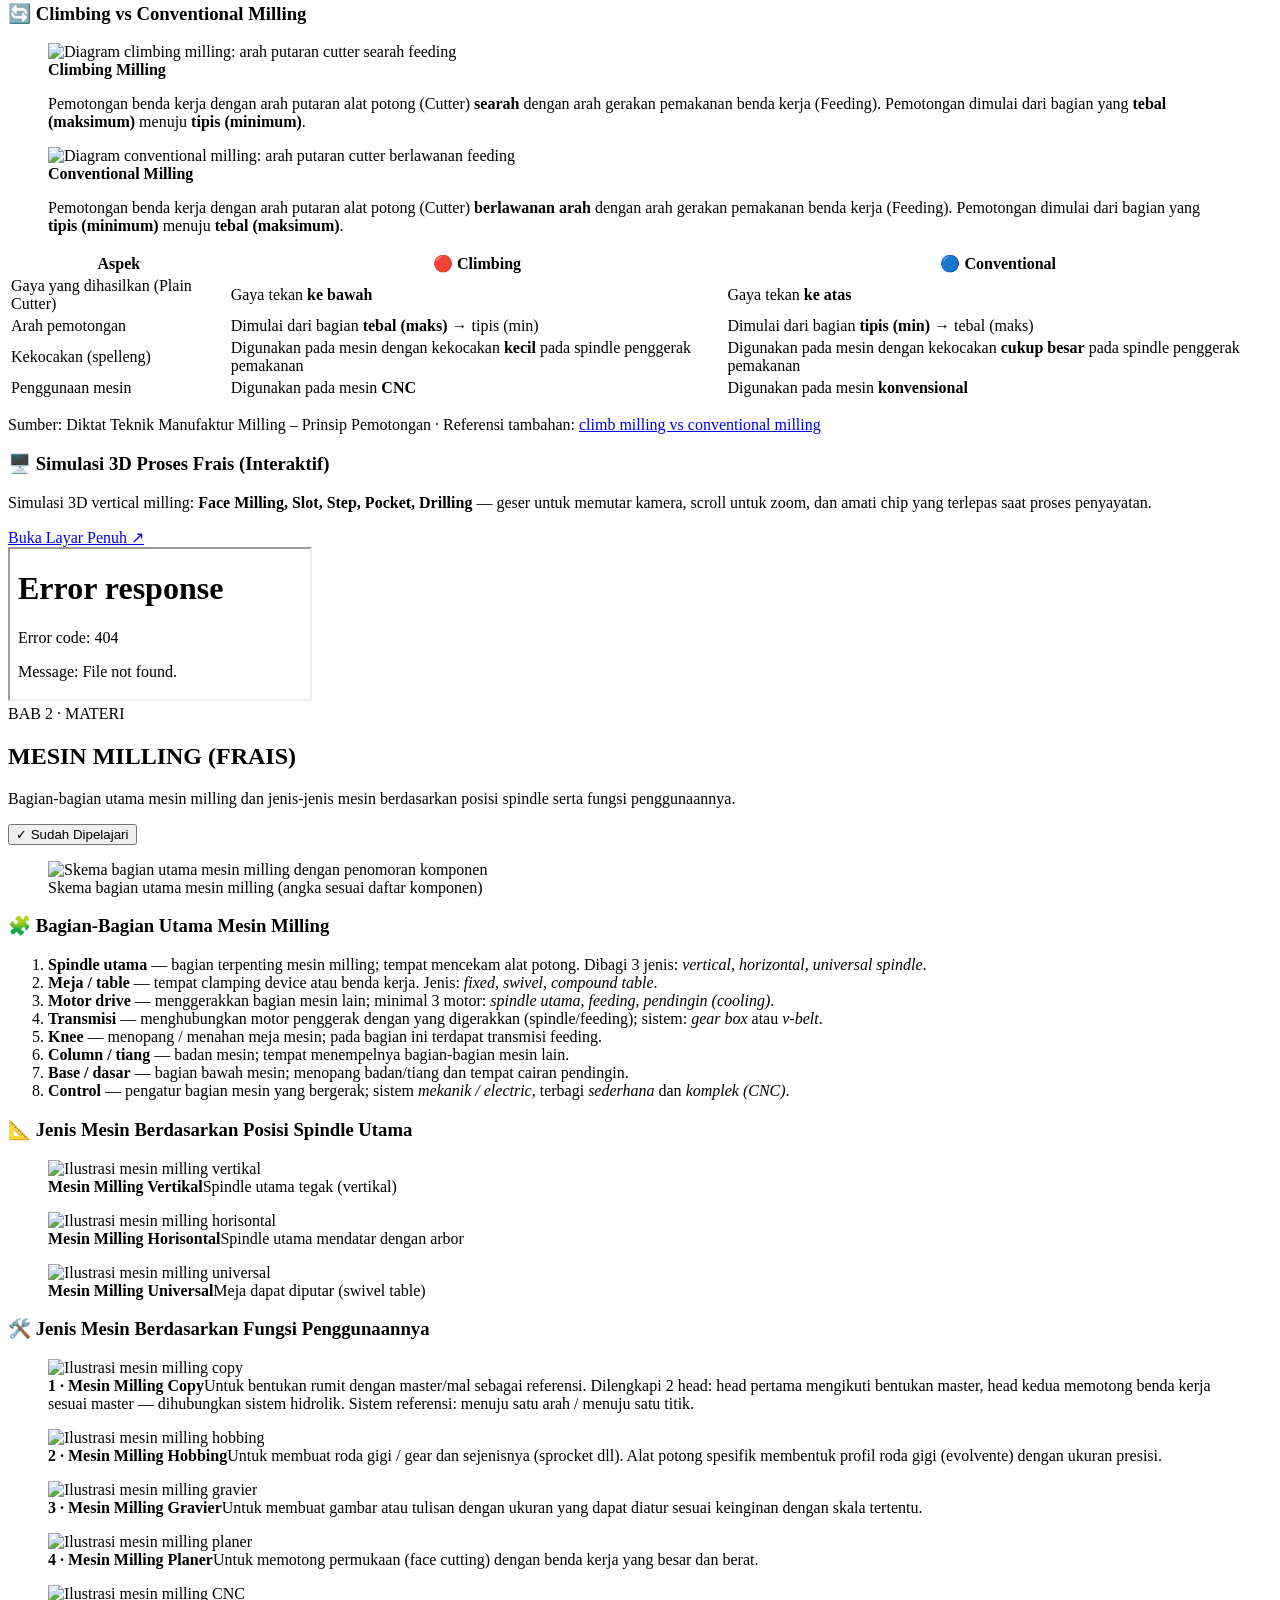
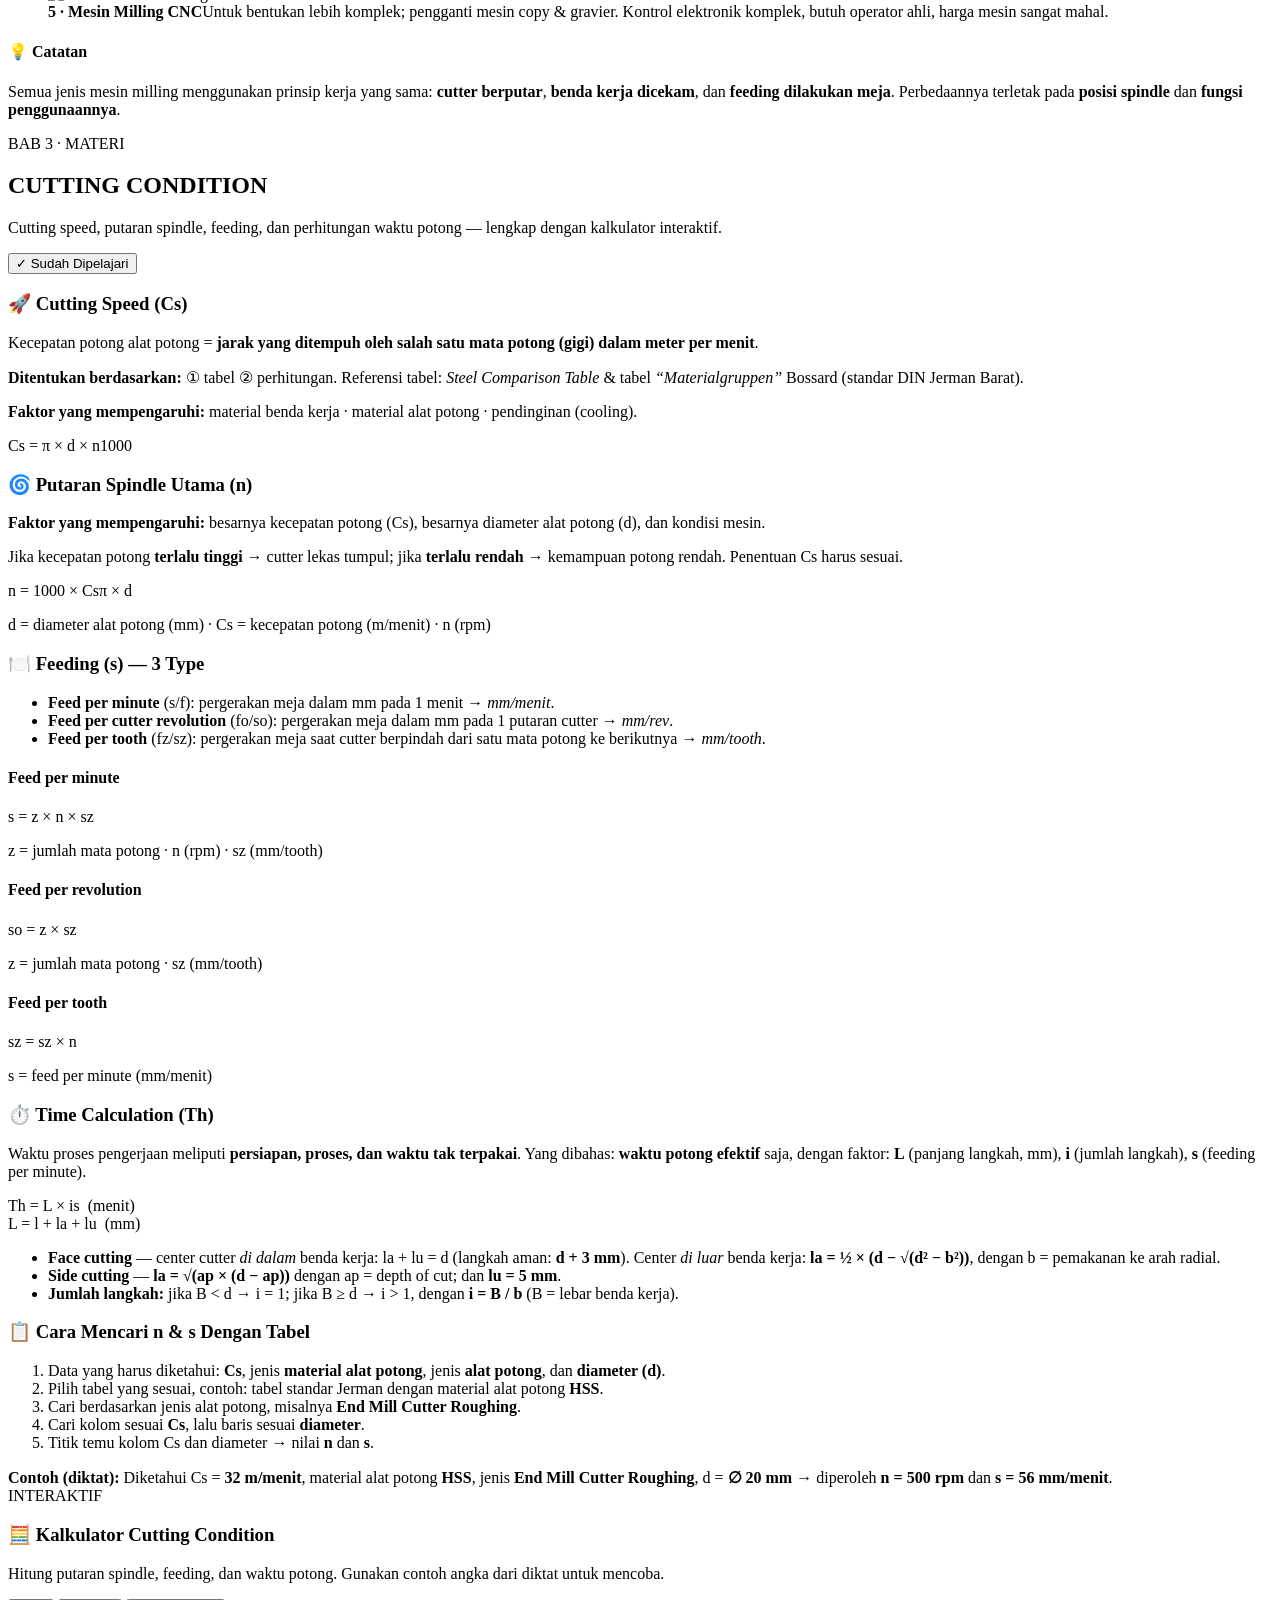
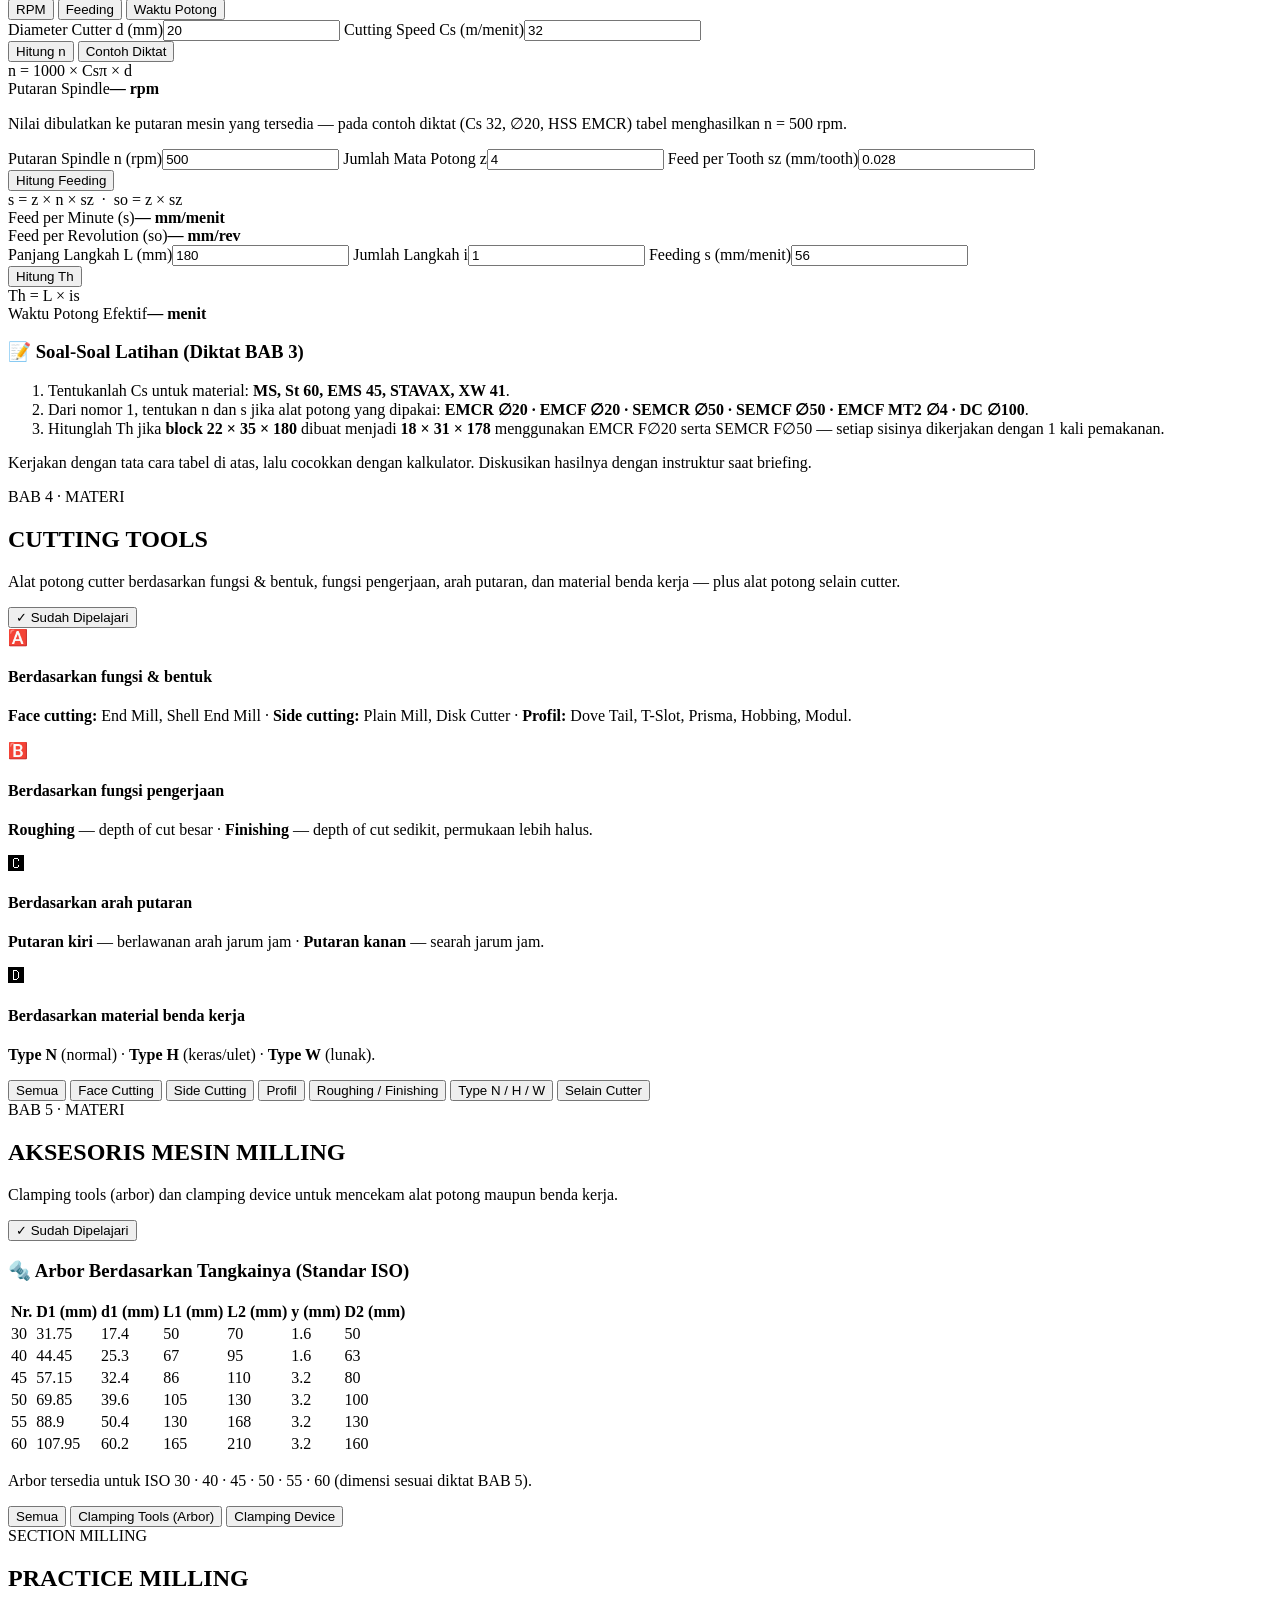
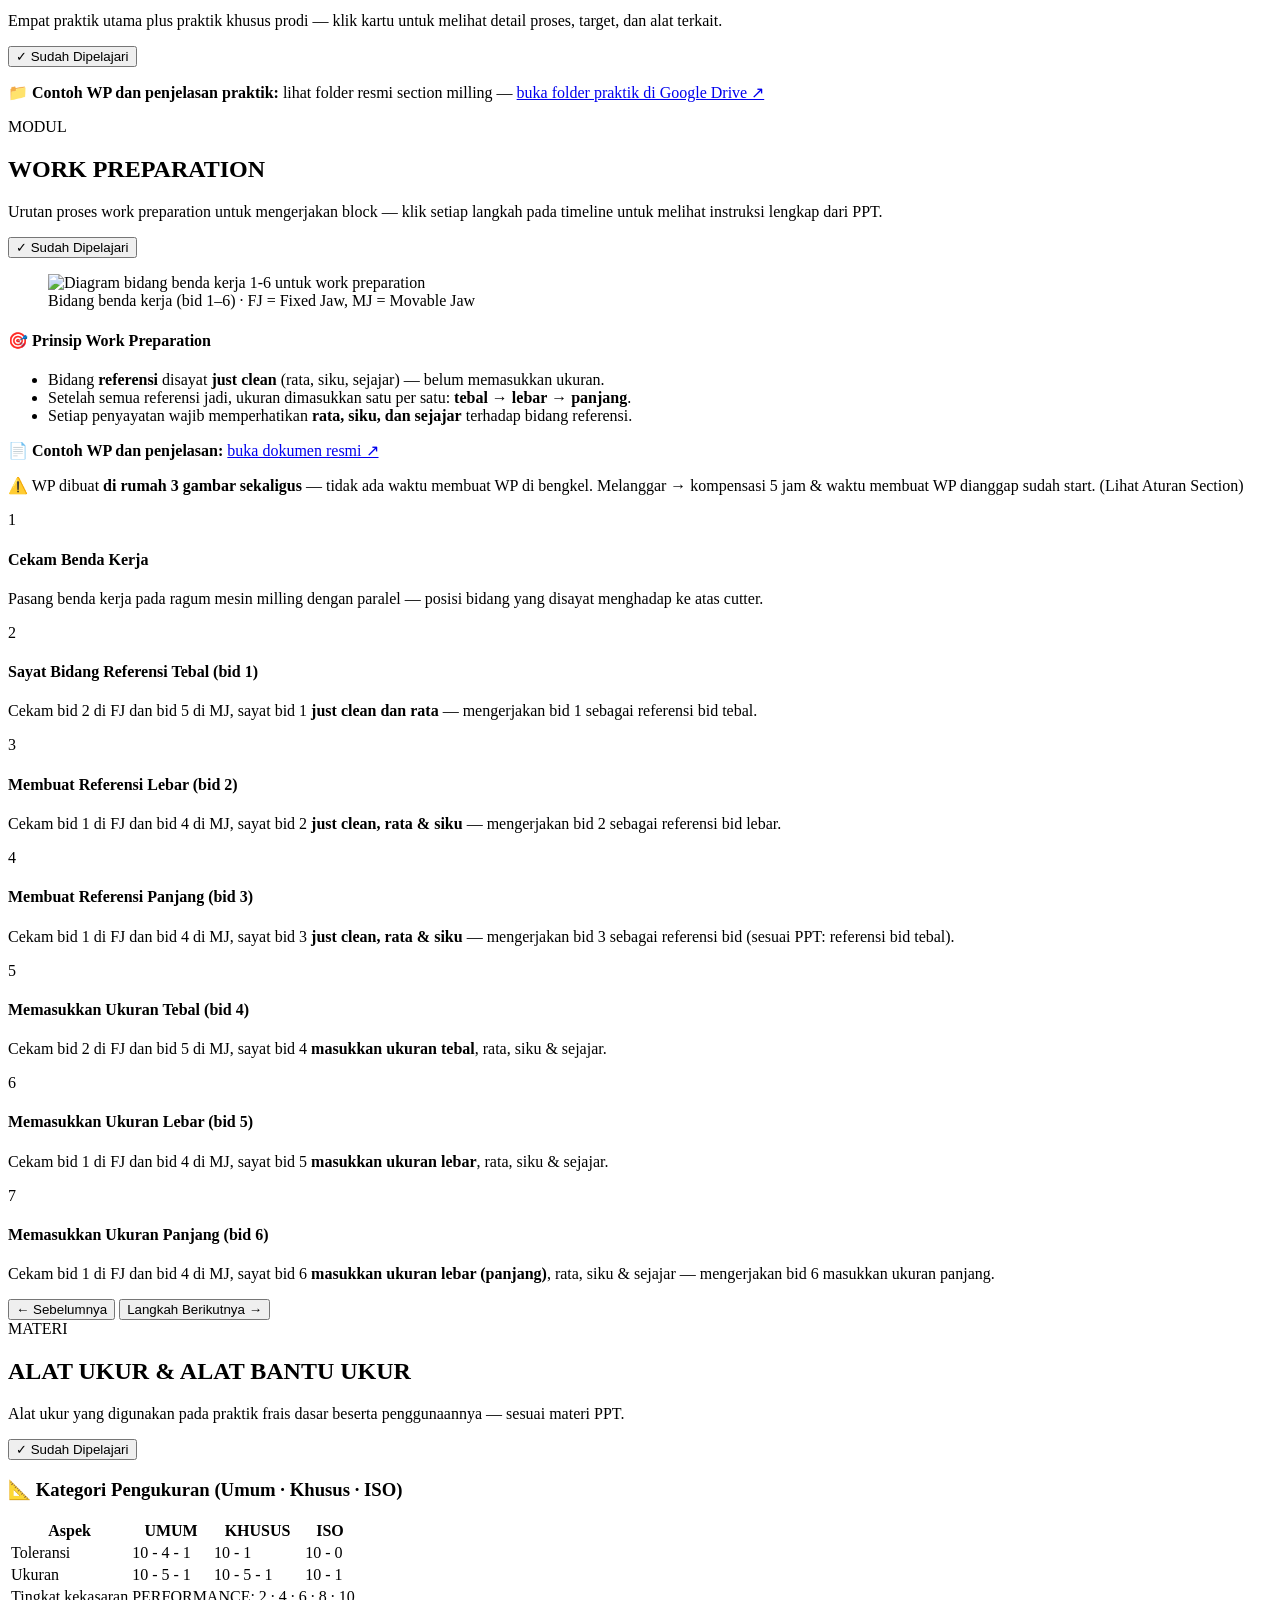
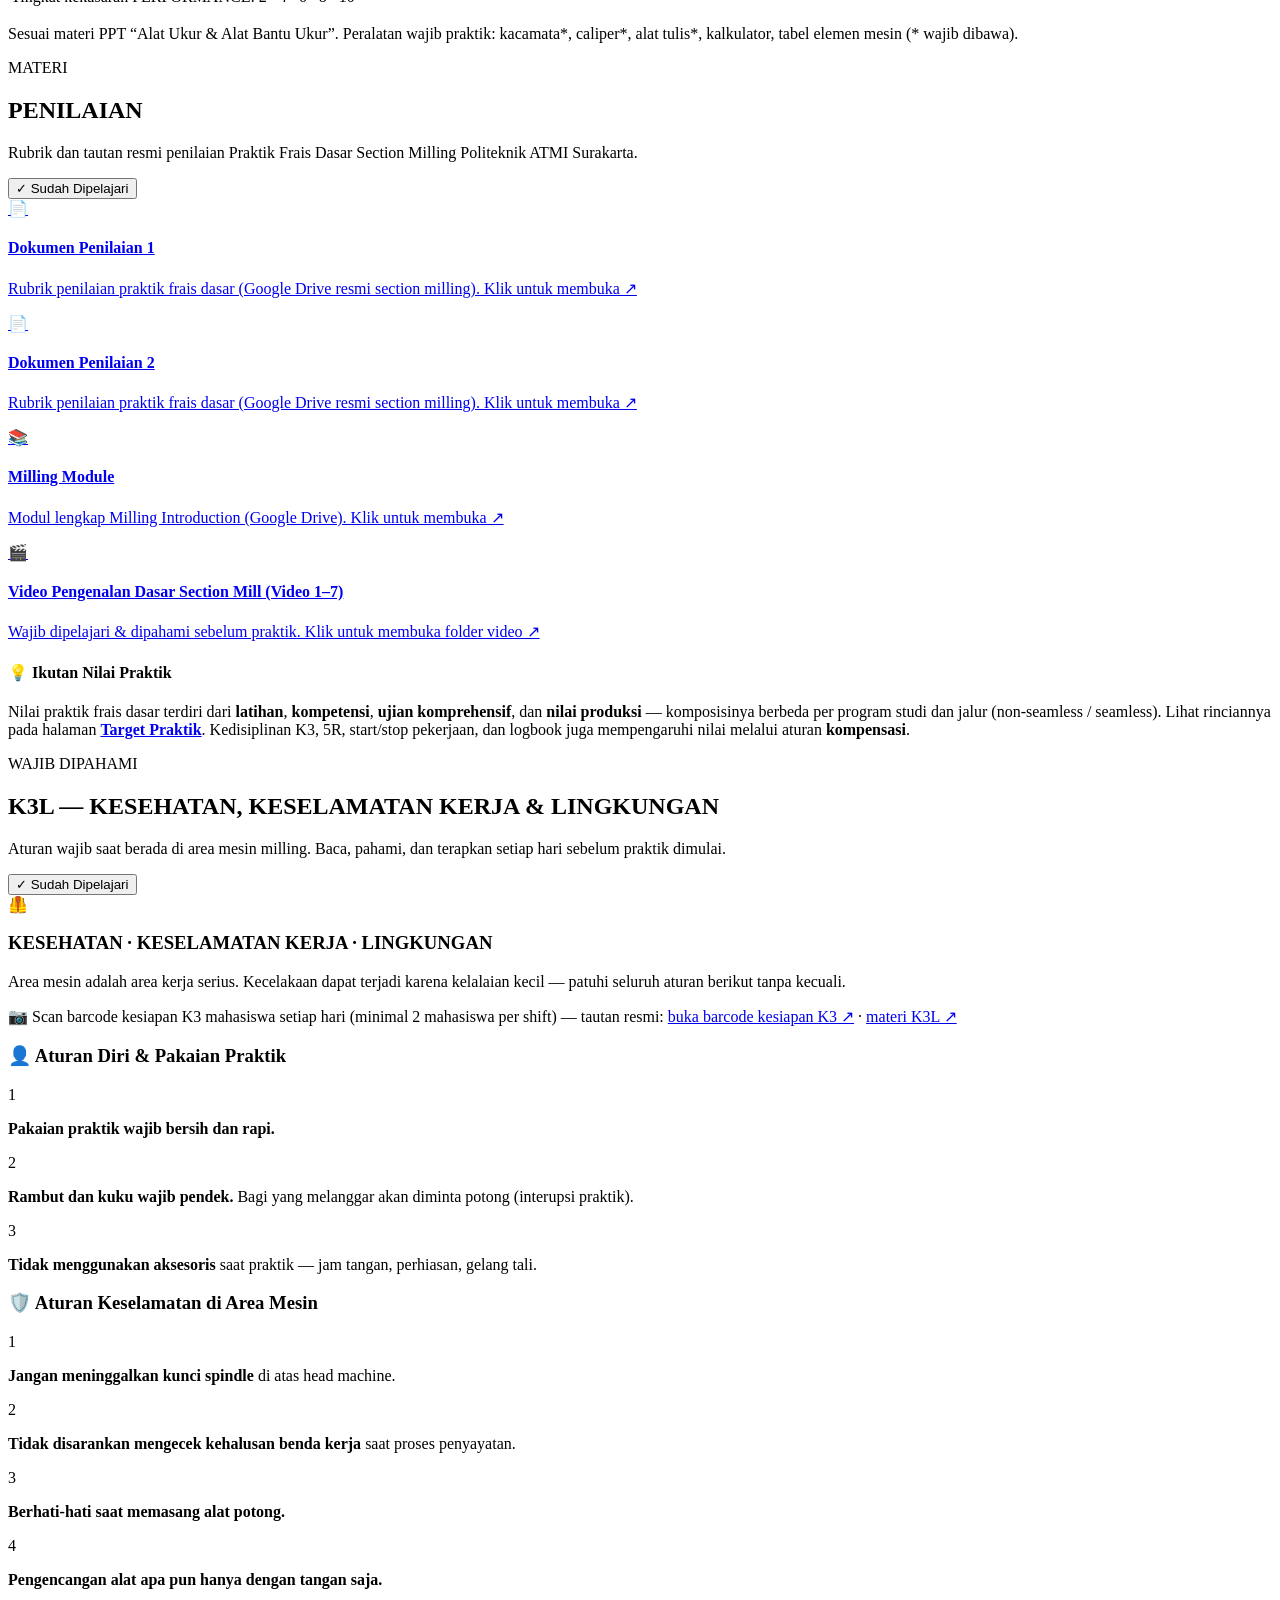
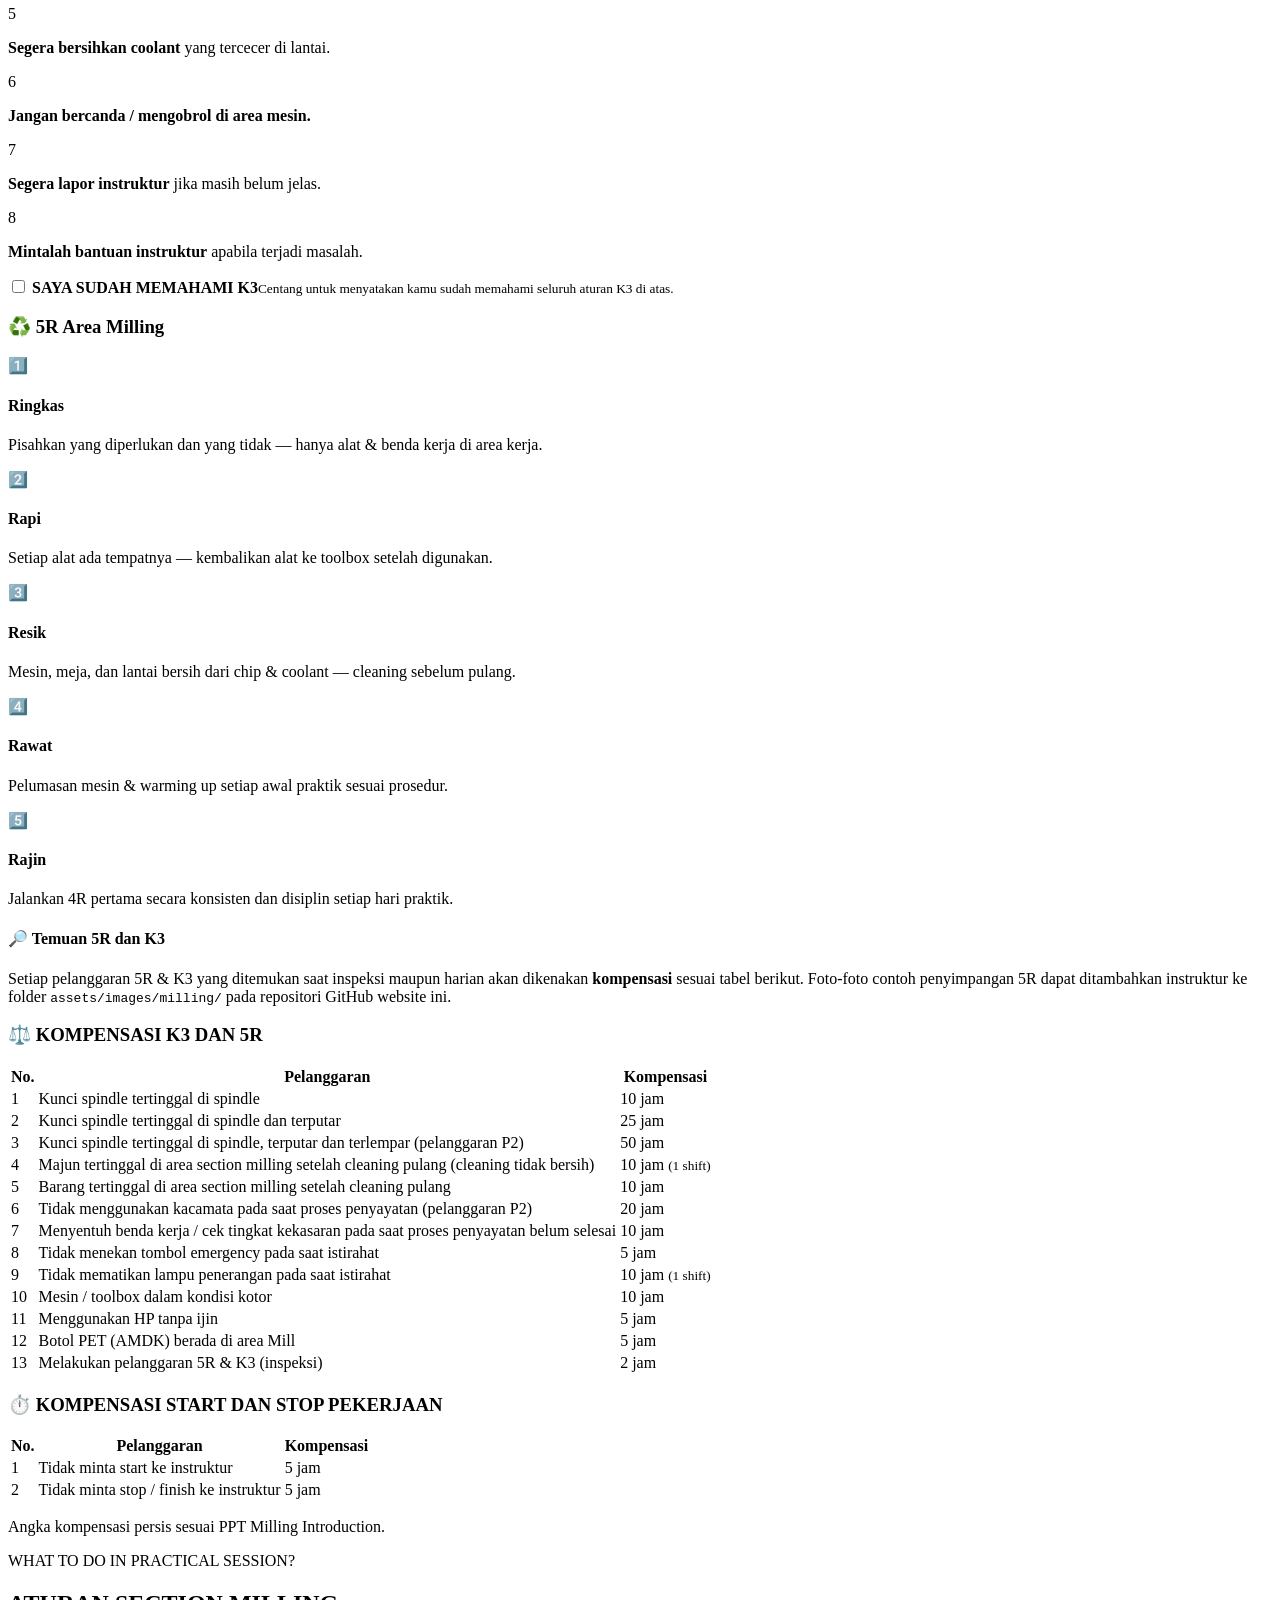
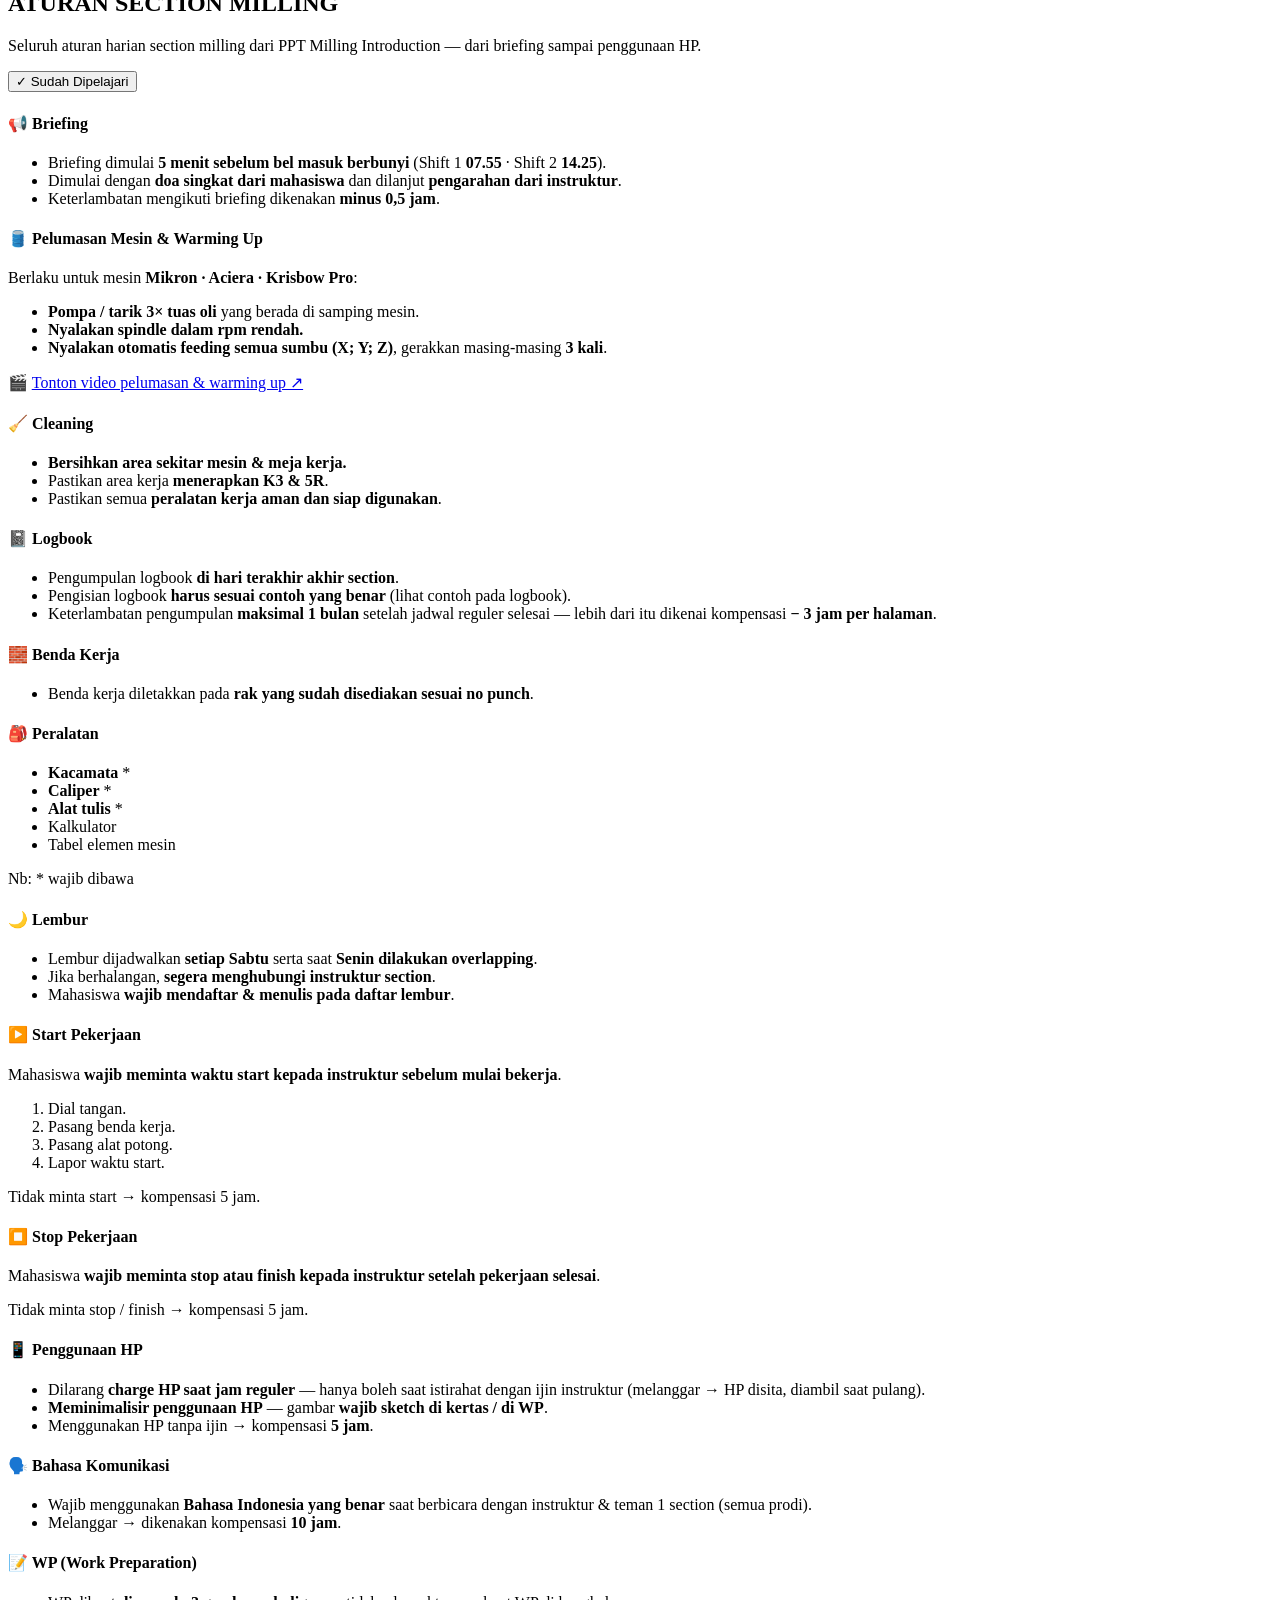
==== commit 7103b47a: "Update index.html" ====
--- a/index.html
+++ b/index.html
@@ -19,8 +19,8 @@
   <div class="header-inner">
     <a href="#home" class="brand" data-goto="home" aria-label="Beranda Milling Introduction">
       <span class="brand-logo">
-        <img src="assets/images/logo/logo-atmi-blue.png" alt="Logo Politeknik ATMI Surakarta" class="logo-img logo-light">
-        <img src="assets/images/logo/logo-atmi-white.png" alt="Logo Politeknik ATMI Surakarta" class="logo-img logo-dark">
+        <img src="assets/images/logo-atmi.png" alt="Logo Politeknik ATMI Surakarta" class="logo-img logo-light">
+        <img src="assets/images/logo-atmi.png" alt="Logo Politeknik ATMI Surakarta" class="logo-img logo-dark">
       </span>
       <span class="brand-text">
         <span class="brand-inst">POLITEKNIK ATMI SURAKARTA</span>
@@ -246,7 +246,7 @@
     </article>
   </div>
 
-  <h3 class="sub-head">🔧 Unsur-Usur Utama Proses Milling</h3>
+  <h3 class="sub-head">🔧 Unsur-Unsur Utama Proses Milling</h3>
   <div class="grid g-5">
     <div class="mini-card"><span class="mini-icon">🌀</span><h4>Cutter</h4><p>Alat potong multi-gigi yang berputar dan mengikis material benda kerja.</p></div>
     <div class="mini-card"><span class="mini-icon">🔩</span><h4>Spindle</h4><p>Poros utama tempat mencekam alat potong; sumber putaran utama (n, rpm).</p></div>
@@ -273,11 +273,11 @@
 
   <h3 class="sub-head">✂️ Prinsip Pemotongan — Face Cutting &amp; Side Cutting</h3>
   <div class="grid g-2">
-    <figure class="card fig searchable"><img src="assets/images/milling/face-cutting.svg" alt="Diagram pemotongan face cutting" loading="lazy">
+    <figure class="card fig searchable"><img src="assets/images/Face_Cut.png" alt="Diagram pemotongan face cutting" loading="lazy">
       <figcaption><b>Face Cutting</b></figcaption>
       <p class="pad-sm">Pemotongan benda kerja dengan menggunakan <b>sisi potong bagian depan (Face)</b> dari alat potong (Cutter) — contoh: perataan permukaan dengan face mill.</p>
     </figure>
-    <figure class="card fig searchable"><img src="assets/images/milling/side-cutting.svg" alt="Diagram pemotongan side cutting" loading="lazy">
+    <figure class="card fig searchable"><img src="assets/images/Side_Cut.png" alt="Diagram pemotongan side cutting" loading="lazy">
       <figcaption><b>Side Cutting</b></figcaption>
       <p class="pad-sm">Pemotongan dengan menggunakan <b>sisi potong bagian samping (Side)</b> dari alat potong (Cutter) — dibedakan menjadi pemotongan <b>climbing</b> dan <b>conventional</b>.</p>
     </figure>
@@ -285,11 +285,11 @@
 
   <h3 class="sub-head">🔄 Climbing vs Conventional Milling</h3>
   <div class="grid g-2">
-    <figure class="card fig searchable"><img src="assets/images/milling/climbing-milling.svg" alt="Diagram climbing milling: arah putaran cutter searah feeding" loading="lazy">
+    <figure class="card fig searchable"><img src="assets/images/climbing.png" alt="Diagram climbing milling: arah putaran cutter searah feeding" loading="lazy">
       <figcaption><b>Climbing Milling</b></figcaption>
       <p class="pad-sm">Pemotongan benda kerja dengan arah putaran alat potong (Cutter) <b>searah</b> dengan arah gerakan pemakanan benda kerja (Feeding). Pemotongan dimulai dari bagian yang <b>tebal (maksimum)</b> menuju <b>tipis (minimum)</b>.</p>
     </figure>
-    <figure class="card fig searchable"><img src="assets/images/milling/conventional-milling.svg" alt="Diagram conventional milling: arah putaran cutter berlawanan feeding" loading="lazy">
+    <figure class="card fig searchable"><img src="assets/images/Conventional.png" alt="Diagram conventional milling: arah putaran cutter berlawanan feeding" loading="lazy">
       <figcaption><b>Conventional Milling</b></figcaption>
       <p class="pad-sm">Pemotongan benda kerja dengan arah putaran alat potong (Cutter) <b>berlawanan arah</b> dengan arah gerakan pemakanan benda kerja (Feeding). Pemotongan dimulai dari bagian yang <b>tipis (minimum)</b> menuju <b>tebal (maksimum)</b>.</p>
     </figure>
@@ -330,7 +330,7 @@
   </div>
 
   <div class="grid g-2 align-start">
-    <figure class="card fig searchable"><img src="assets/images/milling/komponen-mesin.svg" alt="Skema bagian utama mesin milling dengan penomoran komponen" loading="lazy"><figcaption>Skema bagian utama mesin milling (angka sesuai daftar komponen)</figcaption></figure>
+    <figure class="card fig searchable"><img src="assets/images/Bagian_Mesin.png" alt="Skema bagian utama mesin milling dengan penomoran komponen" loading="lazy"><figcaption>Skema bagian utama mesin milling (angka sesuai daftar komponen)</figcaption></figure>
     <article class="card pad searchable">
       <h3 class="card-title">🧩 Bagian-Bagian Utama Mesin Milling</h3>
       <ol class="comp-list">
@@ -348,18 +348,18 @@
 
   <h3 class="sub-head">📐 Jenis Mesin Berdasarkan Posisi Spindle Utama</h3>
   <div class="grid g-3">
-    <figure class="card fig searchable"><img src="assets/images/milling/mesin-vertikal.svg" alt="Ilustrasi mesin milling vertikal" loading="lazy"><figcaption><b>Mesin Milling Vertikal</b><span>Spindle utama tegak (vertikal)</span></figcaption></figure>
-    <figure class="card fig searchable"><img src="assets/images/milling/mesin-horisontal.svg" alt="Ilustrasi mesin milling horisontal" loading="lazy"><figcaption><b>Mesin Milling Horisontal</b><span>Spindle utama mendatar dengan arbor</span></figcaption></figure>
-    <figure class="card fig searchable"><img src="assets/images/milling/mesin-universal.svg" alt="Ilustrasi mesin milling universal" loading="lazy"><figcaption><b>Mesin Milling Universal</b><span>Meja dapat diputar (swivel table)</span></figcaption></figure>
+    <figure class="card fig searchable"><img src="assets/images/Mesin_Vertikal.png" alt="Ilustrasi mesin milling vertikal" loading="lazy"><figcaption><b>Mesin Milling Vertikal</b><span>Spindle utama tegak (vertikal)</span></figcaption></figure>
+    <figure class="card fig searchable"><img src="assets/images/Mesin_Horisontal.png" alt="Ilustrasi mesin milling horisontal" loading="lazy"><figcaption><b>Mesin Milling Horisontal</b><span>Spindle utama mendatar dengan arbor</span></figcaption></figure>
+    <figure class="card fig searchable"><img src="assets/images/Mesin_Universal.png" alt="Ilustrasi mesin milling universal" loading="lazy"><figcaption><b>Mesin Milling Universal</b><span>Meja dapat diputar (swivel table)</span></figcaption></figure>
   </div>
 
   <h3 class="sub-head">🛠️ Jenis Mesin Berdasarkan Fungsi Penggunaannya</h3>
   <div class="grid g-3">
-    <figure class="card fig searchable"><img src="assets/images/milling/mesin-copy.svg" alt="Ilustrasi mesin milling copy" loading="lazy"><figcaption><b>1 · Mesin Milling Copy</b><span>Untuk bentukan rumit dengan master/mal sebagai referensi. Dilengkapi 2 head: head pertama mengikuti bentukan master, head kedua memotong benda kerja sesuai master — dihubungkan sistem hidrolik. Sistem referensi: menuju satu arah / menuju satu titik.</span></figcaption></figure>
-    <figure class="card fig searchable"><img src="assets/images/milling/mesin-hobbing.svg" alt="Ilustrasi mesin milling hobbing" loading="lazy"><figcaption><b>2 · Mesin Milling Hobbing</b><span>Untuk membuat roda gigi / gear dan sejenisnya (sprocket dll). Alat potong spesifik membentuk profil roda gigi (evolvente) dengan ukuran presisi.</span></figcaption></figure>
-    <figure class="card fig searchable"><img src="assets/images/milling/mesin-gravier.svg" alt="Ilustrasi mesin milling gravier" loading="lazy"><figcaption><b>3 · Mesin Milling Gravier</b><span>Untuk membuat gambar atau tulisan dengan ukuran yang dapat diatur sesuai keinginan dengan skala tertentu.</span></figcaption></figure>
-    <figure class="card fig searchable"><img src="assets/images/milling/mesin-planer.svg" alt="Ilustrasi mesin milling planer" loading="lazy"><figcaption><b>4 · Mesin Milling Planer</b><span>Untuk memotong permukaan (face cutting) dengan benda kerja yang besar dan berat.</span></figcaption></figure>
-    <figure class="card fig searchable"><img src="assets/images/milling/mesin-cnc.svg" alt="Ilustrasi mesin milling CNC" loading="lazy"><figcaption><b>5 · Mesin Milling CNC</b><span>Untuk bentukan lebih komplek; pengganti mesin copy &amp; gravier. Kontrol elektronik komplek, butuh operator ahli, harga mesin sangat mahal.</span></figcaption></figure>
+    <figure class="card fig searchable"><img src="assets/images/Mesin_Copy.png" alt="Ilustrasi mesin milling copy" loading="lazy"><figcaption><b>1 · Mesin Milling Copy</b><span>Untuk bentukan rumit dengan master/mal sebagai referensi. Dilengkapi 2 head: head pertama mengikuti bentukan master, head kedua memotong benda kerja sesuai master — dihubungkan sistem hidrolik. Sistem referensi: menuju satu arah / menuju satu titik.</span></figcaption></figure>
+    <figure class="card fig searchable"><img src="assets/images/Mesin_Hobbing.png" alt="Ilustrasi mesin milling hobbing" loading="lazy"><figcaption><b>2 · Mesin Milling Hobbing</b><span>Untuk membuat roda gigi / gear dan sejenisnya (sprocket dll). Alat potong spesifik membentuk profil roda gigi (evolvente) dengan ukuran presisi.</span></figcaption></figure>
+    <figure class="card fig searchable"><img src="assets/images/Mesin_Gravier.png" alt="Ilustrasi mesin milling gravier" loading="lazy"><figcaption><b>3 · Mesin Milling Gravier</b><span>Untuk membuat gambar atau tulisan dengan ukuran yang dapat diatur sesuai keinginan dengan skala tertentu.</span></figcaption></figure>
+    <figure class="card fig searchable"><img src="assets/images/Mesin_Planer.png" alt="Ilustrasi mesin milling planer" loading="lazy"><figcaption><b>4 · Mesin Milling Planer</b><span>Untuk memotong permukaan (face cutting) dengan benda kerja yang besar dan berat.</span></figcaption></figure>
+    <figure class="card fig searchable"><img src="assets/images/Mesin_CNC.png" alt="Ilustrasi mesin milling CNC" loading="lazy"><figcaption><b>5 · Mesin Milling CNC</b><span>Untuk bentukan lebih komplek; pengganti mesin copy &amp; gravier. Kontrol elektronik komplek, butuh operator ahli, harga mesin sangat mahal.</span></figcaption></figure>
     <div class="card pad note-card searchable">
       <h4 class="card-title">💡 Catatan</h4>
       <p>Semua jenis mesin milling menggunakan prinsip kerja yang sama: <b>cutter berputar</b>, <b>benda kerja dicekam</b>, dan <b>feeding dilakukan meja</b>. Perbedaannya terletak pada <b>posisi spindle</b> dan <b>fungsi penggunaannya</b>.</p>
@@ -845,7 +845,7 @@
       <ul class="steps-plain">
         <li>Pengumpulan logbook <b>di hari terakhir akhir section</b>.</li>
         <li>Pengisian logbook <b>harus sesuai contoh yang benar</b> (lihat contoh pada logbook).</li>
-        <li>Keterlambatan pengumpulan <b>maksimal 1 bulan</b> setelah jadwal reguler selesai — lebih dari itu dikenai kompensasi <b>−30 jam per halaman</b>.</li>
+        <li>Keterlambatan pengumpulan <b>maksimal 1 bulan</b> setelah jadwal reguler selesai — lebih dari itu dikenai kompensasi <b>− 3 jam per halaman</b>.</li>
       </ul>
     </article>
     <article class="card pad rule-card searchable">
@@ -988,7 +988,7 @@
       <div class="tgt-bar"><span style="width:60%"></span><span style="width:20%" class="c2"></span><span style="width:20%" class="c4"></span></div>
     </article>
   </div>
-  <p class="table-note">P = praktik · Pr = produksi · C = kompetensi · UK = ujian komprehensif. Susunan mingguan sesuai PPT Target (jalur non-seamless).</p>
+  <p class="table-note">P = praktik · Pr = produksi · C = kompetensi · UK = ujian Komprehensif. Susunan mingguan sesuai PPT Target (jalur non-seamless).</p>
 </section>
 
 <!-- ================= EVALUASI ================= -->
@@ -1049,7 +1049,7 @@
   <div class="grid g-2 instructor-grid">
     <div class="card instructor-card">
       <div class="instructor-photo">
-        <img src="assets/images/instructors/dedi-kristanto.svg" alt="Foto Dedi Kristanto" data-probe="assets/images/instructors/dedi-kristanto.jpg">
+        <img src="assets/images/Dedi_Kristanto.png" alt="Foto Dedi Kristanto" data-probe="assets/images/instructors/dedi-kristanto.jpg">
       </div>
       <h3>Dedi Kristanto</h3>
       <p class="instructor-role">Instruktur Praktik Frais Dasar</p>
@@ -1057,7 +1057,7 @@
     </div>
     <div class="card instructor-card">
       <div class="instructor-photo">
-        <img src="assets/images/instructors/aditya-wahyu-handoko.svg" alt="Foto Aditya Wahyu Handoko" data-probe="assets/images/instructors/aditya-wahyu-handoko.jpg">
+        <img src="assets/images/Aditya_Wahyu.png" alt="Foto Aditya Wahyu Handoko" data-probe="assets/images/instructors/aditya-wahyu-handoko.jpg">
       </div>
       <h3>Aditya Wahyu Handoko</h3>
       <p class="instructor-role">Instruktur Praktik Frais Dasar</p>
@@ -1070,7 +1070,7 @@
 <footer class="site-footer">
   <div class="footer-inner">
     <div class="footer-brand">
-      <img src="assets/images/logo/logo-atmi-white.png" alt="Logo Politeknik ATMI Surakarta" class="footer-logo">
+      <img src="assets/images/logo-atmi.png" alt="Logo Politeknik ATMI Surakarta" class="footer-logo">
       <div>
         <b>POLITEKNIK ATMI SURAKARTA</b>
         <span>MILLING INTRODUCTION</span>
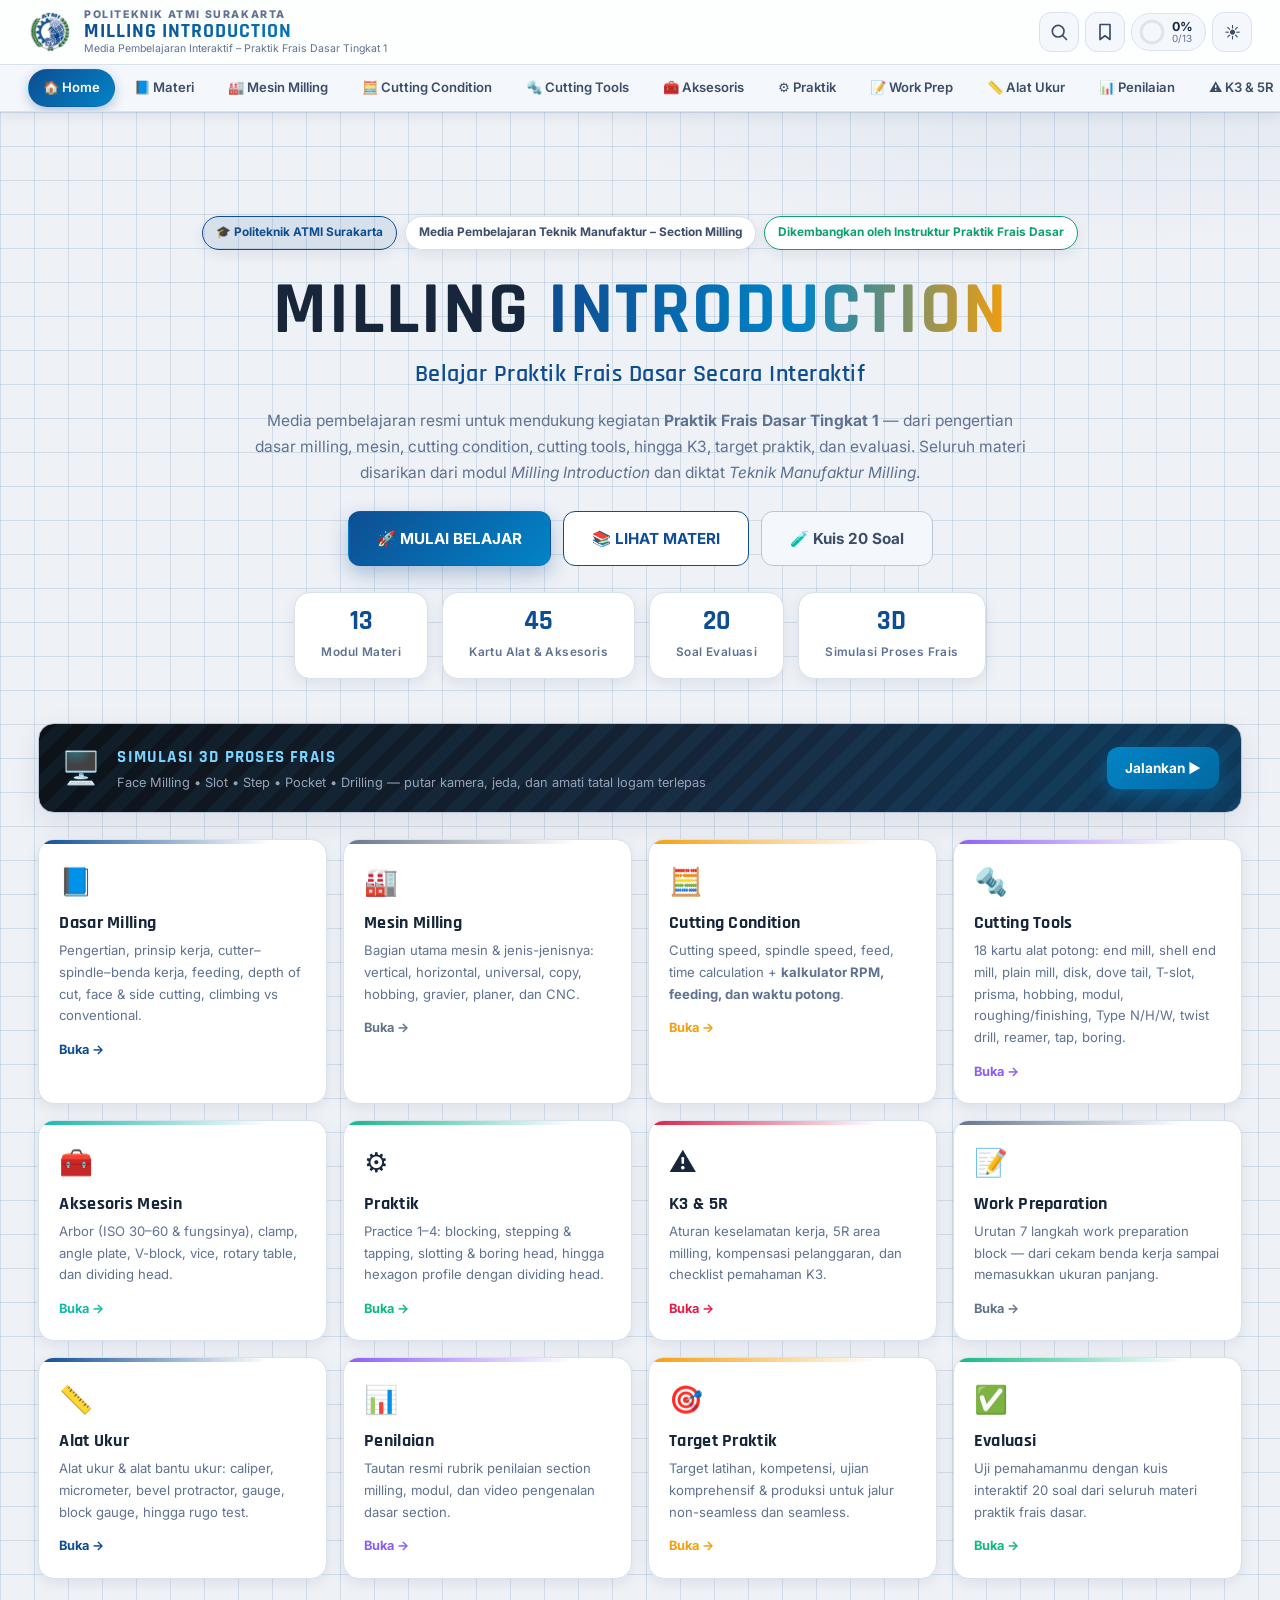
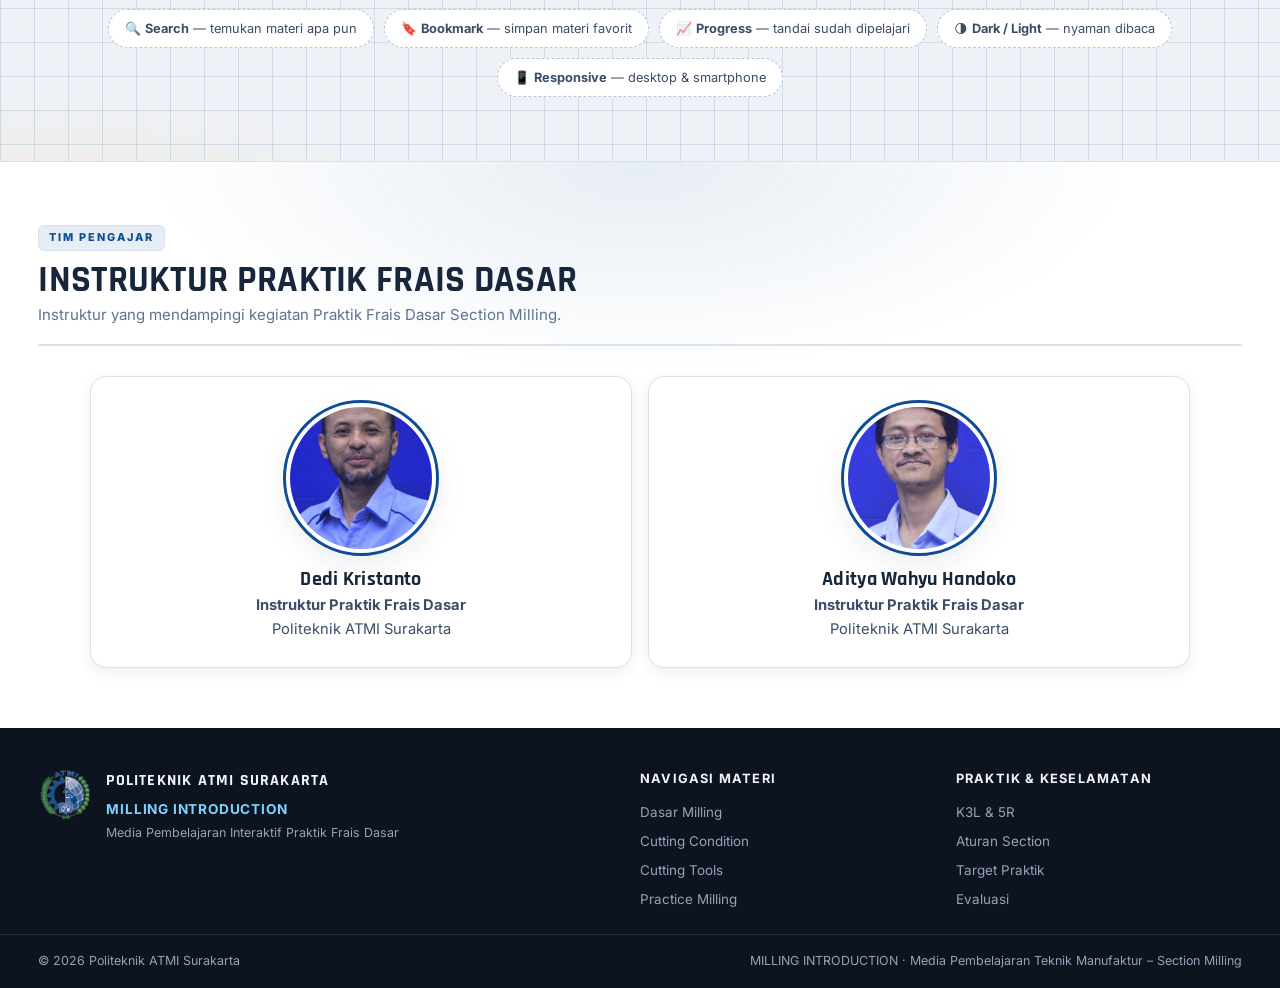
==== commit 0b90bfa1: "Update index.html" ====
--- a/index.html
+++ b/index.html
@@ -285,7 +285,7 @@
 
   <h3 class="sub-head">🔄 Climbing vs Conventional Milling</h3>
   <div class="grid g-2">
-    <figure class="card fig searchable"><img src="assets/images/climbing.png" alt="Diagram climbing milling: arah putaran cutter searah feeding" loading="lazy">
+    <figure class="card fig searchable"><img src="assets/images/Climbing.png" alt="Diagram climbing milling: arah putaran cutter searah feeding" loading="lazy">
       <figcaption><b>Climbing Milling</b></figcaption>
       <p class="pad-sm">Pemotongan benda kerja dengan arah putaran alat potong (Cutter) <b>searah</b> dengan arah gerakan pemakanan benda kerja (Feeding). Pemotongan dimulai dari bagian yang <b>tebal (maksimum)</b> menuju <b>tipis (minimum)</b>.</p>
     </figure>
--- a/style.css
+++ b/style.css
@@ -0,0 +1,836 @@
+/* ============================================================
+   MILLING INTRODUCTION — Media Pembelajaran Interaktif
+   Praktik Frais Dasar · Politeknik ATMI Surakarta
+   Tema: Modern Industrial / Engineering Learning Platform
+   ============================================================ */
+
+/* ---------- 1. VARIABEL TEMA ---------- */
+:root {
+  --bg: #eef1f6;
+  --bg2: #e3e9f2;
+  --surface: #ffffff;
+  --surface2: #f4f7fb;
+  --border: #d9e1ec;
+  --border-strong: #b9c6d8;
+  --text: #17263b;
+  --text2: #3b4d68;
+  --muted: #5f7292;
+  --primary: #0e4d92;
+  --primary2: #1467bd;
+  --primary-soft: rgba(14, 77, 146, 0.10);
+  --accent: #f59e0b;
+  --accent-soft: rgba(245, 158, 11, 0.14);
+  --ok: #0e9f6e;
+  --warn: #d97706;
+  --danger: #dc2626;
+  --danger-soft: rgba(220, 38, 38, 0.09);
+  --sky: #0284c7;
+  --grid-line: rgba(14, 77, 146, 0.07);
+  --grid-line-strong: rgba(14, 77, 146, 0.13);
+  --hazard: rgba(220, 38, 38, 0.06);
+  --header-bg: rgba(255, 255, 255, 0.88);
+  --nav-bg: rgba(244, 247, 251, 0.92);
+  --shadow: 0 10px 30px rgba(23, 38, 59, 0.09);
+  --shadow-sm: 0 4px 14px rgba(23, 38, 59, 0.08);
+  --shadow-lg: 0 24px 60px rgba(23, 38, 59, 0.18);
+  --progress-track: #dbe4ef;
+  --progress-bar: #0e4d92;
+  --code-bg: #f0f4fa;
+  --radius: 16px;
+  --radius-sm: 10px;
+  --header-h: 64px;
+  --nav-h: 46px;
+  --font-head: 'Rajdhani', 'Segoe UI', system-ui, sans-serif;
+  --font-body: 'Inter', 'Segoe UI', system-ui, sans-serif;
+  --font-mono: 'JetBrains Mono', 'Consolas', monospace;
+}
+[data-theme="dark"] {
+  --bg: #0b1017;
+  --bg2: #0e141d;
+  --surface: #141b26;
+  --surface2: #192230;
+  --border: #263346;
+  --border-strong: #384962;
+  --text: #e7edf6;
+  --text2: #b9c6d9;
+  --muted: #8399b8;
+  --primary: #5db1ff;
+  --primary2: #8cc5ff;
+  --primary-soft: rgba(93, 177, 255, 0.12);
+  --accent: #fbbf24;
+  --accent-soft: rgba(251, 191, 36, 0.14);
+  --ok: #34d399;
+  --warn: #fbbf24;
+  --danger: #f87171;
+  --danger-soft: rgba(248, 113, 113, 0.12);
+  --sky: #38bdf8;
+  --grid-line: rgba(125, 165, 220, 0.07);
+  --grid-line-strong: rgba(125, 165, 220, 0.14);
+  --hazard: rgba(248, 113, 113, 0.07);
+  --header-bg: rgba(13, 18, 27, 0.86);
+  --nav-bg: rgba(14, 20, 29, 0.92);
+  --shadow: 0 10px 30px rgba(0, 0, 0, 0.45);
+  --shadow-sm: 0 4px 14px rgba(0, 0, 0, 0.4);
+  --shadow-lg: 0 24px 60px rgba(0, 0, 0, 0.6);
+  --progress-track: #263346;
+  --progress-bar: #5db1ff;
+  --code-bg: #1b2534;
+}
+
+/* ---------- 2. DASAR ---------- */
+* { box-sizing: border-box; margin: 0; padding: 0; }
+[hidden] { display: none !important; }
+html { scroll-behavior: smooth; }
+body {
+  font-family: var(--font-body);
+  background: var(--bg);
+  color: var(--text);
+  line-height: 1.65;
+  -webkit-font-smoothing: antialiased;
+  transition: background 0.3s ease, color 0.3s ease;
+}
+img { max-width: 100%; display: block; }
+a { color: var(--primary); text-decoration: none; }
+a:hover { text-decoration: underline; }
+h1, h2, h3, h4 { font-family: var(--font-head); line-height: 1.2; letter-spacing: 0.3px; }
+button { font-family: inherit; cursor: pointer; }
+::selection { background: var(--primary); color: #fff; }
+.mt-8 { margin-top: 8px; }
+.pad-sm { padding: 14px 18px 4px; }
+
+/* Scrollbar tipis */
+::-webkit-scrollbar { width: 10px; height: 8px; }
+::-webkit-scrollbar-thumb { background: var(--border-strong); border-radius: 8px; }
+::-webkit-scrollbar-track { background: transparent; }
+
+/* ---------- 3. HEADER ---------- */
+.site-header {
+  position: sticky; top: 0; z-index: 100;
+  background: var(--header-bg);
+  backdrop-filter: blur(14px);
+  -webkit-backdrop-filter: blur(14px);
+  border-bottom: 1px solid var(--border);
+  box-shadow: var(--shadow-sm);
+}
+.header-inner {
+  max-width: 1480px; margin: 0 auto;
+  height: var(--header-h);
+  display: flex; align-items: center; justify-content: space-between;
+  gap: 12px; padding: 0 clamp(12px, 3vw, 28px);
+}
+.brand { display: flex; align-items: center; gap: 12px; min-width: 0; text-decoration: none !important; }
+.brand-logo { flex-shrink: 0; width: 44px; height: 44px; display: grid; place-items: center; }
+.logo-img { max-height: 42px; width: auto; max-width: 46px; object-fit: contain; }
+.logo-dark { display: none; }
+[data-theme="dark"] .logo-dark { display: block; }
+[data-theme="dark"] .logo-light { display: none; }
+.brand-text { display: flex; flex-direction: column; line-height: 1.15; min-width: 0; }
+.brand-inst {
+  font-size: 0.66rem; font-weight: 800; letter-spacing: 1.6px; color: var(--muted);
+  text-transform: uppercase; white-space: nowrap; overflow: hidden; text-overflow: ellipsis;
+}
+.brand-title {
+  font-family: var(--font-head); font-weight: 700; font-size: 1.22rem; letter-spacing: 1px;
+  color: var(--text); white-space: nowrap;
+  background: linear-gradient(90deg, var(--primary), var(--sky));
+  -webkit-background-clip: text; background-clip: text; -webkit-text-fill-color: transparent;
+}
+.brand-sub { font-size: 0.66rem; color: var(--muted); white-space: nowrap; overflow: hidden; text-overflow: ellipsis; }
+.header-actions { display: flex; align-items: center; gap: 6px; flex-shrink: 0; }
+.icon-btn {
+  position: relative; width: 40px; height: 40px; border-radius: 12px;
+  display: grid; place-items: center;
+  background: var(--surface2); border: 1px solid var(--border);
+  color: var(--text2); font-size: 1rem;
+  transition: transform 0.15s ease, background 0.2s ease, border-color 0.2s ease, color 0.2s ease;
+}
+.icon-btn:hover { background: var(--primary-soft); border-color: var(--primary); color: var(--primary); transform: translateY(-1px); }
+.theme-toggle .moon-icon { display: none; }
+[data-theme="dark"] .theme-toggle .moon-icon { display: block; }
+[data-theme="dark"] .theme-toggle .sun-icon { display: none; }
+.menu-toggle { display: none; }
+.bm-badge {
+  position: absolute; top: -5px; right: -5px; min-width: 17px; height: 17px; padding: 0 4px;
+  background: var(--accent); color: #1a1a1a; border-radius: 99px;
+  font-size: 0.62rem; font-weight: 800; display: grid; place-items: center;
+}
+.progress-chip {
+  display: flex; align-items: center; gap: 7px; padding: 5px 12px 5px 7px;
+  background: var(--surface2); border: 1px solid var(--border); border-radius: 99px;
+  color: var(--text2); transition: border-color 0.2s ease, background 0.2s ease;
+}
+.progress-chip:hover { border-color: var(--primary); background: var(--primary-soft); }
+.progress-label { display: flex; flex-direction: column; align-items: flex-start; line-height: 1.1; }
+.progress-label b { font-size: 0.78rem; color: var(--text); }
+.progress-label small { font-size: 0.62rem; color: var(--muted); }
+
+/* ---------- 4. TOP NAVIGATION ---------- */
+.topnav { background: var(--nav-bg); border-top: 1px solid var(--border); backdrop-filter: blur(10px); }
+.topnav-scroll {
+  max-width: 1480px; margin: 0 auto;
+  display: flex; gap: 4px; overflow-x: auto; padding: 7px clamp(12px, 3vw, 28px);
+  scrollbar-width: thin; height: var(--nav-h); align-items: center;
+}
+.nav-link {
+  flex-shrink: 0; padding: 7px 14px; border-radius: 99px; font-size: 0.82rem; font-weight: 600;
+  color: var(--text2); border: 1px solid transparent; white-space: nowrap;
+  transition: all 0.2s ease; text-decoration: none !important;
+}
+.nav-link:hover { color: var(--primary); background: var(--primary-soft); border-color: var(--border); }
+.nav-link.active {
+  color: #fff; background: linear-gradient(135deg, var(--primary), var(--sky));
+  border-color: transparent; box-shadow: 0 4px 12px rgba(14, 77, 146, 0.3);
+}
+.mobile-menu {
+  position: fixed; top: calc(var(--header-h) + var(--nav-h)); left: 0; right: 0; z-index: 99;
+  background: var(--surface); border-bottom: 1px solid var(--border);
+  box-shadow: var(--shadow-lg); padding: 10px 16px 16px;
+  display: grid; grid-template-columns: 1fr 1fr; gap: 6px;
+  animation: slideDown 0.22s ease;
+}
+.mobile-menu[hidden] { display: none; }
+.mobile-menu a {
+  padding: 11px 14px; border-radius: 12px; background: var(--surface2);
+  border: 1px solid var(--border); color: var(--text); font-size: 0.85rem; font-weight: 600;
+  text-decoration: none !important;
+}
+.mobile-menu a:hover { border-color: var(--primary); color: var(--primary); }
+@keyframes slideDown { from { opacity: 0; transform: translateY(-8px); } to { opacity: 1; transform: none; } }
+
+/* ---------- 5. LAYOUT SECTION (FULL WIDTH) ---------- */
+main { min-height: 60vh; }
+.section { display: none; padding: clamp(18px, 3.4vw, 40px) clamp(12px, 3vw, 40px) 64px; animation: fadeUp 0.3s ease; }
+.section.active { display: block; }
+@keyframes fadeUp { from { opacity: 0; transform: translateY(10px); } to { opacity: 1; transform: none; } }
+.section > * { max-width: 1480px; margin-left: auto; margin-right: auto; }
+
+/* Latar belakang bervariasi antar section */
+.section { background-image:
+  linear-gradient(var(--grid-line) 1px, transparent 1px),
+  linear-gradient(90deg, var(--grid-line) 1px, transparent 1px);
+  background-size: 28px 28px; }
+.section.pattern-grid { background-image:
+  linear-gradient(var(--grid-line-strong) 1px, transparent 1px),
+  linear-gradient(90deg, var(--grid-line-strong) 1px, transparent 1px),
+  linear-gradient(rgba(125,165,220,0.03) 1px, transparent 1px),
+  linear-gradient(90deg, rgba(125,165,220,0.03) 1px, transparent 1px);
+  background-size: 120px 120px, 120px 120px, 24px 24px, 24px 24px; }
+.hero-section { background:
+  radial-gradient(1000px 460px at 85% -10%, var(--primary-soft), transparent 65%),
+  radial-gradient(700px 400px at 5% 110%, var(--accent-soft), transparent 60%),
+  linear-gradient(var(--grid-line-strong) 1px, transparent 1px),
+  linear-gradient(90deg, var(--grid-line-strong) 1px, transparent 1px);
+  background-size: auto, auto, 34px 34px, 34px 34px; }
+.k3-section { background-image:
+  repeating-linear-gradient(-45deg, var(--hazard) 0 14px, transparent 14px 34px),
+  linear-gradient(var(--grid-line) 1px, transparent 1px),
+  linear-gradient(90deg, var(--grid-line) 1px, transparent 1px);
+  background-size: auto, 28px 28px, 28px 28px; }
+
+.section-head {
+  display: flex; align-items: flex-end; justify-content: space-between; gap: 16px;
+  flex-wrap: wrap; margin-bottom: clamp(18px, 2.6vw, 30px);
+  border-bottom: 2px solid var(--border); padding-bottom: 16px;
+}
+.section-kicker {
+  display: inline-block; font-size: 0.68rem; font-weight: 800; letter-spacing: 2px;
+  color: var(--primary); background: var(--primary-soft); border: 1px solid var(--border);
+  padding: 3px 10px; border-radius: 6px; margin-bottom: 8px; text-transform: uppercase;
+}
+.section-head h2 { font-size: clamp(1.5rem, 3.4vw, 2.3rem); color: var(--text); text-transform: uppercase; }
+.section-head p { color: var(--muted); max-width: 760px; font-size: 0.94rem; }
+.sub-head {
+  font-size: clamp(1.05rem, 2vw, 1.3rem); color: var(--text);
+  margin: clamp(22px, 3vw, 34px) auto 14px; padding-left: 12px;
+  border-left: 4px solid var(--accent); max-width: 1480px;
+}
+.warn-head { border-left-color: var(--danger); }
+
+/* ---------- 6. GRID ---------- */
+.grid { display: grid; gap: 16px; }
+.g-2 { grid-template-columns: repeat(2, 1fr); }
+.g-3 { grid-template-columns: repeat(3, 1fr); }
+.g-4 { grid-template-columns: repeat(4, 1fr); }
+.g-5 { grid-template-columns: repeat(5, 1fr); }
+.align-start { align-items: start; }
+
+/* ---------- 7. CARD ---------- */
+.card {
+  background: var(--surface); border: 1px solid var(--border); border-radius: var(--radius);
+  box-shadow: var(--shadow-sm); overflow: hidden;
+  transition: transform 0.18s ease, box-shadow 0.18s ease, border-color 0.18s ease;
+}
+.card:hover { transform: translateY(-3px); box-shadow: var(--shadow); border-color: var(--border-strong); }
+.card.pad { padding: 18px 20px; }
+.card-title { font-size: 1.06rem; color: var(--text); margin-bottom: 8px; }
+.card p { color: var(--text2); font-size: 0.92rem; }
+.pad-sm { padding: 14px 18px; }
+.card.flash { animation: flashBorder 1.6s ease; }
+@keyframes flashBorder {
+  0%, 60% { border-color: var(--accent); box-shadow: 0 0 0 4px var(--accent-soft); }
+  100% { border-color: var(--border); }
+}
+
+/* Kartu gambar/figur */
+.fig { text-align: center; }
+.fig img { width: 100%; height: 190px; object-fit: contain; background: var(--surface2); padding: 12px; }
+.fig.wide img { height: 300px; }
+.fig figcaption { padding: 10px 14px 4px; font-weight: 700; color: var(--text); font-size: 0.95rem; }
+.fig figcaption span { display: block; font-weight: 500; color: var(--muted); font-size: 0.8rem; margin-top: 2px; }
+.fig .pad-sm { text-align: left; }
+.fig.pad p { text-align: left; padding: 0 16px 14px; }
+
+/* Mini card */
+.mini-card { padding: 16px; text-align: left; }
+.mini-icon { font-size: 1.5rem; display: inline-block; margin-bottom: 8px; }
+.mini-card h4, .mini-card .card-title { font-size: 0.98rem; margin-bottom: 4px; }
+.mini-card p { font-size: 0.82rem; color: var(--muted); }
+
+/* Note & link card */
+.note-card { border-left: 4px solid var(--sky); }
+.link-card { border-left: 4px solid var(--accent); transition: transform 0.18s ease, box-shadow 0.18s ease; }
+.link-card:hover { transform: translateY(-2px); }
+.link-card { display: block; color: inherit; text-decoration: none !important; }
+a.card:hover h4 { color: var(--primary); }
+
+/* Chips & badge */
+.chip-row { display: flex; flex-wrap: wrap; gap: 6px; margin-top: 10px; }
+.chip {
+  font-size: 0.72rem; font-weight: 700; color: var(--text2);
+  background: var(--surface2); border: 1px solid var(--border);
+  padding: 4px 10px; border-radius: 99px;
+}
+.badge {
+  display: inline-flex; align-items: center; gap: 6px;
+  font-size: 0.74rem; font-weight: 700; color: var(--text2);
+  background: var(--surface); border: 1px solid var(--border);
+  padding: 6px 13px; border-radius: 99px; box-shadow: var(--shadow-sm);
+}
+.badge-inst { color: var(--primary); border-color: var(--primary); background: var(--primary-soft); }
+.badge-live { color: var(--ok); border-color: var(--ok); }
+
+/* List langkah */
+.steps-plain { list-style: none; counter-reset: st; }
+.steps-plain li { position: relative; padding: 5px 0 5px 28px; color: var(--text2); font-size: 0.92rem; counter-increment: st; }
+.steps-plain li::before {
+  content: counter(st); position: absolute; left: 0; top: 7px;
+  width: 19px; height: 19px; border-radius: 6px; font-size: 0.68rem; font-weight: 800;
+  display: grid; place-items: center; color: var(--primary); background: var(--primary-soft);
+  border: 1px solid var(--border);
+}
+ol.steps-plain { list-style: none; }
+.check-list { list-style: none; }
+.check-list li { padding: 4px 0 4px 26px; position: relative; color: var(--text2); font-size: 0.92rem; }
+.check-list li::before { content: "▸"; position: absolute; left: 8px; color: var(--accent); font-weight: 800; }
+.wajib { color: var(--danger); font-weight: 800; }
+.comp-list { list-style: none; counter-reset: cp; }
+.comp-list li { counter-increment: cp; position: relative; padding: 7px 0 7px 34px; color: var(--text2); font-size: 0.9rem; }
+.comp-list li::before {
+  content: counter(cp); position: absolute; left: 0; top: 8px;
+  width: 22px; height: 22px; border-radius: 50%; display: grid; place-items: center;
+  background: linear-gradient(135deg, var(--primary), var(--sky)); color: #fff;
+  font-size: 0.7rem; font-weight: 800; font-family: var(--font-mono);
+}
+
+/* ---------- 8. HERO ---------- */
+.hero { text-align: center; padding: clamp(28px, 5vw, 64px) 0 10px; }
+.hero-badges { display: flex; justify-content: center; flex-wrap: wrap; gap: 8px; margin-bottom: 22px; }
+.hero-title {
+  font-size: clamp(2.4rem, 7vw, 4.6rem); font-weight: 700; letter-spacing: 2px;
+  color: var(--text); line-height: 1.05;
+}
+.hero-title span {
+  background: linear-gradient(92deg, var(--primary), var(--sky) 55%, var(--accent));
+  -webkit-background-clip: text; background-clip: text; -webkit-text-fill-color: transparent;
+}
+.hero-sub { font-family: var(--font-head); font-size: clamp(1.05rem, 2.4vw, 1.5rem); color: var(--primary); font-weight: 600; margin-top: 6px; letter-spacing: 0.5px; }
+.hero-desc { max-width: 780px; margin: 14px auto 0; color: var(--muted); font-size: 0.97rem; }
+.hero-actions { display: flex; justify-content: center; flex-wrap: wrap; gap: 12px; margin: 26px 0 8px; }
+.hero-stats { display: flex; justify-content: center; flex-wrap: wrap; gap: 14px; margin-top: 26px; }
+.stat {
+  background: var(--surface); border: 1px solid var(--border); border-radius: var(--radius);
+  box-shadow: var(--shadow-sm); padding: 14px 26px; min-width: 130px;
+}
+.stat b { display: block; font-family: var(--font-head); font-size: 1.7rem; color: var(--primary); line-height: 1.1; }
+.stat span { font-size: 0.74rem; color: var(--muted); font-weight: 600; letter-spacing: 0.4px; }
+
+/* Banner simulasi */
+.sim-banner {
+  display: flex; align-items: center; gap: 16px; margin: 34px auto 26px;
+  background: linear-gradient(120deg, #0d1117, #16273c 60%, #0e3a5c);
+  border: 1px solid var(--border-strong); border-radius: var(--radius);
+  padding: 18px 22px; color: #e7edf6; text-decoration: none !important;
+  box-shadow: var(--shadow); position: relative; overflow: hidden;
+}
+.sim-banner::after {
+  content: ""; position: absolute; inset: 0;
+  background: repeating-linear-gradient(-45deg, rgba(56, 189, 248, 0.06) 0 12px, transparent 12px 24px);
+  pointer-events: none;
+}
+.sim-banner-icon { font-size: 2rem; z-index: 1; }
+.sim-banner-text { z-index: 1; }
+.sim-banner-text b { font-family: var(--font-head); letter-spacing: 1.2px; font-size: 1.05rem; color: #7dd3fc; }
+.sim-banner-text small { display: block; color: #94a3b8; font-size: 0.8rem; }
+.sim-banner-cta {
+  margin-left: auto; z-index: 1; flex-shrink: 0;
+  background: linear-gradient(135deg, #0284c7, #0369a1); color: #fff;
+  font-weight: 700; font-size: 0.85rem; padding: 10px 18px; border-radius: 12px;
+  box-shadow: 0 6px 18px rgba(2, 132, 199, 0.4);
+}
+.sim-banner:hover { transform: translateY(-2px); }
+.sim-banner { transition: transform 0.2s ease; }
+
+/* Home cards */
+.home-grid { display: grid; grid-template-columns: repeat(4, 1fr); gap: 16px; }
+.home-card {
+  position: relative; background: var(--surface); border: 1px solid var(--border);
+  border-radius: var(--radius); padding: 20px; box-shadow: var(--shadow-sm);
+  color: inherit; text-decoration: none !important; overflow: hidden;
+  transition: transform 0.2s ease, box-shadow 0.2s ease, border-color 0.2s ease;
+}
+.home-card::before {
+  content: ""; position: absolute; top: 0; left: 0; right: 0; height: 4px;
+  background: linear-gradient(90deg, var(--hc, var(--primary)), transparent 80%);
+}
+.home-card:hover { transform: translateY(-5px); box-shadow: var(--shadow); border-color: var(--hc, var(--primary)); }
+.home-card-icon { font-size: 1.7rem; }
+.home-card h3 { font-size: 1.1rem; margin: 8px 0 6px; color: var(--text); }
+.home-card p { font-size: 0.82rem; color: var(--muted); }
+.home-card-go { display: inline-block; margin-top: 12px; font-size: 0.8rem; font-weight: 700; color: var(--hc, var(--primary)); }
+.accent-blue { --hc: #0e4d92; } .accent-steel { --hc: #64748b; } .accent-amber { --hc: #f59e0b; }
+.accent-violet { --hc: #8b5cf6; } .accent-teal { --hc: #14b8a6; } .accent-green { --hc: #10b981; } .accent-red { --hc: #e11d48; }
+
+.feature-strip {
+  display: flex; flex-wrap: wrap; justify-content: center; gap: 10px; margin-top: 30px;
+}
+.feature {
+  font-size: 0.8rem; color: var(--text2); background: var(--surface);
+  border: 1px dashed var(--border-strong); border-radius: 99px; padding: 8px 16px;
+}
+
+/* ---------- 9. TOMBOL ---------- */
+.btn {
+  display: inline-flex; align-items: center; gap: 8px; justify-content: center;
+  border-radius: 12px; font-weight: 700; font-size: 0.88rem;
+  padding: 10px 20px; border: 1px solid transparent;
+  transition: transform 0.16s ease, box-shadow 0.16s ease, background 0.2s ease;
+  text-decoration: none !important;
+}
+.btn:active { transform: scale(0.98); }
+.btn-lg { padding: 14px 28px; font-size: 0.95rem; }
+.btn-primary {
+  background: linear-gradient(135deg, var(--primary), var(--sky)); color: #fff;
+  box-shadow: 0 8px 20px rgba(14, 77, 146, 0.3);
+}
+.btn-primary:hover { transform: translateY(-2px); box-shadow: 0 12px 26px rgba(14, 77, 146, 0.4); text-decoration: none; }
+.btn-ghost { background: var(--surface); color: var(--primary); border-color: var(--primary); }
+.btn-ghost:hover { background: var(--primary-soft); transform: translateY(-2px); }
+.btn-outline { background: var(--surface2); color: var(--text2); border-color: var(--border-strong); }
+.btn-outline:hover { border-color: var(--primary); color: var(--primary); }
+.btn-learned {
+  background: var(--surface2); color: var(--muted); border: 1.5px dashed var(--border-strong);
+  border-radius: 99px; padding: 9px 18px; font-weight: 700; font-size: 0.82rem;
+  transition: all 0.2s ease; flex-shrink: 0;
+}
+.btn-learned:hover { border-color: var(--ok); color: var(--ok); }
+.btn-learned.done {
+  background: rgba(14, 159, 110, 0.12); color: var(--ok);
+  border: 1.5px solid var(--ok); border-style: solid;
+}
+
+/* ---------- 10. TABEL ---------- */
+.table-wrap { overflow-x: auto; }
+.table { width: 100%; border-collapse: collapse; font-size: 0.88rem; min-width: 560px; }
+.table th, .table td { padding: 11px 14px; text-align: left; border-bottom: 1px solid var(--border); }
+.table thead th {
+  background: linear-gradient(135deg, var(--primary-soft), transparent);
+  color: var(--text); font-size: 0.74rem; letter-spacing: 1.2px; text-transform: uppercase;
+  border-bottom: 2px solid var(--primary);
+}
+.table tbody tr:hover { background: var(--surface2); }
+.table td { color: var(--text2); }
+.table.compare td:first-child { font-weight: 700; color: var(--text); }
+.table-note { padding: 10px 16px 14px; font-size: 0.78rem; color: var(--muted); }
+.table-wrap .table-note { padding: 10px 16px 14px; }
+.table .jam {
+  display: inline-block; font-family: var(--font-mono); font-weight: 700; font-size: 0.8rem;
+  background: var(--danger-soft); color: var(--danger); border: 1px solid var(--danger);
+  padding: 3px 10px; border-radius: 8px; white-space: nowrap;
+}
+.table.komp td:nth-child(2) { color: var(--text); }
+.table.komp small { color: var(--muted); }
+
+/* ---------- 11. RUMUS & KALKULATOR ---------- */
+.formula {
+  font-family: var(--font-mono); font-size: 1.02rem; font-weight: 700;
+  background: var(--code-bg); border: 1px solid var(--border); border-radius: 12px;
+  padding: 12px 16px; margin: 12px 0; color: var(--text);
+  display: flex; align-items: center; gap: 8px; flex-wrap: wrap;
+  overflow-x: auto;
+}
+.frac { display: inline-flex; flex-direction: column; text-align: center; vertical-align: middle; line-height: 1.15; }
+.frac span:first-child { border-bottom: 2px solid currentColor; padding: 0 8px; }
+.frac span:last-child { padding: 0 8px; }
+.formula-card h4 { font-size: 0.92rem; color: var(--primary); margin-bottom: 2px; }
+.example-box {
+  margin-top: 12px; background: var(--accent-soft); border: 1px solid var(--accent);
+  border-radius: 12px; padding: 12px 16px; font-size: 0.88rem; color: var(--text2);
+}
+.calc-card { margin-top: 26px; border: 2px solid var(--primary); box-shadow: var(--shadow); }
+.calc-head { display: flex; justify-content: space-between; align-items: flex-start; gap: 14px; flex-wrap: wrap; padding: 20px 22px 0; }
+.calc-head p { color: var(--muted); font-size: 0.85rem; }
+.calc-tabs { display: flex; gap: 6px; background: var(--surface2); border: 1px solid var(--border); padding: 5px; border-radius: 12px; }
+.calc-tab {
+  border: none; background: transparent; color: var(--muted); font-weight: 700; font-size: 0.8rem;
+  padding: 8px 14px; border-radius: 8px; transition: all 0.2s ease;
+}
+.calc-tab.active { background: linear-gradient(135deg, var(--primary), var(--sky)); color: #fff; box-shadow: 0 4px 10px rgba(14, 77, 146, 0.3); }
+.calc-panel { display: none; padding: 18px 22px 22px; }
+.calc-panel.active { display: block; animation: fadeUp 0.25s ease; }
+.calc-grid { display: grid; grid-template-columns: 1fr 1.2fr; gap: 22px; }
+.calc-inputs { display: flex; flex-direction: column; gap: 12px; }
+.calc-inputs label { font-size: 0.8rem; font-weight: 700; color: var(--text2); display: flex; flex-direction: column; gap: 5px; }
+.calc-inputs input {
+  font-family: var(--font-mono); font-size: 1.05rem; font-weight: 700; color: var(--text);
+  background: var(--code-bg); border: 1.5px solid var(--border); border-radius: 10px;
+  padding: 10px 14px; outline: none; transition: border-color 0.2s ease;
+}
+.calc-inputs input:focus { border-color: var(--primary); box-shadow: 0 0 0 3px var(--primary-soft); }
+.calc-btns { display: flex; gap: 8px; flex-wrap: wrap; margin-top: 2px; }
+.calc-output .formula { margin-top: 0; }
+.calc-result {
+  display: flex; justify-content: space-between; align-items: center; gap: 10px;
+  background: var(--surface2); border: 1px solid var(--border); border-radius: 12px;
+  padding: 13px 16px; margin-top: 10px;
+}
+.calc-result span { font-size: 0.8rem; font-weight: 700; color: var(--muted); }
+.calc-result b { font-family: var(--font-mono); font-size: 1.25rem; color: var(--primary); }
+.calc-result b.pulse { animation: pulseNum 0.5s ease; }
+@keyframes pulseNum { 0% { transform: scale(1.15); color: var(--accent); } 100% { transform: none; } }
+
+/* ---------- 12. FILTER & KARTU ALAT ---------- */
+.filter-row { display: flex; flex-wrap: wrap; gap: 8px; margin: 18px auto 16px; max-width: 1480px; }
+.filter-btn {
+  border: 1px solid var(--border); background: var(--surface); color: var(--text2);
+  font-weight: 700; font-size: 0.78rem; padding: 7px 14px; border-radius: 99px;
+  transition: all 0.2s ease;
+}
+.filter-btn:hover { border-color: var(--primary); color: var(--primary); }
+.filter-btn.active { background: linear-gradient(135deg, var(--primary), var(--sky)); color: #fff; border-color: transparent; }
+.card-grid .card { display: flex; flex-direction: column; }
+.tool-card img { height: 150px; object-fit: contain; background: var(--surface2); border-bottom: 1px solid var(--border); padding: 10px; }
+.tool-body { padding: 14px 16px 16px; flex: 1; display: flex; flex-direction: column; }
+.tool-body h4 { font-size: 0.98rem; color: var(--text); }
+.tool-cat { display: inline-block; font-size: 0.64rem; font-weight: 800; letter-spacing: 1px; text-transform: uppercase; color: var(--primary); background: var(--primary-soft); padding: 2px 8px; border-radius: 6px; margin-bottom: 6px; align-self: flex-start; }
+.tool-body p { font-size: 0.8rem; color: var(--muted); margin-top: 4px; }
+.tool-specs { margin-top: 8px; display: flex; flex-wrap: wrap; gap: 5px; }
+.tool-specs .chip { font-size: 0.66rem; padding: 3px 8px; }
+.card-actions { display: flex; justify-content: space-between; align-items: center; margin-top: auto; padding-top: 12px; gap: 8px; }
+.bm-btn {
+  border: 1px solid var(--border); background: var(--surface2); color: var(--muted);
+  width: 34px; height: 34px; border-radius: 10px; display: grid; place-items: center; font-size: 1rem;
+  transition: all 0.2s ease; flex-shrink: 0;
+}
+.bm-btn:hover { border-color: var(--accent); transform: scale(1.08); }
+.bm-btn.active { background: var(--accent-soft); border-color: var(--accent); }
+
+/* ---------- 13. K3 ---------- */
+.k3-banner {
+  display: flex; gap: 18px; align-items: center;
+  background: linear-gradient(120deg, #450a0a, #7f1d1d 55%, #991b1b);
+  color: #fee2e2; border-radius: var(--radius); padding: 22px 26px;
+  border: 2px solid #ef4444; box-shadow: var(--shadow);
+  position: relative; overflow: hidden;
+}
+.k3-banner::before {
+  content: ""; position: absolute; inset: 0; opacity: 0.14;
+  background: repeating-linear-gradient(-45deg, #fbbf24 0 18px, #111 18px 36px);
+}
+.k3-banner > * { position: relative; }
+.k3-banner-icon { font-size: 2.6rem; }
+.k3-banner h3 { font-family: var(--font-head); letter-spacing: 1.4px; font-size: 1.15rem; }
+.k3-banner p { font-size: 0.88rem; color: #fecaca; margin-top: 4px; }
+.k3-scan { font-size: 0.78rem !important; }
+.k3-scan a { color: #fde68a; font-weight: 700; }
+.warn-card { border-left: 4px solid var(--danger); position: relative; }
+.warn-card p { color: var(--text2); }
+.warn-num {
+  display: inline-grid; place-items: center; width: 26px; height: 26px; border-radius: 8px;
+  background: var(--danger); color: #fff; font-weight: 800; font-size: 0.8rem; margin-bottom: 8px;
+  font-family: var(--font-mono);
+}
+.k3-check { margin-top: 22px; border: 2px solid var(--ok); background: var(--surface); }
+.k3-check.done { background: rgba(14, 159, 110, 0.08); }
+.k3-check-label { display: flex; align-items: center; gap: 14px; padding: 18px 20px; cursor: pointer; }
+.k3-check input { position: absolute; opacity: 0; pointer-events: none; }
+.k3-checkbox {
+  width: 30px; height: 30px; border-radius: 9px; border: 2.5px solid var(--border-strong);
+  background: var(--surface2); display: grid; place-items: center; flex-shrink: 0;
+  font-size: 1.1rem; color: transparent; transition: all 0.2s ease;
+}
+.k3-check input:checked ~ .k3-checkbox { background: var(--ok); border-color: var(--ok); color: #fff; }
+.k3-check-text b { font-family: var(--font-head); font-size: 1.05rem; letter-spacing: 1px; color: var(--text); display: block; }
+.k3-check-text small { color: var(--muted); font-size: 0.8rem; }
+
+/* ---------- 14. TIMELINE WORK PREPARATION ---------- */
+.timeline { position: relative; margin: 10px auto 0; display: grid; grid-template-columns: repeat(7, 1fr); gap: 10px; }
+.timeline::before {
+  content: ""; position: absolute; top: 23px; left: 3%; right: 3%; height: 3px;
+  background: var(--border-strong); z-index: 0; border-radius: 3px;
+}
+.wp-node { position: relative; z-index: 1; text-align: center; cursor: pointer; }
+.wp-dot {
+  display: grid; place-items: center; width: 46px; height: 46px; margin: 0 auto 10px;
+  border-radius: 50%; background: var(--surface); border: 3px solid var(--border-strong);
+  font-family: var(--font-mono); font-weight: 700; font-size: 1rem; color: var(--muted);
+  transition: all 0.2s ease; box-shadow: var(--shadow-sm);
+}
+.wp-body {
+  background: var(--surface); border: 1px solid var(--border); border-radius: 14px;
+  padding: 12px; min-height: 130px; box-shadow: var(--shadow-sm);
+  transition: all 0.2s ease;
+}
+.wp-body h4 { font-size: 0.84rem; color: var(--text); margin-bottom: 5px; }
+.wp-body p { font-size: 0.74rem; color: var(--muted); text-align: left; }
+.wp-node:hover .wp-dot { border-color: var(--primary); color: var(--primary); }
+.wp-node:hover .wp-body { border-color: var(--primary); }
+.wp-node.active .wp-dot {
+  background: linear-gradient(135deg, var(--primary), var(--sky)); border-color: transparent; color: #fff;
+  transform: scale(1.12); box-shadow: 0 0 0 6px var(--primary-soft);
+}
+.wp-node.active .wp-body { border-color: var(--primary); box-shadow: var(--shadow); }
+.wp-node.past .wp-dot { border-color: var(--ok); color: var(--ok); background: rgba(14,159,110,0.1); }
+.wp-controls { display: flex; justify-content: center; gap: 10px; margin-top: 20px; }
+
+/* ---------- 15. TARGET ---------- */
+.target-card h4 { font-size: 1.05rem; }
+.tgt-rows { margin-top: 10px; display: flex; flex-direction: column; gap: 6px; }
+.tgt-row { display: flex; justify-content: space-between; gap: 10px; align-items: baseline; border-bottom: 1px dashed var(--border); padding: 5px 0; }
+.tgt-row span { font-size: 0.78rem; font-weight: 700; color: var(--muted); text-transform: uppercase; letter-spacing: 0.6px; }
+.tgt-row b { font-size: 0.85rem; color: var(--text); text-align: right; }
+.tgt-row small { color: var(--muted); font-weight: 500; }
+.tgt-bar { display: flex; height: 12px; border-radius: 99px; overflow: hidden; margin: 14px 0 4px; background: var(--surface2); border: 1px solid var(--border); }
+.tgt-bar span { background: linear-gradient(90deg, var(--primary), var(--sky)); }
+.tgt-bar span.c2 { background: linear-gradient(90deg, #f59e0b, #fbbf24); }
+.tgt-bar span.c3 { background: linear-gradient(90deg, #8b5cf6, #a78bfa); }
+.tgt-bar span.c4 { background: linear-gradient(90deg, #10b981, #34d399); }
+.week-chips { display: flex; flex-wrap: wrap; gap: 5px; margin-top: 10px; }
+.week-chips .chip { font-family: var(--font-mono); font-size: 0.64rem; }
+
+/* ---------- 16. QUIZ ---------- */
+.quiz-card { max-width: 900px; margin: 0 auto; padding: 30px clamp(18px, 4vw, 40px) 34px; }
+.quiz-start { text-align: center; }
+.quiz-emoji { font-size: 3rem; display: block; margin-bottom: 8px; }
+.quiz-start h3 { font-size: 1.5rem; margin-bottom: 6px; }
+.quiz-start p { color: var(--muted); font-size: 0.9rem; margin-bottom: 18px; }
+.quiz-top { display: flex; justify-content: space-between; align-items: center; gap: 12px; flex-wrap: wrap; }
+.quiz-count { font-family: var(--font-mono); font-weight: 700; color: var(--primary); font-size: 0.85rem; }
+.quiz-dots { display: flex; flex-wrap: wrap; gap: 4px; }
+.quiz-dots i { width: 10px; height: 10px; border-radius: 50%; background: var(--border-strong); }
+.quiz-dots i.ok { background: var(--ok); }
+.quiz-dots i.bad { background: var(--danger); }
+.quiz-dots i.cur { outline: 2px solid var(--primary); outline-offset: 1px; background: var(--primary); }
+.quiz-progress { height: 8px; background: var(--surface2); border-radius: 99px; margin: 14px 0 20px; overflow: hidden; border: 1px solid var(--border); }
+.quiz-progress span { display: block; height: 100%; width: 0; background: linear-gradient(90deg, var(--primary), var(--sky)); transition: width 0.3s ease; }
+.quiz-q { font-size: 1.15rem; color: var(--text); margin-bottom: 16px; }
+.quiz-options { display: grid; gap: 10px; }
+.quiz-opt {
+  text-align: left; width: 100%; background: var(--surface2); border: 1.5px solid var(--border);
+  border-radius: 12px; padding: 13px 16px; font-size: 0.9rem; color: var(--text2);
+  display: flex; gap: 10px; align-items: baseline; transition: all 0.16s ease;
+}
+.quiz-opt:hover:not(:disabled) { border-color: var(--primary); transform: translateX(4px); }
+.quiz-opt b { font-family: var(--font-mono); color: var(--primary); flex-shrink: 0; }
+.quiz-opt.correct { border-color: var(--ok); background: rgba(14, 159, 110, 0.12); color: var(--text); }
+.quiz-opt.wrong { border-color: var(--danger); background: var(--danger-soft); color: var(--text); }
+.quiz-opt:disabled { cursor: default; opacity: 0.85; }
+.quiz-feedback { margin-top: 14px; border-radius: 12px; padding: 13px 16px; font-size: 0.88rem; }
+.quiz-feedback.ok { background: rgba(14, 159, 110, 0.12); border: 1px solid var(--ok); color: var(--text); }
+.quiz-feedback.bad { background: var(--danger-soft); border: 1px solid var(--danger); color: var(--text); }
+.quiz-actions { display: flex; gap: 10px; margin-top: 18px; justify-content: flex-end; }
+.quiz-result { text-align: center; }
+.quiz-result h3 { font-size: 2.2rem; color: var(--primary); margin: 6px 0; }
+.quiz-result p { color: var(--muted); }
+.quiz-review { text-align: left; margin-top: 20px; display: flex; flex-direction: column; gap: 10px; }
+.qr-item { background: var(--surface2); border: 1px solid var(--border); border-left: 4px solid var(--ok); border-radius: 10px; padding: 10px 14px; font-size: 0.82rem; color: var(--text2); }
+.qr-item.bad { border-left-color: var(--danger); }
+.qr-item b { color: var(--text); }
+
+/* ---------- 17. SIMULASI EMBED ---------- */
+.sim-card { border: 2px solid var(--primary); }
+.sim-toolbar { display: flex; justify-content: space-between; align-items: center; gap: 14px; flex-wrap: wrap; padding: 16px 18px 0; }
+.sim-toolbar p { color: var(--text2); font-size: 0.86rem; max-width: 720px; }
+.sim-frame { position: relative; width: 100%; aspect-ratio: 16 / 9; margin-top: 14px; background: #0d1117; }
+.sim-frame iframe { position: absolute; inset: 0; width: 100%; height: 100%; border: 0; }
+
+/* ---------- 18. INSTRUKTUR ---------- */
+.instructor-section {
+  padding: clamp(30px, 5vw, 60px) clamp(12px, 3vw, 40px);
+  background:
+    radial-gradient(700px 300px at 50% 0%, var(--primary-soft), transparent 70%),
+    var(--surface);
+  border-top: 1px solid var(--border);
+}
+.instructor-section .section-head { border-bottom-color: var(--border); }
+.instructor-grid { max-width: 1100px; margin: 0 auto; grid-template-columns: repeat(2, 1fr); }
+.instructor-card { text-align: center; padding: 26px 22px; }
+.instructor-photo {
+  width: 150px; height: 150px; margin: 0 auto 14px; border-radius: 50%; overflow: hidden;
+  border: 4px solid var(--surface); outline: 3px solid var(--primary);
+  box-shadow: var(--shadow); background: var(--surface2);
+  transition: transform 0.2s ease, outline-color 0.2s ease;
+}
+.instructor-card:hover .instructor-photo { transform: scale(1.05); outline-color: var(--accent); }
+.instructor-photo img { width: 100%; height: 100%; object-fit: cover; }
+.instructor-card h3 { font-size: 1.25rem; color: var(--text); }
+.instructor-role { color: var(--primary); font-weight: 700; font-size: 0.85rem; margin-top: 2px; }
+.instructor-inst { color: var(--muted); font-size: 0.78rem; }
+
+/* ---------- 19. FOOTER ---------- */
+.site-footer { background: #0d1420; color: #cbd5e1; }
+.footer-inner {
+  max-width: 1480px; margin: 0 auto; padding: 40px clamp(12px, 3vw, 40px) 24px;
+  display: grid; grid-template-columns: 2fr 1fr 1fr; gap: 30px;
+}
+.footer-brand { display: flex; gap: 14px; align-items: flex-start; }
+.footer-logo { width: 54px; height: auto; opacity: 0.95; }
+.footer-brand b { font-family: var(--font-head); letter-spacing: 1.2px; font-size: 1rem; color: #f1f5f9; display: block; }
+.footer-brand span { color: #7dd3fc; font-weight: 700; font-size: 0.85rem; display: block; margin: 3px 0; letter-spacing: 0.8px; }
+.footer-brand small { color: #94a3b8; font-size: 0.78rem; display: block; max-width: 380px; }
+.footer-nav { display: flex; flex-direction: column; gap: 7px; }
+.footer-nav b { color: #f1f5f9; font-size: 0.8rem; letter-spacing: 1.2px; text-transform: uppercase; margin-bottom: 4px; }
+.footer-nav a { color: #94a3b8; font-size: 0.84rem; text-decoration: none !important; }
+.footer-nav a:hover { color: #7dd3fc; }
+.footer-bottom {
+  border-top: 1px solid rgba(148, 163, 184, 0.18);
+  max-width: 1480px; margin: 0 auto; padding: 16px clamp(12px, 3vw, 40px);
+  display: flex; justify-content: space-between; flex-wrap: wrap; gap: 6px;
+  color: #94a3b8; font-size: 0.78rem;
+}
+
+/* ---------- 20. OVERLAY / MODAL / SEARCH / BOOKMARK ---------- */
+.overlay { position: fixed; inset: 0; z-index: 200; display: grid; place-items: start center; }
+.overlay[hidden] { display: none; }
+.overlay-backdrop { position: absolute; inset: 0; background: rgba(7, 12, 20, 0.62); backdrop-filter: blur(4px); animation: fadeIn 0.2s ease; }
+@keyframes fadeIn { from { opacity: 0; } to { opacity: 1; } }
+.search-panel {
+  position: relative; width: min(760px, 94vw); margin-top: 9vh;
+  background: var(--surface); border: 1px solid var(--border-strong); border-radius: 18px;
+  box-shadow: var(--shadow-lg); overflow: hidden; animation: popIn 0.22s ease;
+}
+@keyframes popIn { from { opacity: 0; transform: translateY(-14px) scale(0.98); } to { opacity: 1; transform: none; } }
+.search-input-row { display: flex; align-items: center; gap: 10px; padding: 14px 16px; border-bottom: 1px solid var(--border); color: var(--muted); }
+.search-input-row input {
+  flex: 1; border: none; outline: none; background: transparent; color: var(--text);
+  font-size: 1.05rem; font-family: inherit;
+}
+.search-hint { padding: 10px 16px 0; font-size: 0.76rem; color: var(--muted); }
+.search-hint .tag {
+  border: 1px solid var(--border); background: var(--surface2); color: var(--text2);
+  border-radius: 99px; padding: 3px 11px; font-size: 0.72rem; font-weight: 700; margin: 2px 2px;
+}
+.search-hint .tag:hover { border-color: var(--primary); color: var(--primary); }
+.search-results { max-height: 52vh; overflow-y: auto; padding: 12px; display: flex; flex-direction: column; gap: 6px; }
+.search-results:empty::after { content: "Tidak ada hasil — coba kata kunci lain."; display: block; text-align: center; color: var(--muted); padding: 22px 0; font-size: 0.85rem; }
+.sr-item {
+  display: flex; gap: 12px; align-items: flex-start; width: 100%; text-align: left;
+  background: var(--surface2); border: 1px solid var(--border); border-radius: 12px;
+  padding: 11px 14px; color: var(--text); transition: all 0.15s ease; font-family: inherit;
+}
+.sr-item:hover { border-color: var(--primary); transform: translateX(3px); }
+.sr-item .sr-icon { font-size: 1.2rem; flex-shrink: 0; }
+.sr-item b { font-size: 0.88rem; display: block; color: var(--text); }
+.sr-item small { color: var(--muted); font-size: 0.76rem; display: block; }
+.sr-item .sr-sec { margin-left: auto; flex-shrink: 0; font-size: 0.62rem; font-weight: 800; letter-spacing: 1px; text-transform: uppercase; color: var(--primary); background: var(--primary-soft); border-radius: 6px; padding: 3px 8px; }
+
+.bm-panel {
+  position: absolute; right: max(12px, calc((100vw - 1480px) / 2)); top: 9vh; width: min(420px, 94vw);
+  max-height: 78vh; display: flex; flex-direction: column;
+  background: var(--surface); border: 1px solid var(--border-strong); border-radius: 18px;
+  box-shadow: var(--shadow-lg); animation: popIn 0.22s ease; overflow: hidden;
+}
+.bm-head { display: flex; justify-content: space-between; align-items: center; padding: 16px 18px; border-bottom: 1px solid var(--border); }
+.bm-head h3 { font-size: 1rem; letter-spacing: 1px; }
+.bm-list { padding: 12px; overflow-y: auto; display: flex; flex-direction: column; gap: 6px; }
+.bm-list:empty::after { content: "Belum ada bookmark — tekan tombol 🔖 pada kartu materi untuk menyimpannya di sini."; display: block; text-align: center; color: var(--muted); padding: 26px 10px; font-size: 0.85rem; }
+.bm-item { display: flex; align-items: center; gap: 10px; background: var(--surface2); border: 1px solid var(--border); border-radius: 12px; padding: 10px 12px; }
+.bm-item b { font-size: 0.86rem; color: var(--text); flex: 1; }
+.bm-item small { color: var(--muted); font-size: 0.7rem; display: block; }
+.bm-item .bm-go { font-size: 0.72rem; font-weight: 700; color: var(--primary); background: none; border: none; }
+.bm-item .bm-del { border: none; background: none; color: var(--danger); font-size: 0.9rem; }
+
+.modal {
+  position: relative; width: min(680px, 94vw); margin-top: 6vh; margin-bottom: 6vh;
+  background: var(--surface); border: 1px solid var(--border-strong); border-radius: 18px;
+  box-shadow: var(--shadow-lg); padding: 26px 28px; animation: popIn 0.22s ease;
+  max-height: 86vh; overflow-y: auto;
+}
+.modal-close { position: absolute; top: 12px; right: 12px; }
+.modal-img { width: 100%; max-width: 380px; margin: 0 auto 12px; background: var(--surface2); border-radius: 12px; border: 1px solid var(--border); padding: 8px; }
+.modal h3 { font-size: 1.4rem; color: var(--text); margin-bottom: 6px; }
+.modal p { color: var(--text2); font-size: 0.92rem; }
+.modal h4 { margin: 16px 0 8px; color: var(--primary); font-size: 0.95rem; letter-spacing: 0.5px; }
+.mp-footer { margin-top: 18px; display: flex; justify-content: flex-end; }
+
+/* Toast */
+.toast {
+  position: fixed; bottom: 24px; left: 50%; transform: translateX(-50%);
+  background: var(--text); color: var(--bg); font-weight: 700; font-size: 0.85rem;
+  padding: 12px 22px; border-radius: 99px; box-shadow: var(--shadow-lg); z-index: 300;
+  animation: toastIn 0.25s ease;
+}
+@keyframes toastIn { from { opacity: 0; transform: translate(-50%, 10px); } to { opacity: 1; transform: translate(-50%, 0); } }
+
+/* ---------- 21. RESPONSIVE ---------- */
+@media (max-width: 1180px) {
+  .g-5 { grid-template-columns: repeat(3, 1fr); }
+  .g-4 { grid-template-columns: repeat(3, 1fr); }
+  .home-grid { grid-template-columns: repeat(3, 1fr); }
+  .timeline { grid-template-columns: repeat(4, 1fr); row-gap: 22px; }
+  .timeline::before { display: none; }
+}
+@media (max-width: 900px) {
+  .g-2, .g-3 { grid-template-columns: 1fr; }
+  .g-4 { grid-template-columns: repeat(2, 1fr); }
+  .g-5 { grid-template-columns: repeat(2, 1fr); }
+  .home-grid { grid-template-columns: repeat(2, 1fr); }
+  .calc-grid { grid-template-columns: 1fr; }
+  .footer-inner { grid-template-columns: 1fr 1fr; }
+  .brand-sub, .brand-inst { display: none; }
+  .menu-toggle { display: grid; }
+  .progress-label small { display: none; }
+  .sim-banner-cta { padding: 8px 12px; }
+}
+@media (max-width: 640px) {
+  .g-4, .g-5 { grid-template-columns: 1fr; }
+  .home-grid { grid-template-columns: 1fr; }
+  .timeline { grid-template-columns: 1fr; }
+  .wp-body { min-height: 0; }
+  .instructor-grid { grid-template-columns: 1fr; }
+  .footer-inner { grid-template-columns: 1fr; }
+  .brand-title { font-size: 1rem; }
+  .progress-chip { padding: 4px 8px 4px 6px; }
+  .progress-label b { font-size: 0.7rem; }
+  .hero-stats { gap: 8px; }
+  .stat { min-width: 106px; padding: 10px 14px; }
+  .section-head { align-items: flex-start; flex-direction: column; }
+  .btn-learned { align-self: flex-start; }
+  .header-actions { gap: 4px; }
+  .icon-btn { width: 36px; height: 36px; }
+  .k3-banner { flex-direction: column; text-align: center; }
+  .sim-banner { flex-wrap: wrap; }
+  .footer-bottom { flex-direction: column; align-items: center; text-align: center; }
+}
+
+/* Kurangi gerakan bagi pengguna yang sensitif */
+@media (prefers-reduced-motion: reduce) {
+  *, *::before, *::after { animation-duration: 0.01ms !important; transition-duration: 0.01ms !important; }
+  html { scroll-behavior: auto; }
+}
+
+/* Cetak */
+@media print {
+  .site-header, .topnav, .mobile-menu, .hero-actions, .feature-strip, .sim-banner, .site-footer, .icon-btn, .btn { display: none !important; }
+  .section { display: block !important; page-break-after: always; }
+  body { background: #fff; }
+}
